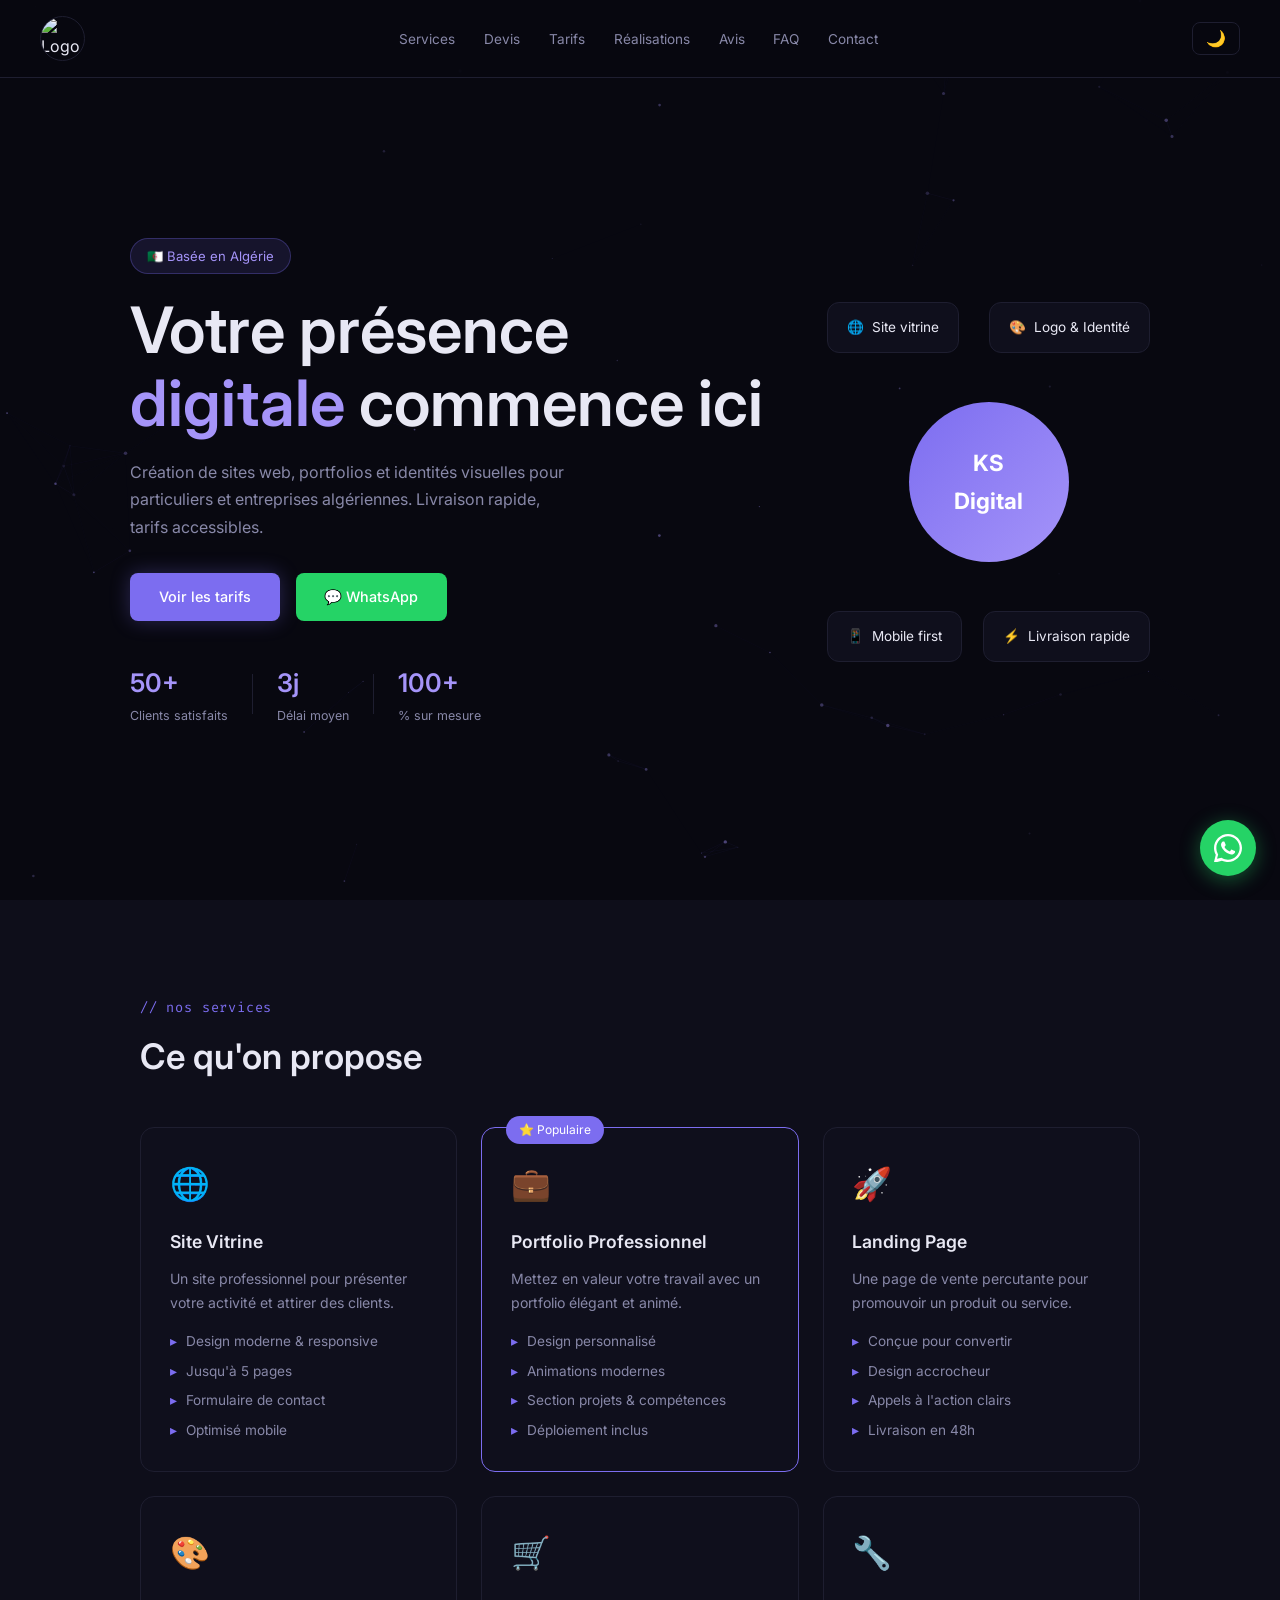
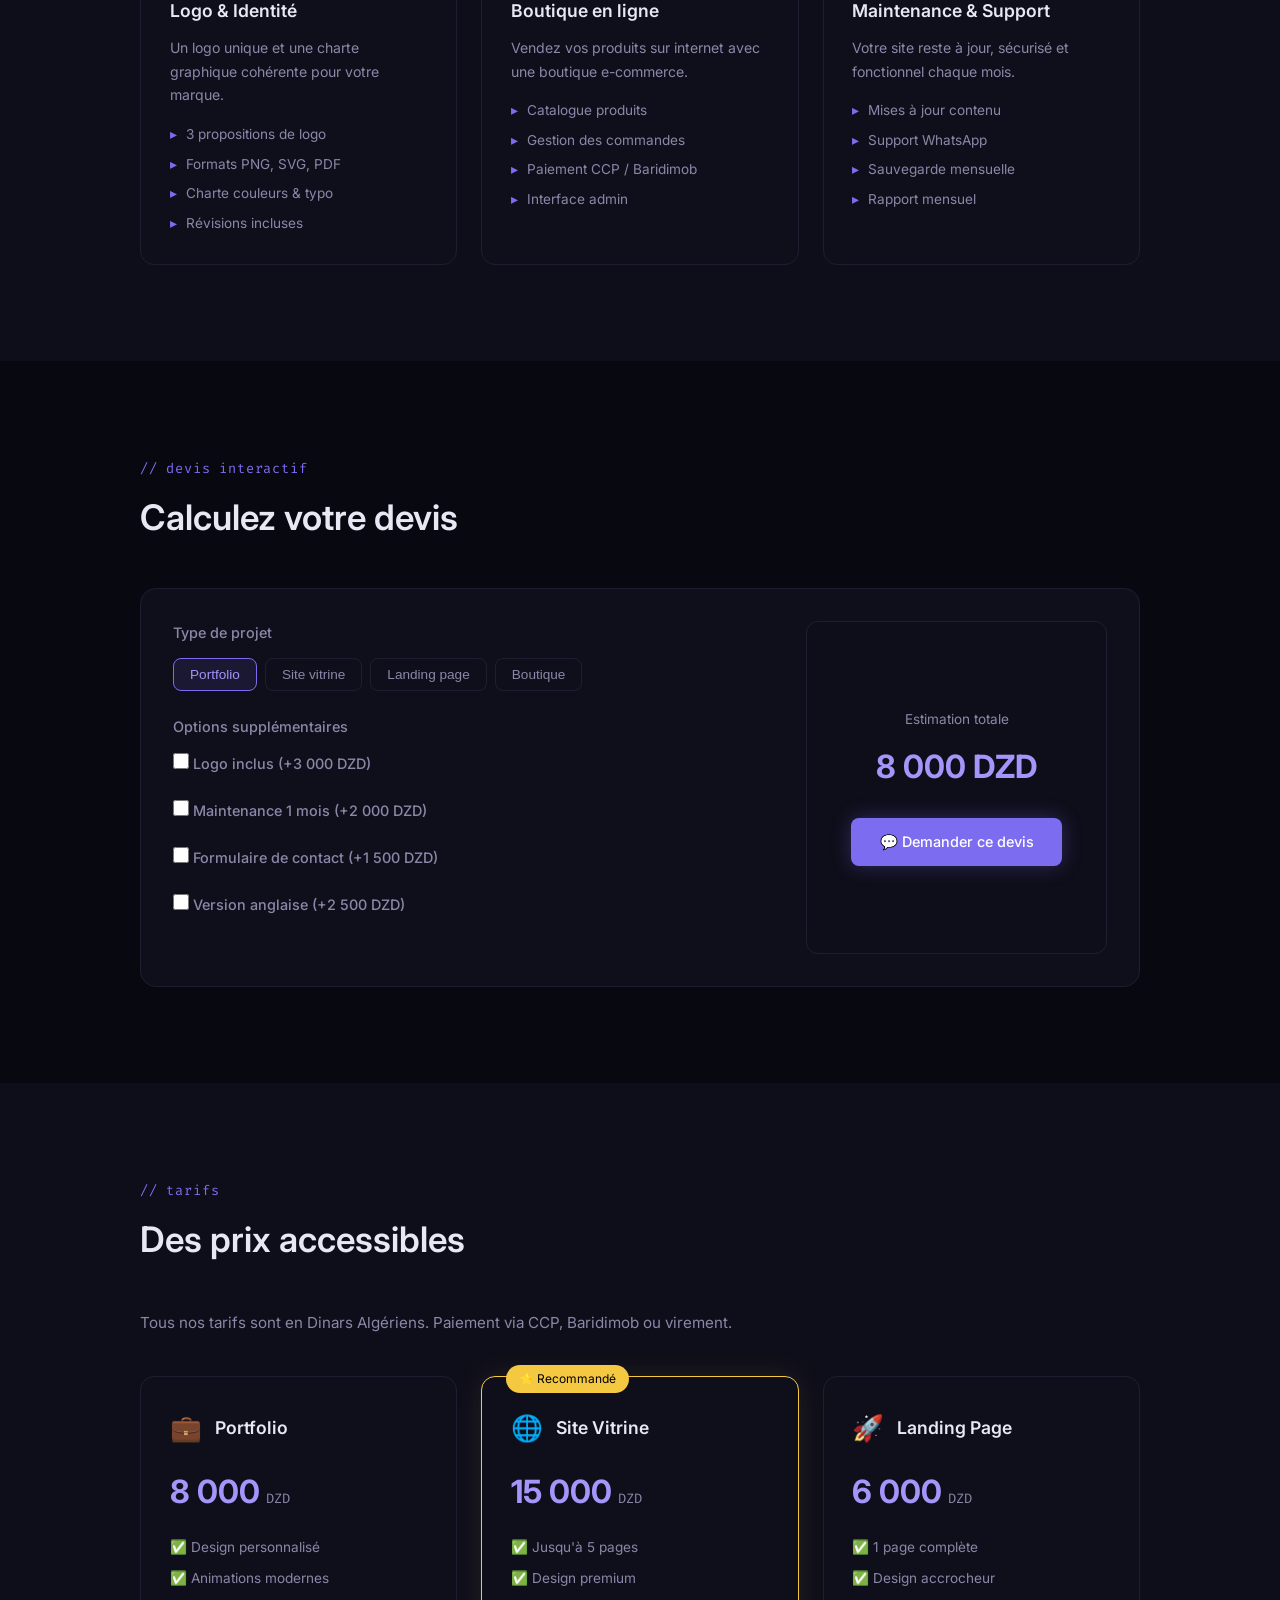
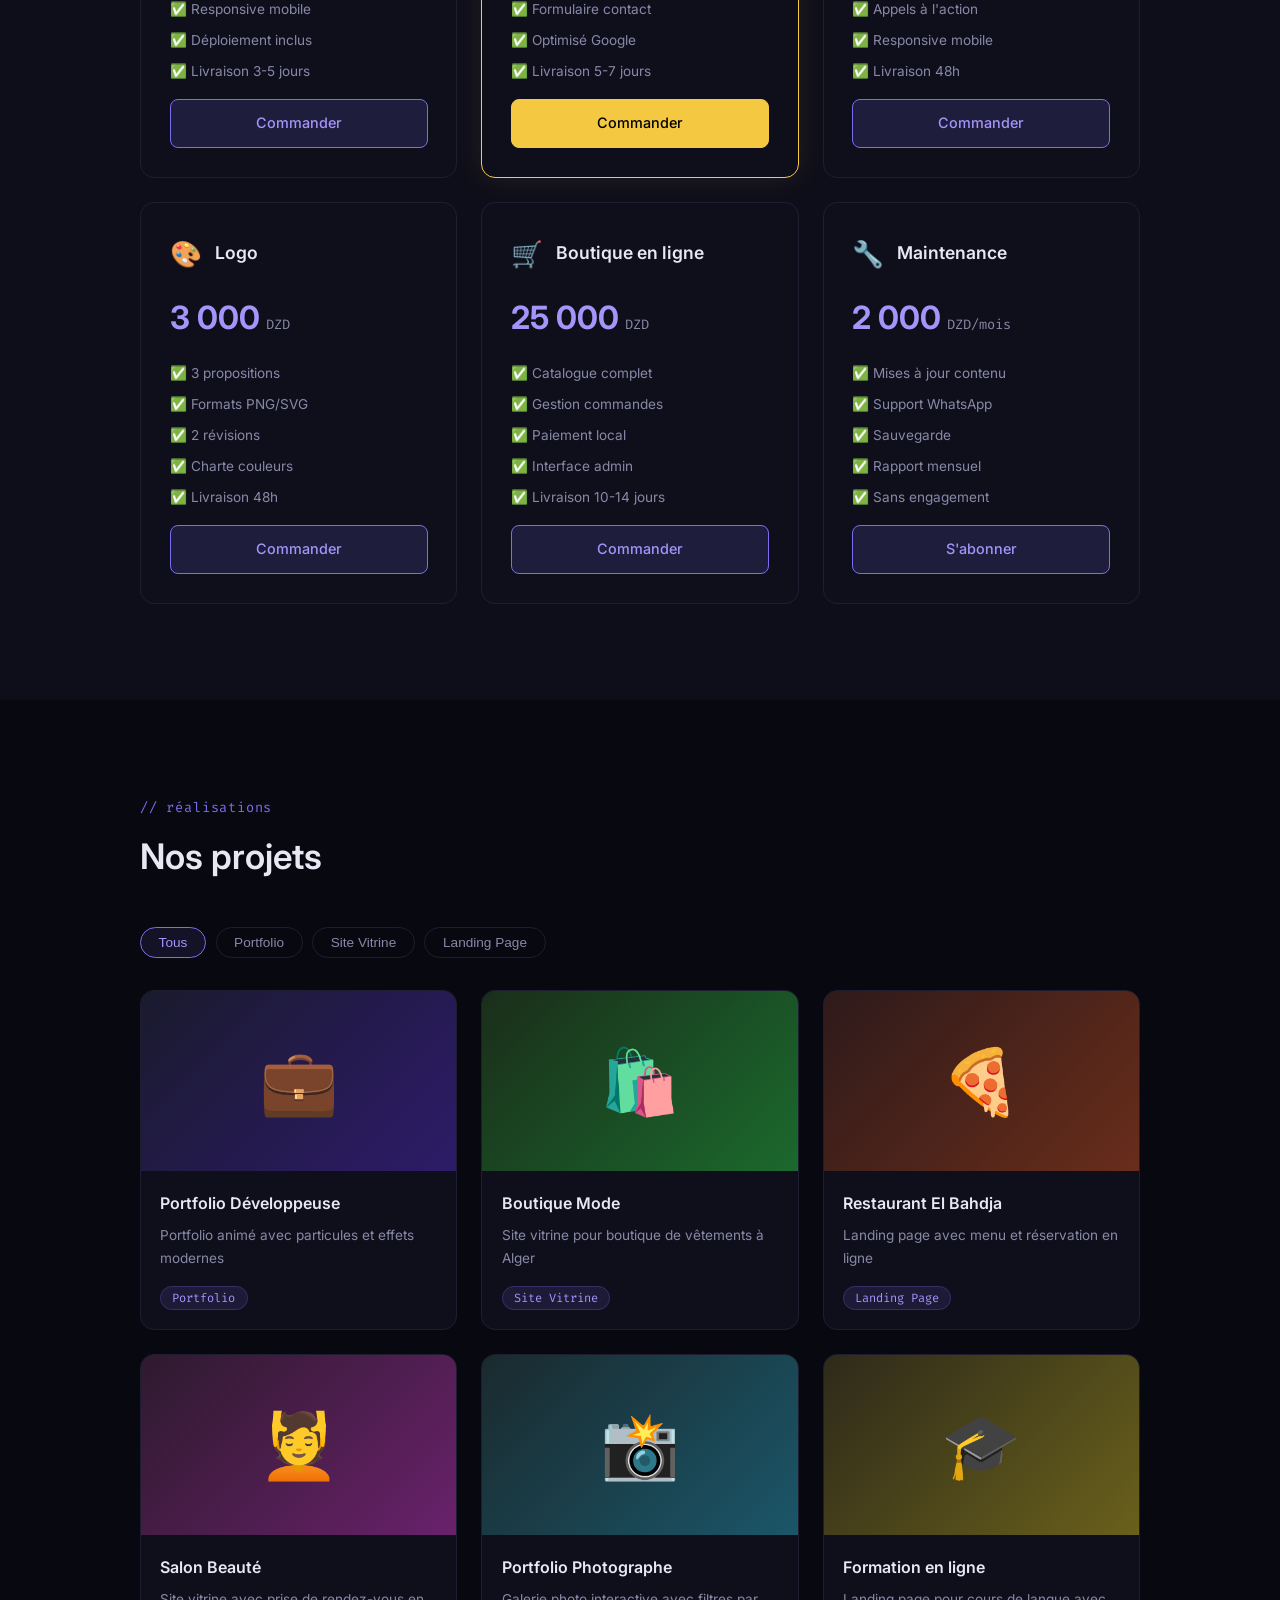
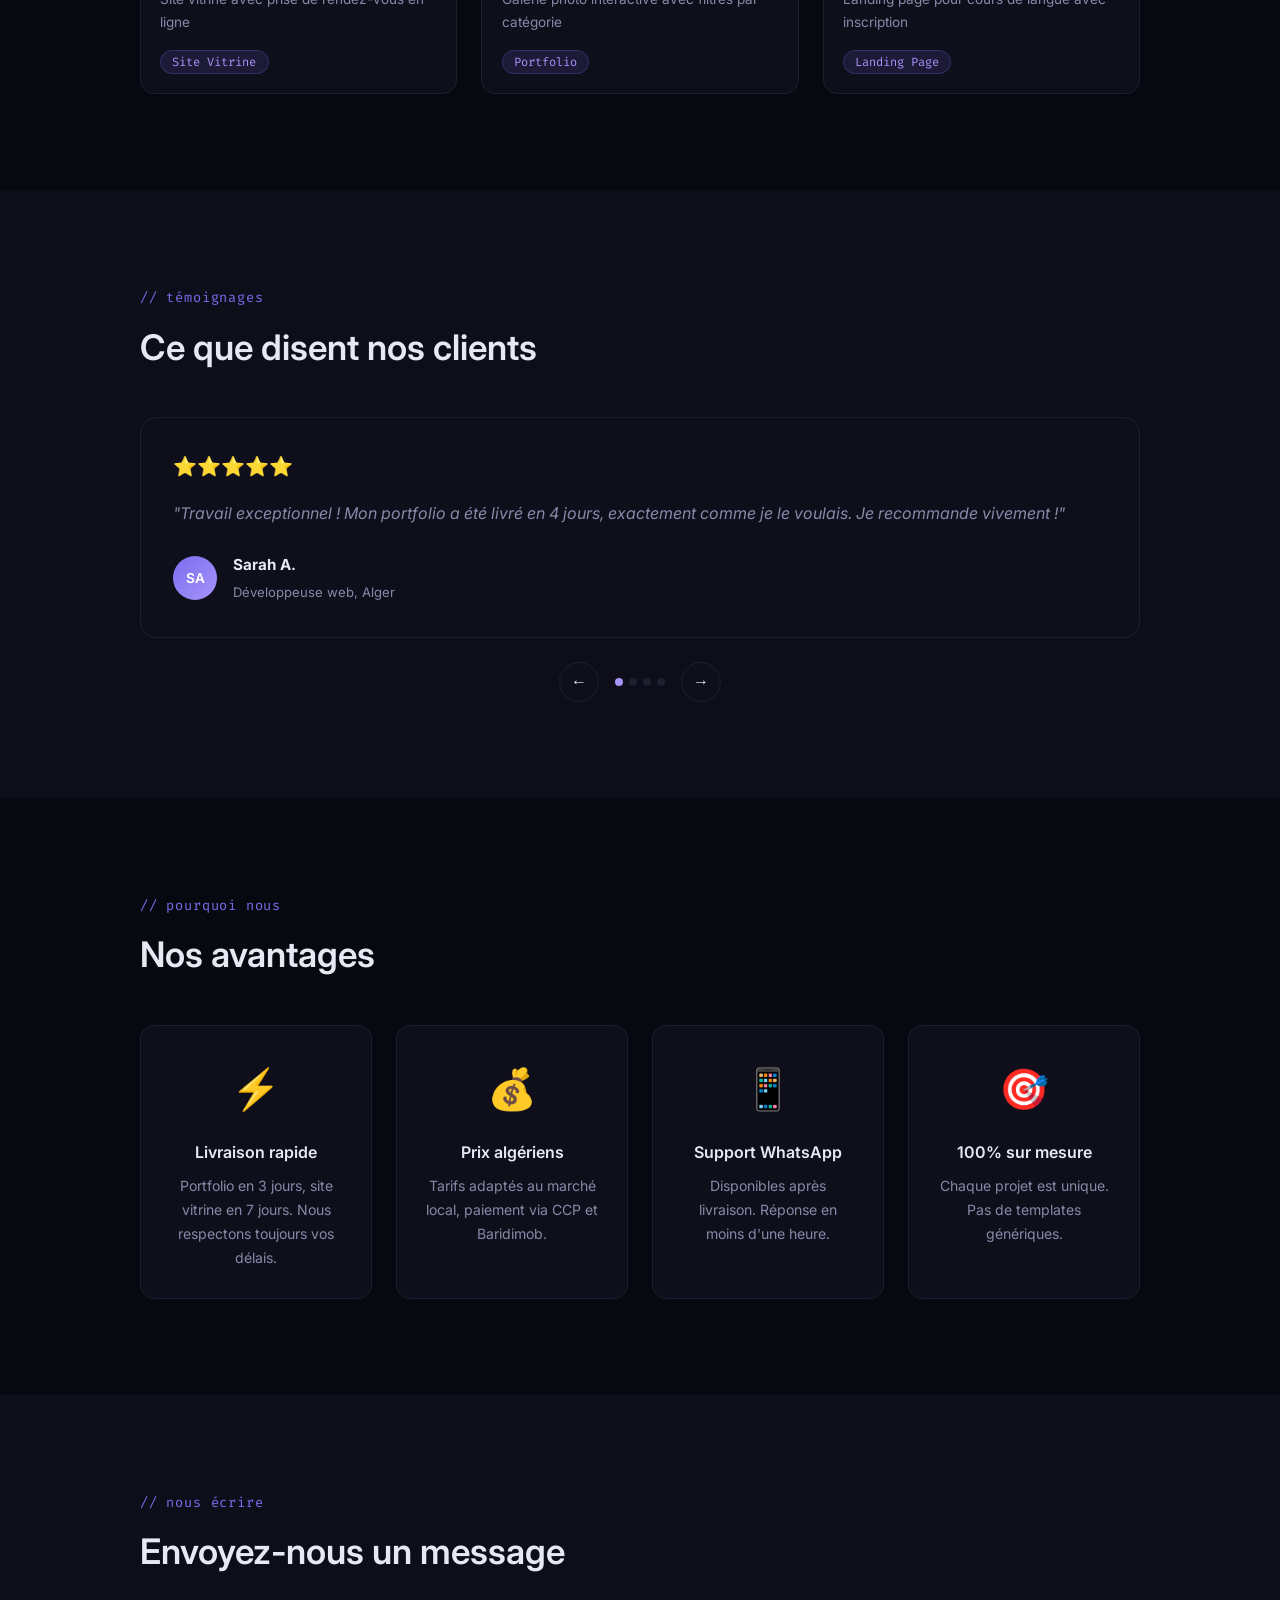
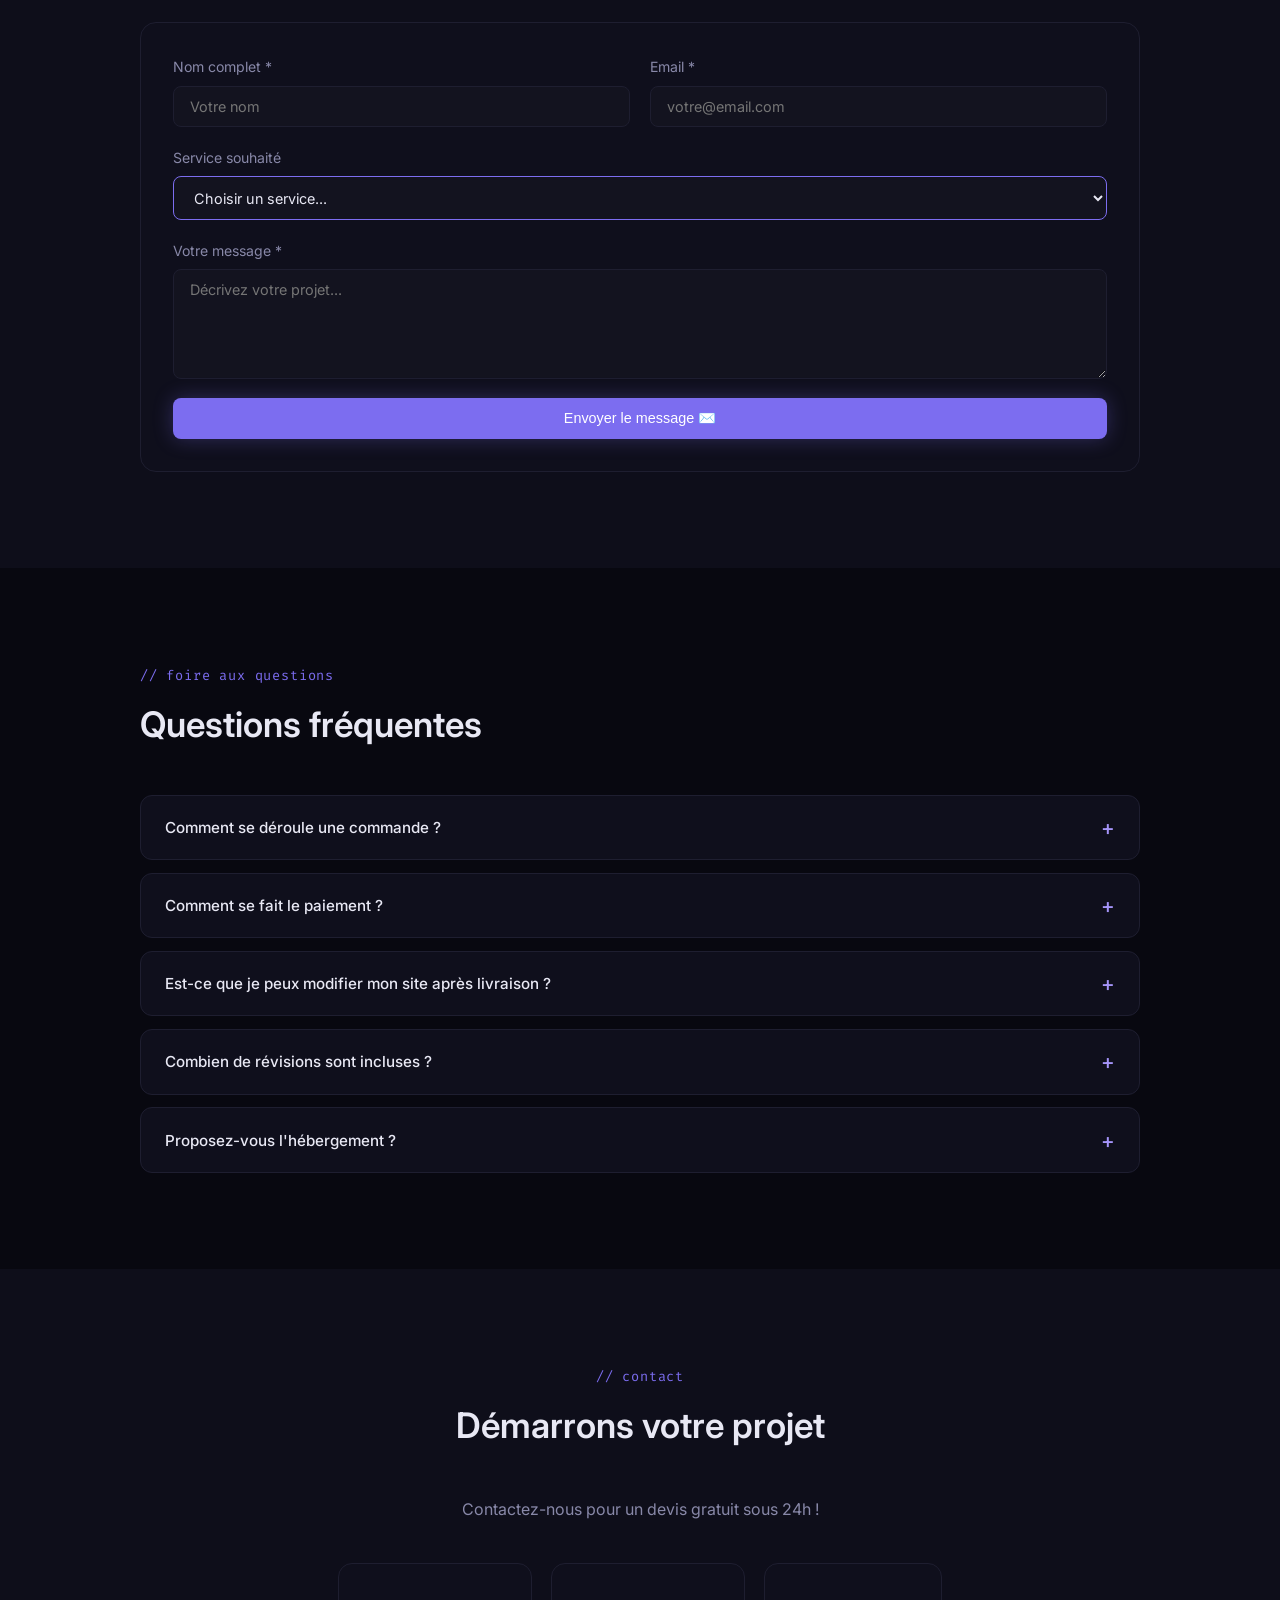
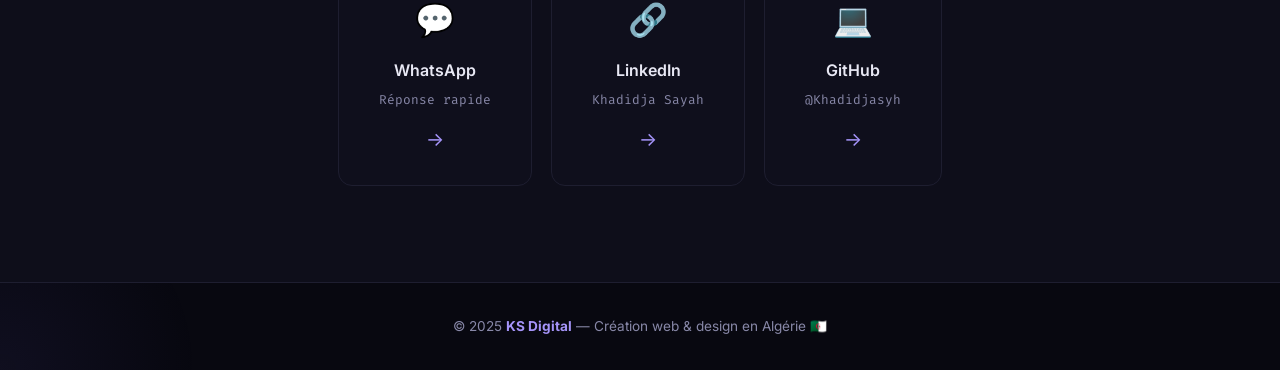
==== index.html @ c71254e6 "renommage fichiers" ====
<!DOCTYPE html>
<html lang="fr">
<head>
  <meta charset="UTF-8" />
  <meta name="viewport" content="width=device-width, initial-scale=1.0" />
  <title>KS Digital — Création Web & Design Algérie</title>
  <link rel="icon" href="assets/typographie-romantique-police-lettre-k-floral_53876-116758.avif" type="image/avif" />
  <link href="https://fonts.googleapis.com/css2?family=Inter:wght@300;400;500;600&family=Fira+Code:wght@400;500&display=swap" rel="stylesheet" />
  <link rel="stylesheet" href="style.css" />
</head>
<body>

<!-- Barre de progression scroll -->
<div id="scroll-progress"></div>

<!-- Bouton back to top -->
<button id="back-top" aria-label="Retour en haut">↑</button>

<!-- Bouton WhatsApp flottant -->
<a href="https://wa.me/213553490066" target="_blank" id="whatsapp-float" aria-label="WhatsApp">
  <svg viewBox="0 0 24 24" fill="currentColor" width="28" height="28"><path d="M17.472 14.382c-.297-.149-1.758-.867-2.03-.967-.273-.099-.471-.148-.67.15-.197.297-.767.966-.94 1.164-.173.199-.347.223-.644.075-.297-.15-1.255-.463-2.39-1.475-.883-.788-1.48-1.761-1.653-2.059-.173-.297-.018-.458.13-.606.134-.133.298-.347.446-.52.149-.174.198-.298.298-.497.099-.198.05-.371-.025-.52-.075-.149-.669-1.612-.916-2.207-.242-.579-.487-.5-.669-.51-.173-.008-.371-.01-.57-.01-.198 0-.52.074-.792.372-.272.297-1.04 1.016-1.04 2.479 0 1.462 1.065 2.875 1.213 3.074.149.198 2.096 3.2 5.077 4.487.709.306 1.262.489 1.694.625.712.227 1.36.195 1.871.118.571-.085 1.758-.719 2.006-1.413.248-.694.248-1.289.173-1.413-.074-.124-.272-.198-.57-.347z"/><path d="M12 0C5.373 0 0 5.373 0 12c0 2.122.554 4.118 1.523 5.855L.057 23.885a.5.5 0 0 0 .609.61l6.101-1.474A11.946 11.946 0 0 0 12 24c6.627 0 12-5.373 12-12S18.627 0 12 0zm0 22c-1.891 0-3.667-.523-5.18-1.433l-.371-.22-3.853.931.972-3.762-.242-.389A9.959 9.959 0 0 1 2 12C2 6.477 6.477 2 12 2s10 4.477 10 10-4.477 10-10 10z"/></svg>
</a>

<!-- Popup devis -->
<div id="popup-overlay">
  <div id="popup">
    <button id="popup-close">✕</button>
    <div class="popup-icon">🎁</div>
    <h3>Devis gratuit en 24h !</h3>
    <p>Décrivez votre projet et recevez une offre personnalisée sans engagement.</p>
    <a href="https://wa.me/213553490066" target="_blank" class="popup-btn">💬 Demander sur WhatsApp</a>
  </div>
</div>

<canvas id="particles"></canvas>

<nav>
  <img src="assets/typographie-romantique-police-lettre-k-floral_53876-116758.avif" alt="Logo KS Digital" class="logo-img" />
  <ul>
    <li><a href="#services">Services</a></li>
    <li><a href="#calculateur">Devis</a></li>
    <li><a href="#prix">Tarifs</a></li>
    <li><a href="#portfolio">Réalisations</a></li>
    <li><a href="#avis">Avis</a></li>
    <li><a href="#faq">FAQ</a></li>
    <li><a href="#contact">Contact</a></li>
  </ul>
  <button id="theme-toggle" aria-label="Changer thème">🌙</button>
</nav>

<!-- HERO -->
<section class="hero">
  <div class="hero-content">
    <div class="hero-badge">🇩🇿 Basée en Algérie</div>
    <h1>Votre présence<br/><span class="accent">digitale</span> commence ici</h1>
    <p class="hero-desc">Création de sites web, portfolios et identités visuelles pour particuliers et entreprises algériennes. Livraison rapide, tarifs accessibles.</p>
    <div class="hero-btns">
      <a href="#prix" class="btn btn-primary">Voir les tarifs</a>
      <a href="https://wa.me/213553490066" target="_blank" class="btn btn-whatsapp">💬 WhatsApp</a>
    </div>
    <div class="hero-stats">
      <div class="hstat"><span class="hstat-num counter" data-target="50">0</span><span class="hstat-label">Clients satisfaits</span></div>
      <div class="hstat-divider"></div>
      <div class="hstat"><span class="hstat-num">3j</span><span class="hstat-label">Délai moyen</span></div>
      <div class="hstat-divider"></div>
      <div class="hstat"><span class="hstat-num counter" data-target="100">0</span><span class="hstat-label">% sur mesure</span></div>
    </div>
  </div>
  <div class="hero-visual reveal">
    <div class="floating-card card1"><span>🌐</span><span>Site vitrine</span></div>
    <div class="floating-card card2"><span>🎨</span><span>Logo & Identité</span></div>
    <div class="floating-card card3"><span>📱</span><span>Mobile first</span></div>
    <div class="floating-card card4"><span>⚡</span><span>Livraison rapide</span></div>
    <div class="hero-circle"><span>KS</span><span>Digital</span></div>
  </div>
</section>

<!-- SERVICES -->
<section id="services">
  <div class="container">
    <p class="section-label reveal">// nos services</p>
    <h3 class="section-title reveal">Ce qu'on propose</h3>
    <div class="services-grid">
      <div class="service-card reveal">
        <div class="service-icon">🌐</div>
        <h4>Site Vitrine</h4>
        <p>Un site professionnel pour présenter votre activité et attirer des clients.</p>
        <ul class="service-list">
          <li>Design moderne & responsive</li>
          <li>Jusqu'à 5 pages</li>
          <li>Formulaire de contact</li>
          <li>Optimisé mobile</li>
        </ul>
      </div>
      <div class="service-card reveal featured">
        <div class="featured-badge">⭐ Populaire</div>
        <div class="service-icon">💼</div>
        <h4>Portfolio Professionnel</h4>
        <p>Mettez en valeur votre travail avec un portfolio élégant et animé.</p>
        <ul class="service-list">
          <li>Design personnalisé</li>
          <li>Animations modernes</li>
          <li>Section projets & compétences</li>
          <li>Déploiement inclus</li>
        </ul>
      </div>
      <div class="service-card reveal">
        <div class="service-icon">🚀</div>
        <h4>Landing Page</h4>
        <p>Une page de vente percutante pour promouvoir un produit ou service.</p>
        <ul class="service-list">
          <li>Conçue pour convertir</li>
          <li>Design accrocheur</li>
          <li>Appels à l'action clairs</li>
          <li>Livraison en 48h</li>
        </ul>
      </div>
      <div class="service-card reveal">
        <div class="service-icon">🎨</div>
        <h4>Logo & Identité</h4>
        <p>Un logo unique et une charte graphique cohérente pour votre marque.</p>
        <ul class="service-list">
          <li>3 propositions de logo</li>
          <li>Formats PNG, SVG, PDF</li>
          <li>Charte couleurs & typo</li>
          <li>Révisions incluses</li>
        </ul>
      </div>
      <div class="service-card reveal">
        <div class="service-icon">🛒</div>
        <h4>Boutique en ligne</h4>
        <p>Vendez vos produits sur internet avec une boutique e-commerce.</p>
        <ul class="service-list">
          <li>Catalogue produits</li>
          <li>Gestion des commandes</li>
          <li>Paiement CCP / Baridimob</li>
          <li>Interface admin</li>
        </ul>
      </div>
      <div class="service-card reveal">
        <div class="service-icon">🔧</div>
        <h4>Maintenance & Support</h4>
        <p>Votre site reste à jour, sécurisé et fonctionnel chaque mois.</p>
        <ul class="service-list">
          <li>Mises à jour contenu</li>
          <li>Support WhatsApp</li>
          <li>Sauvegarde mensuelle</li>
          <li>Rapport mensuel</li>
        </ul>
      </div>
    </div>
  </div>
</section>

<!-- CALCULATEUR DE PRIX -->
<section id="calculateur">
  <div class="container">
    <p class="section-label reveal">// devis interactif</p>
    <h3 class="section-title reveal">Calculez votre devis</h3>
    <div class="calc-box reveal">
      <div class="calc-options">
        <div class="calc-group">
          <label>Type de projet</label>
          <div class="calc-btns" id="type-btns">
            <button class="calc-btn active" data-price="8000">Portfolio</button>
            <button class="calc-btn" data-price="15000">Site vitrine</button>
            <button class="calc-btn" data-price="6000">Landing page</button>
            <button class="calc-btn" data-price="25000">Boutique</button>
          </div>
        </div>
        <div class="calc-group">
          <label>Options supplémentaires</label>
          <div class="calc-checks">
            <label class="calc-check"><input type="checkbox" data-price="3000" /> Logo inclus (+3 000 DZD)</label>
            <label class="calc-check"><input type="checkbox" data-price="2000" /> Maintenance 1 mois (+2 000 DZD)</label>
            <label class="calc-check"><input type="checkbox" data-price="1500" /> Formulaire de contact (+1 500 DZD)</label>
            <label class="calc-check"><input type="checkbox" data-price="2500" /> Version anglaise (+2 500 DZD)</label>
          </div>
        </div>
      </div>
      <div class="calc-result">
        <span class="calc-label">Estimation totale</span>
        <span class="calc-price" id="calc-total">8 000 DZD</span>
        <a href="https://wa.me/213553490066" target="_blank" class="btn btn-primary" style="margin-top:1rem;display:block;text-align:center;">💬 Demander ce devis</a>
      </div>
    </div>
  </div>
</section>

<!-- PRIX -->
<section id="prix">
  <div class="container">
    <p class="section-label reveal">// tarifs</p>
    <h3 class="section-title reveal">Des prix accessibles</h3>
    <p class="prix-desc reveal">Tous nos tarifs sont en Dinars Algériens. Paiement via CCP, Baridimob ou virement.</p>
    <div class="prix-grid">
      <div class="prix-card reveal">
        <div class="prix-header"><span class="prix-icon">💼</span><h4>Portfolio</h4></div>
        <div class="prix-amount"><span class="prix-num">8 000</span><span class="prix-currency">DZD</span></div>
        <ul class="prix-list">
          <li>✅ Design personnalisé</li>
          <li>✅ Animations modernes</li>
          <li>✅ Responsive mobile</li>
          <li>✅ Déploiement inclus</li>
          <li>✅ Livraison 3-5 jours</li>
        </ul>
        <a href="https://wa.me/213XXXXXXXXX" class="btn-prix">Commander</a>
      </div>
      <div class="prix-card reveal featured-prix">
        <div class="featured-badge">⭐ Recommandé</div>
        <div class="prix-header"><span class="prix-icon">🌐</span><h4>Site Vitrine</h4></div>
        <div class="prix-amount"><span class="prix-num">15 000</span><span class="prix-currency">DZD</span></div>
        <ul class="prix-list">
          <li>✅ Jusqu'à 5 pages</li>
          <li>✅ Design premium</li>
          <li>✅ Formulaire contact</li>
          <li>✅ Optimisé Google</li>
          <li>✅ Livraison 5-7 jours</li>
        </ul>
        <a href="https://wa.me/213XXXXXXXXX" class="btn-prix featured-btn">Commander</a>
      </div>
      <div class="prix-card reveal">
        <div class="prix-header"><span class="prix-icon">🚀</span><h4>Landing Page</h4></div>
        <div class="prix-amount"><span class="prix-num">6 000</span><span class="prix-currency">DZD</span></div>
        <ul class="prix-list">
          <li>✅ 1 page complète</li>
          <li>✅ Design accrocheur</li>
          <li>✅ Appels à l'action</li>
          <li>✅ Responsive mobile</li>
          <li>✅ Livraison 48h</li>
        </ul>
        <a href="https://wa.me/213XXXXXXXXX" class="btn-prix">Commander</a>
      </div>
      <div class="prix-card reveal">
        <div class="prix-header"><span class="prix-icon">🎨</span><h4>Logo</h4></div>
        <div class="prix-amount"><span class="prix-num">3 000</span><span class="prix-currency">DZD</span></div>
        <ul class="prix-list">
          <li>✅ 3 propositions</li>
          <li>✅ Formats PNG/SVG</li>
          <li>✅ 2 révisions</li>
          <li>✅ Charte couleurs</li>
          <li>✅ Livraison 48h</li>
        </ul>
        <a href="https://wa.me/213XXXXXXXXX" class="btn-prix">Commander</a>
      </div>
      <div class="prix-card reveal">
        <div class="prix-header"><span class="prix-icon">🛒</span><h4>Boutique en ligne</h4></div>
        <div class="prix-amount"><span class="prix-num">25 000</span><span class="prix-currency">DZD</span></div>
        <ul class="prix-list">
          <li>✅ Catalogue complet</li>
          <li>✅ Gestion commandes</li>
          <li>✅ Paiement local</li>
          <li>✅ Interface admin</li>
          <li>✅ Livraison 10-14 jours</li>
        </ul>
        <a href="https://wa.me/213XXXXXXXXX" class="btn-prix">Commander</a>
      </div>
      <div class="prix-card reveal">
        <div class="prix-header"><span class="prix-icon">🔧</span><h4>Maintenance</h4></div>
        <div class="prix-amount"><span class="prix-num">2 000</span><span class="prix-currency">DZD/mois</span></div>
        <ul class="prix-list">
          <li>✅ Mises à jour contenu</li>
          <li>✅ Support WhatsApp</li>
          <li>✅ Sauvegarde</li>
          <li>✅ Rapport mensuel</li>
          <li>✅ Sans engagement</li>
        </ul>
        <a href="https://wa.me/213XXXXXXXXX" class="btn-prix">S'abonner</a>
      </div>
    </div>
  </div>
</section>

<!-- PORTFOLIO -->
<section id="portfolio">
  <div class="container">
    <p class="section-label reveal">// réalisations</p>
    <h3 class="section-title reveal">Nos projets</h3>
    <div class="filter-btns reveal">
      <button class="filter-btn active" data-filter="all">Tous</button>
      <button class="filter-btn" data-filter="portfolio">Portfolio</button>
      <button class="filter-btn" data-filter="vitrine">Site Vitrine</button>
      <button class="filter-btn" data-filter="landing">Landing Page</button>
    </div>
    <div class="portfolio-grid">
      <div class="portfolio-card reveal" data-cat="portfolio">
        <div class="portfolio-preview p1"><span>💼</span></div>
        <div class="portfolio-info">
          <h4>Portfolio Développeuse</h4>
          <p>Portfolio animé avec particules et effets modernes</p>
          <span class="portfolio-tag">Portfolio</span>
        </div>
      </div>
      <div class="portfolio-card reveal" data-cat="vitrine">
        <div class="portfolio-preview p2"><span>🛍️</span></div>
        <div class="portfolio-info">
          <h4>Boutique Mode</h4>
          <p>Site vitrine pour boutique de vêtements à Alger</p>
          <span class="portfolio-tag">Site Vitrine</span>
        </div>
      </div>
      <div class="portfolio-card reveal" data-cat="landing">
        <div class="portfolio-preview p3"><span>🍕</span></div>
        <div class="portfolio-info">
          <h4>Restaurant El Bahdja</h4>
          <p>Landing page avec menu et réservation en ligne</p>
          <span class="portfolio-tag">Landing Page</span>
        </div>
      </div>
      <div class="portfolio-card reveal" data-cat="vitrine">
        <div class="portfolio-preview p4"><span>💆</span></div>
        <div class="portfolio-info">
          <h4>Salon Beauté</h4>
          <p>Site vitrine avec prise de rendez-vous en ligne</p>
          <span class="portfolio-tag">Site Vitrine</span>
        </div>
      </div>
      <div class="portfolio-card reveal" data-cat="portfolio">
        <div class="portfolio-preview p5"><span>📸</span></div>
        <div class="portfolio-info">
          <h4>Portfolio Photographe</h4>
          <p>Galerie photo interactive avec filtres par catégorie</p>
          <span class="portfolio-tag">Portfolio</span>
        </div>
      </div>
      <div class="portfolio-card reveal" data-cat="landing">
        <div class="portfolio-preview p6"><span>🎓</span></div>
        <div class="portfolio-info">
          <h4>Formation en ligne</h4>
          <p>Landing page pour cours de langue avec inscription</p>
          <span class="portfolio-tag">Landing Page</span>
        </div>
      </div>
    </div>
  </div>
</section>

<!-- AVIS CLIENTS -->
<section id="avis">
  <div class="container">
    <p class="section-label reveal">// témoignages</p>
    <h3 class="section-title reveal">Ce que disent nos clients</h3>
    <div class="avis-carousel reveal">
      <div class="avis-track" id="avis-track">
        <div class="avis-card">
          <div class="avis-stars">⭐⭐⭐⭐⭐</div>
          <p>"Travail exceptionnel ! Mon portfolio a été livré en 4 jours, exactement comme je le voulais. Je recommande vivement !"</p>
          <div class="avis-author"><div class="avis-avatar">SA</div><div><strong>Sarah A.</strong><span>Développeuse web, Alger</span></div></div>
        </div>
        <div class="avis-card">
          <div class="avis-stars">⭐⭐⭐⭐⭐</div>
          <p>"Site vitrine pour ma boutique livré en 6 jours. Le design est magnifique et mes clients adorent. Prix très raisonnable !"</p>
          <div class="avis-author"><div class="avis-avatar">KM</div><div><strong>Karim M.</strong><span>Commerçant, Oran</span></div></div>
        </div>
        <div class="avis-card">
          <div class="avis-stars">⭐⭐⭐⭐⭐</div>
          <p>"Logo et charte graphique de très haute qualité. 3 propositions dès le lendemain. Professionnalisme au top !"</p>
          <div class="avis-author"><div class="avis-avatar">NB</div><div><strong>Nadia B.</strong><span>Architecte, Constantine</span></div></div>
        </div>
        <div class="avis-card">
          <div class="avis-stars">⭐⭐⭐⭐⭐</div>
          <p>"La landing page pour mon restaurant a boosté mes réservations de 40%. Investissement qui en vaut vraiment la peine !"</p>
          <div class="avis-author"><div class="avis-avatar">YT</div><div><strong>Youcef T.</strong><span>Restaurateur, Annaba</span></div></div>
        </div>
      </div>
      <div class="avis-controls">
        <button id="prev-avis">←</button>
        <div class="avis-dots" id="avis-dots"></div>
        <button id="next-avis">→</button>
      </div>
    </div>
  </div>
</section>

<!-- POURQUOI NOUS -->
<section id="why">
  <div class="container">
    <p class="section-label reveal">// pourquoi nous</p>
    <h3 class="section-title reveal">Nos avantages</h3>
    <div class="why-grid">
      <div class="why-card reveal"><span class="why-icon">⚡</span><h4>Livraison rapide</h4><p>Portfolio en 3 jours, site vitrine en 7 jours. Nous respectons toujours vos délais.</p></div>
      <div class="why-card reveal"><span class="why-icon">💰</span><h4>Prix algériens</h4><p>Tarifs adaptés au marché local, paiement via CCP et Baridimob.</p></div>
      <div class="why-card reveal"><span class="why-icon">📱</span><h4>Support WhatsApp</h4><p>Disponibles après livraison. Réponse en moins d'une heure.</p></div>
      <div class="why-card reveal"><span class="why-icon">🎯</span><h4>100% sur mesure</h4><p>Chaque projet est unique. Pas de templates génériques.</p></div>
    </div>
  </div>
</section>

<!-- FORMULAIRE CONTACT -->
<section id="form-contact">
  <div class="container">
    <p class="section-label reveal">// nous écrire</p>
    <h3 class="section-title reveal">Envoyez-nous un message</h3>
    <form class="contact-form reveal" id="contact-form">
      <div class="form-row">
        <div class="form-group">
          <label for="nom">Nom complet *</label>
          <input type="text" id="nom" placeholder="Votre nom" required />
        </div>
        <div class="form-group">
          <label for="email">Email *</label>
          <input type="email" id="email" placeholder="votre@email.com" required />
        </div>
      </div>
      <div class="form-group">
        <label for="service">Service souhaité</label>
        <select id="service">
          <option value="">Choisir un service...</option>
          <option>Portfolio professionnel</option>
          <option>Site vitrine</option>
          <option>Landing page</option>
          <option>Logo & Identité</option>
          <option>Boutique en ligne</option>
          <option>Maintenance</option>
        </select>
      </div>
      <div class="form-group">
        <label for="message">Votre message *</label>
        <textarea id="message" rows="5" placeholder="Décrivez votre projet..." required></textarea>
      </div>
      <button type="submit" class="btn btn-primary" style="width:100%">Envoyer le message ✉️</button>
      <div id="form-success" class="form-success">✅ Message envoyé ! Nous vous répondrons dans les 24h.</div>
    </form>
  </div>
</section>

<!-- FAQ -->
<section id="faq">
  <div class="container">
    <p class="section-label reveal">// foire aux questions</p>
    <h3 class="section-title reveal">Questions fréquentes</h3>
    <div class="faq-list reveal">
      <div class="faq-item">
        <button class="faq-question">Comment se déroule une commande ? <span class="faq-icon">+</span></button>
        <div class="faq-answer"><p>Contactez-nous sur WhatsApp, décrivez votre projet. On vous envoie un devis en 24h. Après validation et paiement d'un acompte de 50%, on commence le travail. Livraison selon le délai convenu, puis solde à la réception.</p></div>
      </div>
      <div class="faq-item">
        <button class="faq-question">Comment se fait le paiement ? <span class="faq-icon">+</span></button>
        <div class="faq-answer"><p>Nous acceptons le virement CCP, Baridimob, et BaridiPay. Un acompte de 50% est demandé au démarrage, le reste à la livraison.</p></div>
      </div>
      <div class="faq-item">
        <button class="faq-question">Est-ce que je peux modifier mon site après livraison ? <span class="faq-icon">+</span></button>
        <div class="faq-answer"><p>Oui ! Vous recevez tous les fichiers de votre site. Vous pouvez aussi souscrire à notre service de maintenance mensuel pour que nous gérions les modifications à votre place.</p></div>
      </div>
      <div class="faq-item">
        <button class="faq-question">Combien de révisions sont incluses ? <span class="faq-icon">+</span></button>
        <div class="faq-answer"><p>2 révisions sont incluses dans tous nos forfaits. Des révisions supplémentaires sont disponibles à 500 DZD chacune.</p></div>
      </div>
      <div class="faq-item">
        <button class="faq-question">Proposez-vous l'hébergement ? <span class="faq-icon">+</span></button>
        <div class="faq-answer"><p>Nous déployons gratuitement sur Vercel ou GitHub Pages. Pour un hébergement premium avec nom de domaine personnalisé (.com, .dz), nous pouvons vous accompagner moyennant les frais d'hébergement.</p></div>
      </div>
    </div>
  </div>
</section>

<!-- CONTACT -->
<section id="contact">
  <div class="container contact-container">
    <p class="section-label reveal">// contact</p>
    <h3 class="section-title reveal">Démarrons votre projet</h3>
    <p class="contact-desc reveal">Contactez-nous pour un devis gratuit sous 24h !</p>
    <div class="contact-links">
      <a href="https://wa.me/213553490066" target="_blank" class="contact-card reveal whatsapp-card">
        <span class="contact-icon">💬</span>
        <span class="contact-name">WhatsApp</span>
        <span class="contact-sub">Réponse rapide</span>
        <span class="contact-arrow">→</span>
      </a>
      <a href="https://www.linkedin.com/in/khadidja-sayah-80a985288/" target="_blank" class="contact-card reveal">
        <span class="contact-icon">🔗</span>
        <span class="contact-name">LinkedIn</span>
        <span class="contact-sub">Khadidja Sayah</span>
        <span class="contact-arrow">→</span>
      </a>
      <a href="https://github.com/Khadidjasyh" target="_blank" class="contact-card reveal">
        <span class="contact-icon">💻</span>
        <span class="contact-name">GitHub</span>
        <span class="contact-sub">@Khadidjasyh</span>
        <span class="contact-arrow">→</span>
      </a>
    </div>
  </div>
</section>

<footer>
  <p>© 2025 <strong>KS Digital</strong> — Création web & design en Algérie 🇩🇿</p>
</footer>

<script src="boutique.js"></script>
</body>
</html>
---- style.css ----
*,*::before,*::after{margin:0;padding:0;box-sizing:border-box}
:root{--bg:#080810;--bg2:#0e0e1a;--bg3:#13131f;--accent:#7c6df0;--accent2:#a594f9;--gold:#f5c842;--green:#22c55e;--text:#e8e8f4;--text2:#8888a8;--border:#1e1e30;--card:#0f0f1c}
body.light{--bg:#f8f8ff;--bg2:#f0f0fa;--bg3:#e8e8f8;--text:#1a1a2e;--text2:#5555aa;--border:#d0d0e8;--card:#ffffff}
html{scroll-behavior:smooth}
body{background:var(--bg);color:var(--text);font-family:'Inter',sans-serif;line-height:1.7;overflow-x:hidden;transition:background 0.3s,color 0.3s}

/* SCROLL PROGRESS */
#scroll-progress{position:fixed;top:0;left:0;height:3px;background:linear-gradient(90deg,var(--accent),var(--accent2));width:0%;z-index:999;transition:width 0.1s}

/* BACK TO TOP */
#back-top{position:fixed;bottom:90px;right:24px;z-index:200;width:44px;height:44px;border-radius:50%;background:var(--accent);color:white;border:none;font-size:1.2rem;cursor:pointer;opacity:0;transform:translateY(20px);transition:all 0.3s;display:flex;align-items:center;justify-content:center}
#back-top.visible{opacity:1;transform:translateY(0)}
#back-top:hover{background:var(--accent2);transform:translateY(-3px)}

/* WHATSAPP FLOAT */
#whatsapp-float{position:fixed;bottom:24px;right:24px;z-index:200;width:56px;height:56px;border-radius:50%;background:#25d366;color:white;display:flex;align-items:center;justify-content:center;text-decoration:none;box-shadow:0 4px 20px rgba(37,211,102,0.4);transition:all 0.3s;animation:waPulse 2s ease-in-out infinite}
#whatsapp-float:hover{transform:scale(1.1);box-shadow:0 6px 28px rgba(37,211,102,0.6)}
@keyframes waPulse{0%,100%{box-shadow:0 4px 20px rgba(37,211,102,0.4)}50%{box-shadow:0 4px 35px rgba(37,211,102,0.7)}}

/* POPUP */
#popup-overlay{position:fixed;inset:0;background:rgba(0,0,0,0.7);z-index:500;display:flex;align-items:center;justify-content:center;opacity:0;pointer-events:none;transition:opacity 0.3s}
#popup-overlay.show{opacity:1;pointer-events:all}
#popup{background:var(--bg2);border:1px solid var(--border);border-radius:20px;padding:2.5rem;max-width:400px;width:90%;text-align:center;position:relative;transform:scale(0.9);transition:transform 0.3s}
#popup-overlay.show #popup{transform:scale(1)}
#popup-close{position:absolute;top:1rem;right:1rem;background:none;border:none;color:var(--text2);font-size:1.2rem;cursor:pointer}
.popup-icon{font-size:3rem;margin-bottom:1rem}
#popup h3{font-size:1.4rem;margin-bottom:0.8rem}
#popup p{color:var(--text2);margin-bottom:1.5rem}
.popup-btn{display:block;padding:0.8rem;background:#25d366;color:white;border-radius:10px;text-decoration:none;font-weight:500;transition:background 0.2s}
.popup-btn:hover{background:#20bd5a}

#cursor-glow{position:fixed;width:400px;height:400px;border-radius:50%;background:radial-gradient(circle,rgba(124,109,240,0.07) 0%,transparent 70%);pointer-events:none;transform:translate(-50%,-50%);z-index:0;transition:left 0.08s,top 0.08s}
#particles{position:fixed;inset:0;z-index:0;pointer-events:none}

/* NAV */
nav{position:fixed;top:0;left:0;right:0;z-index:100;display:flex;align-items:center;justify-content:space-between;padding:1rem 2.5rem;background:rgba(8,8,16,0.85);backdrop-filter:blur(16px);border-bottom:1px solid var(--border)}
body.light nav{background:rgba(248,248,255,0.85)}
.logo-img{height:45px;width:45px;border-radius:50%;object-fit:cover;border:1px solid var(--border);transition:transform 0.3s}
.logo-img:hover{transform:rotate(10deg) scale(1.1)}
nav ul{list-style:none;display:flex;gap:1.8rem}
nav ul a{color:var(--text2);text-decoration:none;font-size:0.85rem;transition:color 0.2s;position:relative}
nav ul a::after{content:'';position:absolute;bottom:-4px;left:0;width:0;height:1.5px;background:var(--accent2);transition:width 0.3s}
nav ul a:hover{color:var(--accent2)}
nav ul a:hover::after,nav ul a.active::after{width:100%}
#theme-toggle{background:none;border:1px solid var(--border);color:var(--text);border-radius:8px;padding:0.4rem 0.8rem;cursor:pointer;font-size:1rem;transition:all 0.2s}
#theme-toggle:hover{border-color:var(--accent);color:var(--accent2)}

/* HERO */
.hero{min-height:100vh;display:flex;align-items:center;justify-content:space-between;gap:4rem;padding:7rem 2.5rem 3rem;max-width:1100px;margin:0 auto;position:relative;z-index:1}
.hero-badge{display:inline-block;padding:0.35rem 1rem;background:rgba(124,109,240,0.12);border:1px solid rgba(124,109,240,0.3);border-radius:99px;font-size:0.82rem;color:var(--accent2);margin-bottom:1.2rem;animation:fadeUp 0.5s ease both}
.hero-content h1{font-size:clamp(2.5rem,5.5vw,4rem);font-weight:600;line-height:1.15;margin-bottom:1.2rem;animation:fadeUp 0.5s 0.1s ease both}
.accent{color:var(--accent2)}
.hero-desc{color:var(--text2);max-width:440px;margin-bottom:2rem;font-size:1rem;animation:fadeUp 0.5s 0.2s ease both}
.hero-btns{display:flex;gap:1rem;flex-wrap:wrap;margin-bottom:2.5rem;animation:fadeUp 0.5s 0.3s ease both}
.btn{padding:0.75rem 1.8rem;border-radius:8px;text-decoration:none;font-size:0.9rem;font-weight:500;transition:all 0.25s;cursor:pointer;border:none}
.btn-primary{background:var(--accent);color:white;box-shadow:0 0 20px rgba(124,109,240,0.3)}
.btn-primary:hover{background:var(--accent2);transform:translateY(-2px)}
.btn-whatsapp{background:#25d366;color:white}
.btn-whatsapp:hover{background:#20bd5a;transform:translateY(-2px)}
.hero-stats{display:flex;align-items:center;gap:1.5rem;animation:fadeUp 0.5s 0.4s ease both}
.hstat{display:flex;flex-direction:column}
.hstat-num{font-size:1.6rem;font-weight:600;color:var(--accent2)}
.hstat-label{font-size:0.78rem;color:var(--text2)}
.hstat-divider{width:1px;height:40px;background:var(--border)}

.hero-visual{flex:1;max-width:420px;position:relative;height:380px}
.hero-circle{position:absolute;top:50%;left:50%;transform:translate(-50%,-50%);width:160px;height:160px;border-radius:50%;background:linear-gradient(135deg,var(--accent),var(--accent2));display:flex;flex-direction:column;align-items:center;justify-content:center;font-weight:700;font-size:1.4rem;color:white;animation:pulse 3s ease-in-out infinite}
@keyframes pulse{0%,100%{box-shadow:0 0 60px rgba(124,109,240,0.4)}50%{box-shadow:0 0 90px rgba(124,109,240,0.6)}}
.floating-card{position:absolute;background:var(--card);border:1px solid var(--border);border-radius:12px;padding:0.8rem 1.2rem;display:flex;align-items:center;gap:8px;font-size:0.85rem;white-space:nowrap}
.card1{top:10px;left:0;animation:float1 4s ease-in-out infinite}
.card2{top:10px;right:0;animation:float2 4s ease-in-out infinite 0.5s}
.card3{bottom:10px;left:0;animation:float1 4s ease-in-out infinite 1s}
.card4{bottom:10px;right:0;animation:float2 4s ease-in-out infinite 1.5s}
@keyframes float1{0%,100%{transform:translateY(0)}50%{transform:translateY(-10px)}}
@keyframes float2{0%,100%{transform:translateY(0)}50%{transform:translateY(10px)}}
@keyframes fadeUp{from{opacity:0;transform:translateY(24px)}to{opacity:1;transform:translateY(0)}}

.reveal{opacity:0;transform:translateY(28px);transition:opacity 0.6s ease,transform 0.6s ease}
.reveal.visible{opacity:1;transform:translateY(0)}

section{padding:6rem 2.5rem;position:relative;z-index:1}
.container{max-width:1000px;margin:0 auto}
.section-label{font-family:'Fira Code',monospace;font-size:0.85rem;color:var(--accent);margin-bottom:0.5rem;letter-spacing:0.06em}
.section-title{font-size:clamp(1.6rem,3vw,2.2rem);font-weight:600;margin-bottom:2.5rem}

/* SERVICES */
#services{background:var(--bg2)}
.services-grid{display:grid;grid-template-columns:repeat(auto-fit,minmax(280px,1fr));gap:1.5rem}
.service-card{background:var(--card);border:1px solid var(--border);border-radius:14px;padding:1.8rem;transition:all 0.25s;position:relative}
.service-card:hover{border-color:var(--accent);transform:translateY(-4px)}
.service-card.featured{border-color:var(--accent)}
.featured-badge{position:absolute;top:-12px;left:1.5rem;background:var(--accent);color:white;font-size:0.75rem;padding:0.25rem 0.8rem;border-radius:99px}
.service-icon{font-size:2rem;margin-bottom:1rem;display:block}
.service-card h4{font-size:1.1rem;font-weight:600;margin-bottom:0.6rem}
.service-card p{font-size:0.88rem;color:var(--text2);margin-bottom:1rem}
.service-list{list-style:none;display:flex;flex-direction:column;gap:0.4rem}
.service-list li{font-size:0.85rem;color:var(--text2);padding-left:1rem;position:relative}
.service-list li::before{content:'▸';position:absolute;left:0;color:var(--accent)}

/* CALCULATEUR */
#calculateur{background:var(--bg)}
.calc-box{display:grid;grid-template-columns:2fr 1fr;gap:2rem;background:var(--card);border:1px solid var(--border);border-radius:16px;padding:2rem}
.calc-group{margin-bottom:1.5rem}
.calc-group label{display:block;font-size:0.9rem;color:var(--text2);margin-bottom:0.8rem;font-weight:500}
.calc-btns{display:flex;flex-wrap:wrap;gap:0.5rem}
.calc-btn{padding:0.5rem 1rem;border:1px solid var(--border);background:none;color:var(--text2);border-radius:8px;cursor:pointer;font-size:0.85rem;transition:all 0.2s}
.calc-btn.active{border-color:var(--accent);color:var(--accent2);background:rgba(124,109,240,0.1)}
.calc-checks{display:flex;flex-direction:column;gap:0.6rem}
.calc-check{display:flex;align-items:center;gap:0.6rem;font-size:0.88rem;color:var(--text2);cursor:pointer}
.calc-check input{accent-color:var(--accent);width:16px;height:16px}
.calc-result{background:var(--bg2);border:1px solid var(--border);border-radius:12px;padding:1.5rem;text-align:center;display:flex;flex-direction:column;align-items:center;justify-content:center;gap:0.5rem}
.calc-label{font-size:0.85rem;color:var(--text2)}
.calc-price{font-size:2rem;font-weight:700;color:var(--accent2)}

/* PRIX */
#prix{background:var(--bg2)}
.prix-desc{color:var(--text2);margin-bottom:2.5rem;font-size:0.95rem}
.prix-grid{display:grid;grid-template-columns:repeat(auto-fit,minmax(260px,1fr));gap:1.5rem}
.prix-card{background:var(--card);border:1px solid var(--border);border-radius:14px;padding:1.8rem;transition:all 0.25s;position:relative;display:flex;flex-direction:column;gap:1rem}
.prix-card:hover{border-color:var(--accent);transform:translateY(-4px)}
.prix-card.featured-prix{border-color:var(--gold);box-shadow:0 0 30px rgba(245,200,66,0.1)}
.prix-card.featured-prix .featured-badge{background:var(--gold);color:#000}
.prix-header{display:flex;align-items:center;gap:0.8rem}
.prix-icon{font-size:1.6rem}
.prix-header h4{font-size:1.1rem;font-weight:600}
.prix-amount{display:flex;align-items:baseline;gap:6px}
.prix-num{font-size:2rem;font-weight:700;color:var(--accent2)}
.prix-currency{font-size:0.85rem;color:var(--text2);font-family:'Fira Code',monospace}
.prix-list{list-style:none;display:flex;flex-direction:column;gap:0.5rem;flex:1}
.prix-list li{font-size:0.85rem;color:var(--text2)}
.btn-prix{display:block;text-align:center;padding:0.7rem;background:rgba(124,109,240,0.15);border:1px solid var(--accent);color:var(--accent2);border-radius:8px;text-decoration:none;font-size:0.9rem;font-weight:500;transition:all 0.2s}
.btn-prix:hover{background:var(--accent);color:white}
.featured-btn{background:var(--gold);border-color:var(--gold);color:#000}
.featured-btn:hover{background:#e6b800;border-color:#e6b800;color:#000}

/* PORTFOLIO */
#portfolio{background:var(--bg)}
.filter-btns{display:flex;gap:0.6rem;flex-wrap:wrap;margin-bottom:2rem}
.filter-btn{padding:0.45rem 1.1rem;border:1px solid var(--border);background:none;color:var(--text2);border-radius:99px;cursor:pointer;font-size:0.85rem;transition:all 0.2s}
.filter-btn.active,.filter-btn:hover{border-color:var(--accent);color:var(--accent2);background:rgba(124,109,240,0.1)}
.portfolio-grid{display:grid;grid-template-columns:repeat(auto-fit,minmax(280px,1fr));gap:1.5rem}
.portfolio-card{background:var(--card);border:1px solid var(--border);border-radius:14px;overflow:hidden;transition:all 0.3s}
.portfolio-card:hover{border-color:var(--accent);transform:translateY(-4px)}
.portfolio-card.hidden{display:none}
.portfolio-preview{height:180px;display:flex;align-items:center;justify-content:center;font-size:4rem}
.p1{background:linear-gradient(135deg,#1a1a2e,#2d1b69)}
.p2{background:linear-gradient(135deg,#1a2e1a,#1b692d)}
.p3{background:linear-gradient(135deg,#2e1a1a,#692d1b)}
.p4{background:linear-gradient(135deg,#2e1a2e,#69216b)}
.p5{background:linear-gradient(135deg,#1a2a2e,#1b5669)}
.p6{background:linear-gradient(135deg,#2e2a1a,#69601b)}
.portfolio-info{padding:1.2rem}
.portfolio-info h4{font-size:1rem;font-weight:600;margin-bottom:0.4rem}
.portfolio-info p{font-size:0.85rem;color:var(--text2);margin-bottom:0.8rem}
.portfolio-tag{font-size:0.75rem;padding:0.2rem 0.7rem;background:rgba(124,109,240,0.12);color:var(--accent2);border-radius:20px;border:1px solid rgba(124,109,240,0.25);font-family:'Fira Code',monospace}

/* AVIS */
#avis{background:var(--bg2)}
.avis-carousel{overflow:hidden;position:relative}
.avis-track{display:flex;transition:transform 0.4s ease;gap:0}
.avis-card{min-width:100%;background:var(--card);border:1px solid var(--border);border-radius:16px;padding:2rem}
.avis-stars{font-size:1.2rem;margin-bottom:1rem}
.avis-card p{font-size:1rem;color:var(--text2);font-style:italic;margin-bottom:1.5rem;line-height:1.8}
.avis-author{display:flex;align-items:center;gap:1rem}
.avis-avatar{width:44px;height:44px;border-radius:50%;background:linear-gradient(135deg,var(--accent),var(--accent2));display:flex;align-items:center;justify-content:center;font-weight:600;font-size:0.85rem;color:white;flex-shrink:0}
.avis-author strong{display:block;font-size:0.95rem}
.avis-author span{font-size:0.82rem;color:var(--text2)}
.avis-controls{display:flex;align-items:center;justify-content:center;gap:1rem;margin-top:1.5rem}
.avis-controls button{background:var(--card);border:1px solid var(--border);color:var(--text);width:40px;height:40px;border-radius:50%;cursor:pointer;font-size:1rem;transition:all 0.2s}
.avis-controls button:hover{border-color:var(--accent);color:var(--accent2)}
.avis-dots{display:flex;gap:6px}
.avis-dot{width:8px;height:8px;border-radius:50%;background:var(--border);transition:background 0.2s;cursor:pointer}
.avis-dot.active{background:var(--accent2)}

/* WHY */
#why{background:var(--bg)}
.why-grid{display:grid;grid-template-columns:repeat(auto-fit,minmax(220px,1fr));gap:1.5rem}
.why-card{background:var(--card);border:1px solid var(--border);border-radius:14px;padding:1.8rem;text-align:center;transition:all 0.25s}
.why-card:hover{border-color:var(--accent);transform:translateY(-4px)}
.why-icon{font-size:2.5rem;display:block;margin-bottom:1rem}
.why-card h4{font-size:1rem;font-weight:600;margin-bottom:0.5rem}
.why-card p{font-size:0.88rem;color:var(--text2)}

/* FORMULAIRE */
#form-contact{background:var(--bg2)}
.contact-form{background:var(--card);border:1px solid var(--border);border-radius:16px;padding:2rem;display:flex;flex-direction:column;gap:1.2rem}
.form-row{display:grid;grid-template-columns:1fr 1fr;gap:1.2rem}
.form-group{display:flex;flex-direction:column;gap:0.4rem}
.form-group label{font-size:0.88rem;color:var(--text2)}
.form-group input,.form-group select,.form-group textarea{background:var(--bg3);border:1px solid var(--border);border-radius:8px;padding:0.7rem 1rem;color:var(--text);font-family:'Inter',sans-serif;font-size:0.9rem;transition:border-color 0.2s;outline:none}
.form-group input:focus,.form-group select,.form-group textarea:focus{border-color:var(--accent)}
.form-group select{cursor:pointer}
.form-group textarea{resize:vertical}
.form-success{display:none;text-align:center;color:#22c55e;font-size:0.9rem;padding:0.8rem;background:rgba(34,197,94,0.1);border-radius:8px;border:1px solid rgba(34,197,94,0.3)}
.form-success.show{display:block}

/* FAQ */
#faq{background:var(--bg)}
.faq-list{display:flex;flex-direction:column;gap:0.8rem}
.faq-item{background:var(--card);border:1px solid var(--border);border-radius:12px;overflow:hidden;transition:border-color 0.2s}
.faq-item.open{border-color:var(--accent)}
.faq-question{width:100%;background:none;border:none;color:var(--text);padding:1.2rem 1.5rem;text-align:left;font-size:0.95rem;font-weight:500;cursor:pointer;display:flex;justify-content:space-between;align-items:center;font-family:'Inter',sans-serif}
.faq-icon{font-size:1.3rem;color:var(--accent2);transition:transform 0.3s;flex-shrink:0}
.faq-item.open .faq-icon{transform:rotate(45deg)}
.faq-answer{max-height:0;overflow:hidden;transition:max-height 0.3s ease,padding 0.3s}
.faq-answer p{padding:0 1.5rem 1.2rem;font-size:0.88rem;color:var(--text2);line-height:1.7}

/* CONTACT */
#contact{background:var(--bg2)}
.contact-container{text-align:center}
.contact-desc{color:var(--text2);margin-bottom:2.5rem;font-size:1rem}
.contact-links{display:flex;gap:1.2rem;justify-content:center;flex-wrap:wrap}
.contact-card{display:flex;flex-direction:column;align-items:center;gap:0.3rem;background:var(--card);border:1px solid var(--border);border-radius:14px;padding:1.8rem 2.5rem;text-decoration:none;color:var(--text);transition:all 0.25s}
.contact-card:hover{border-color:var(--accent);transform:translateY(-4px)}
.whatsapp-card:hover{border-color:#25d366}
.contact-icon{font-size:2rem;margin-bottom:0.3rem}
.contact-name{font-size:1rem;font-weight:600}
.contact-sub{font-size:0.8rem;color:var(--text2);font-family:'Fira Code',monospace}
.contact-arrow{font-size:1.2rem;color:var(--accent2);margin-top:0.5rem;transition:transform 0.2s}
.contact-card:hover .contact-arrow{transform:translateX(4px)}

footer{text-align:center;padding:2rem;color:var(--text2);font-size:0.85rem;border-top:1px solid var(--border);position:relative;z-index:1}
footer strong{color:var(--accent2)}

@media(max-width:768px){
  .hero{flex-direction:column;padding-top:5rem;text-align:center}
  .hero-desc{max-width:100%}
  .hero-btns{justify-content:center}
  .hero-visual{width:100%;height:280px}
  .hero-stats{justify-content:center}
  nav ul{gap:0.8rem}
  nav ul a{font-size:0.78rem}
  .calc-box{grid-template-columns:1fr}
  .form-row{grid-template-columns:1fr}
}
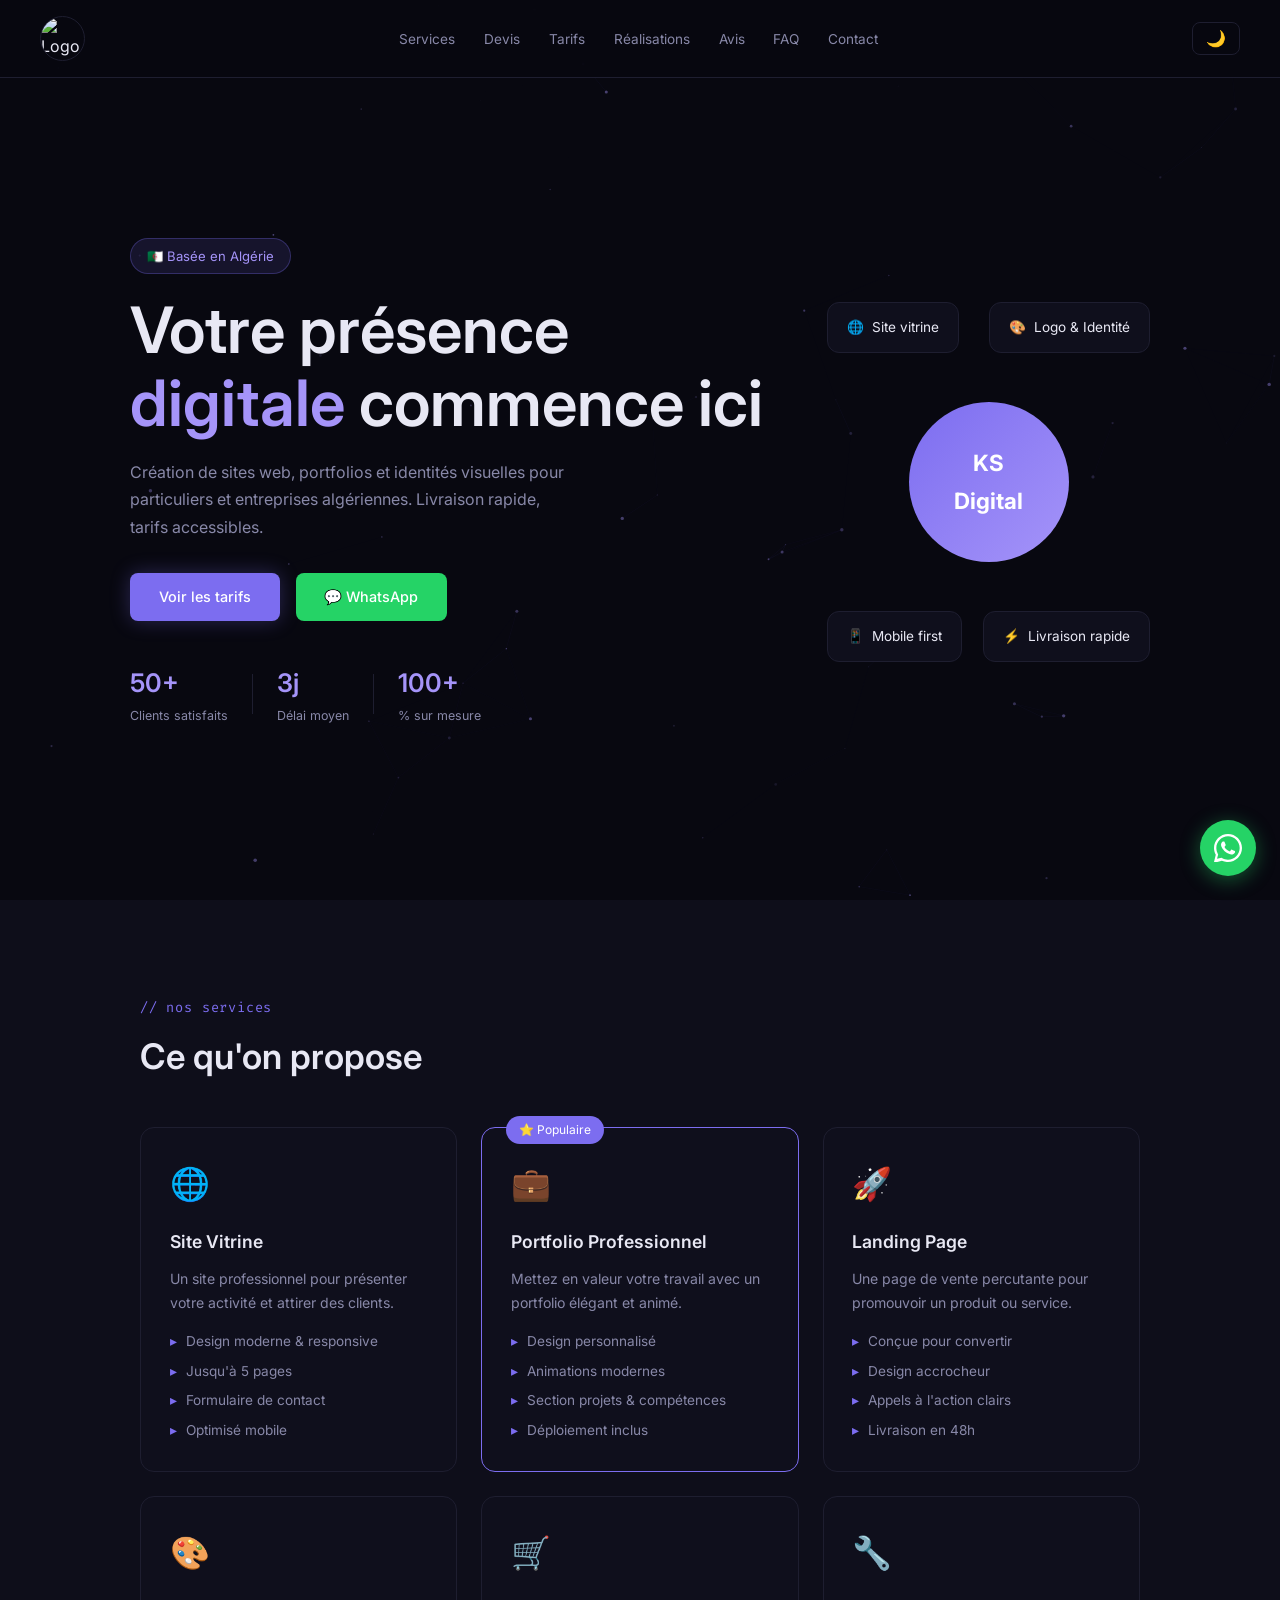
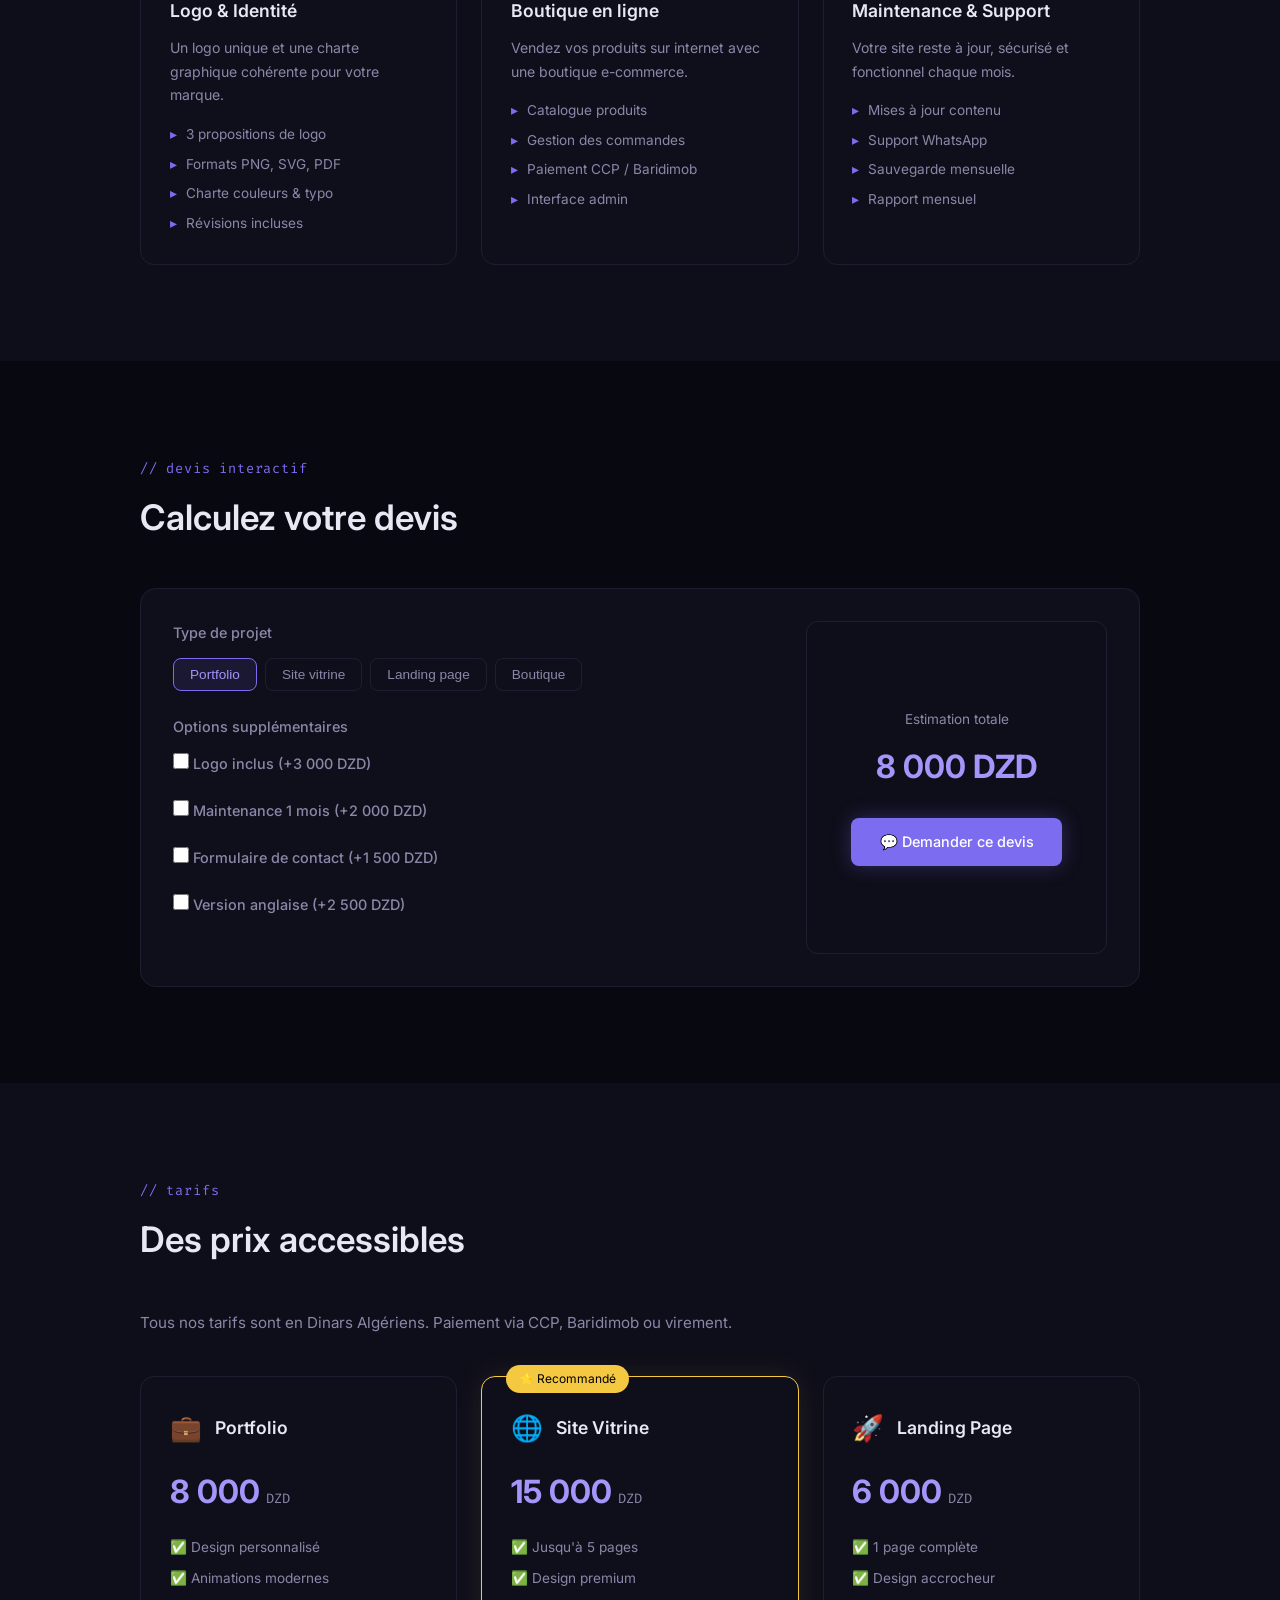
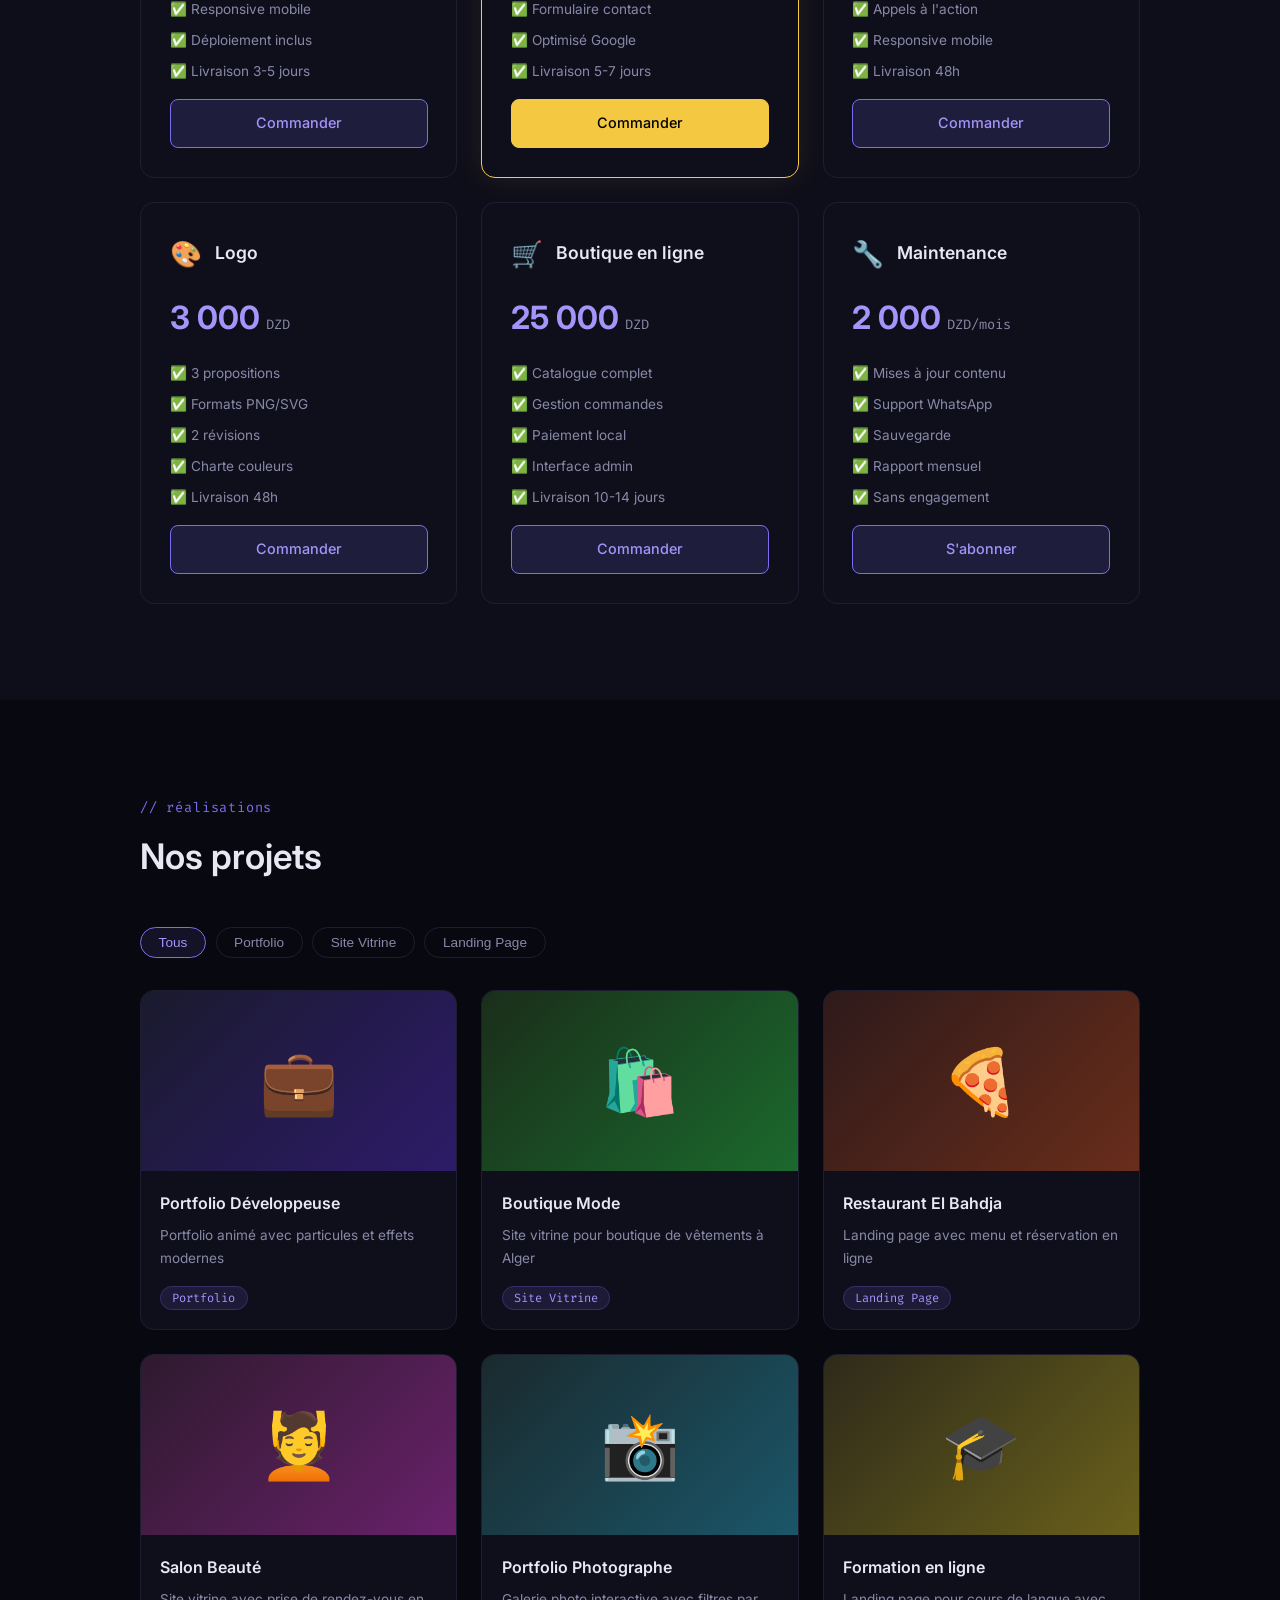
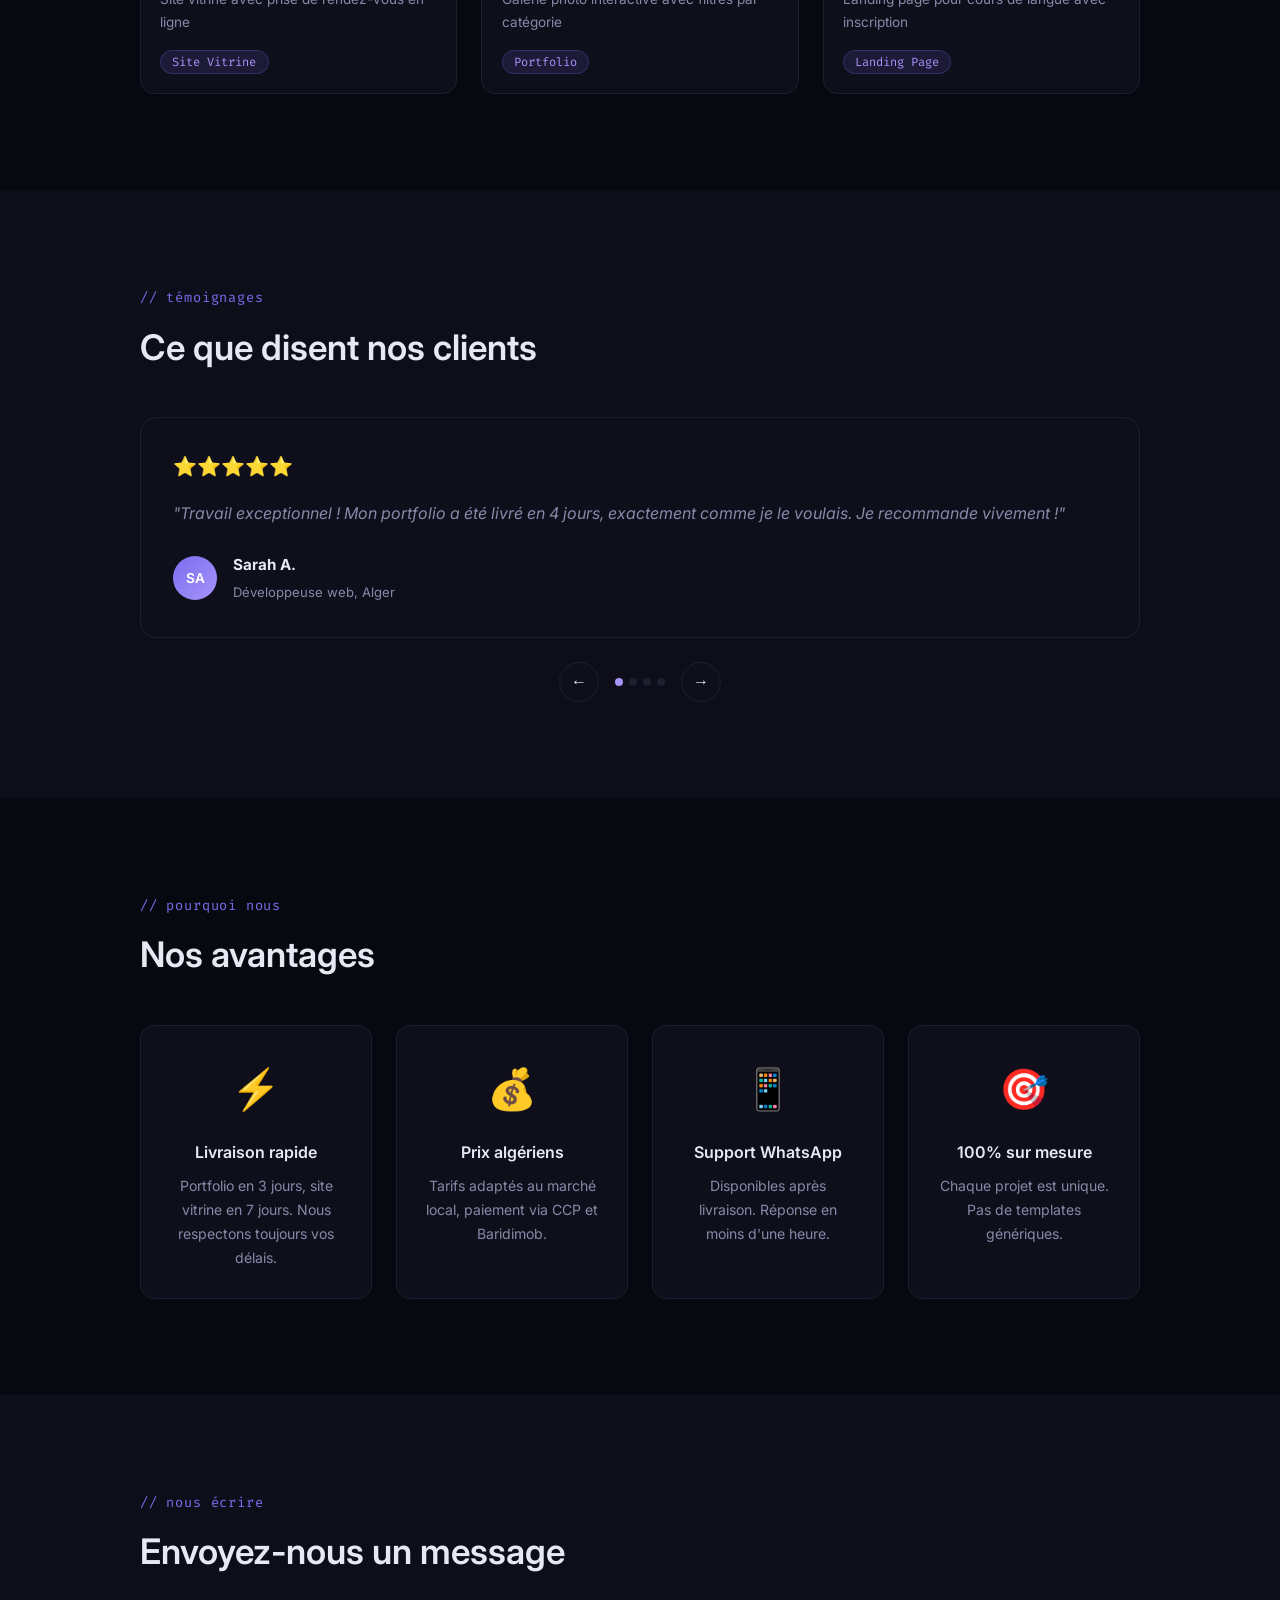
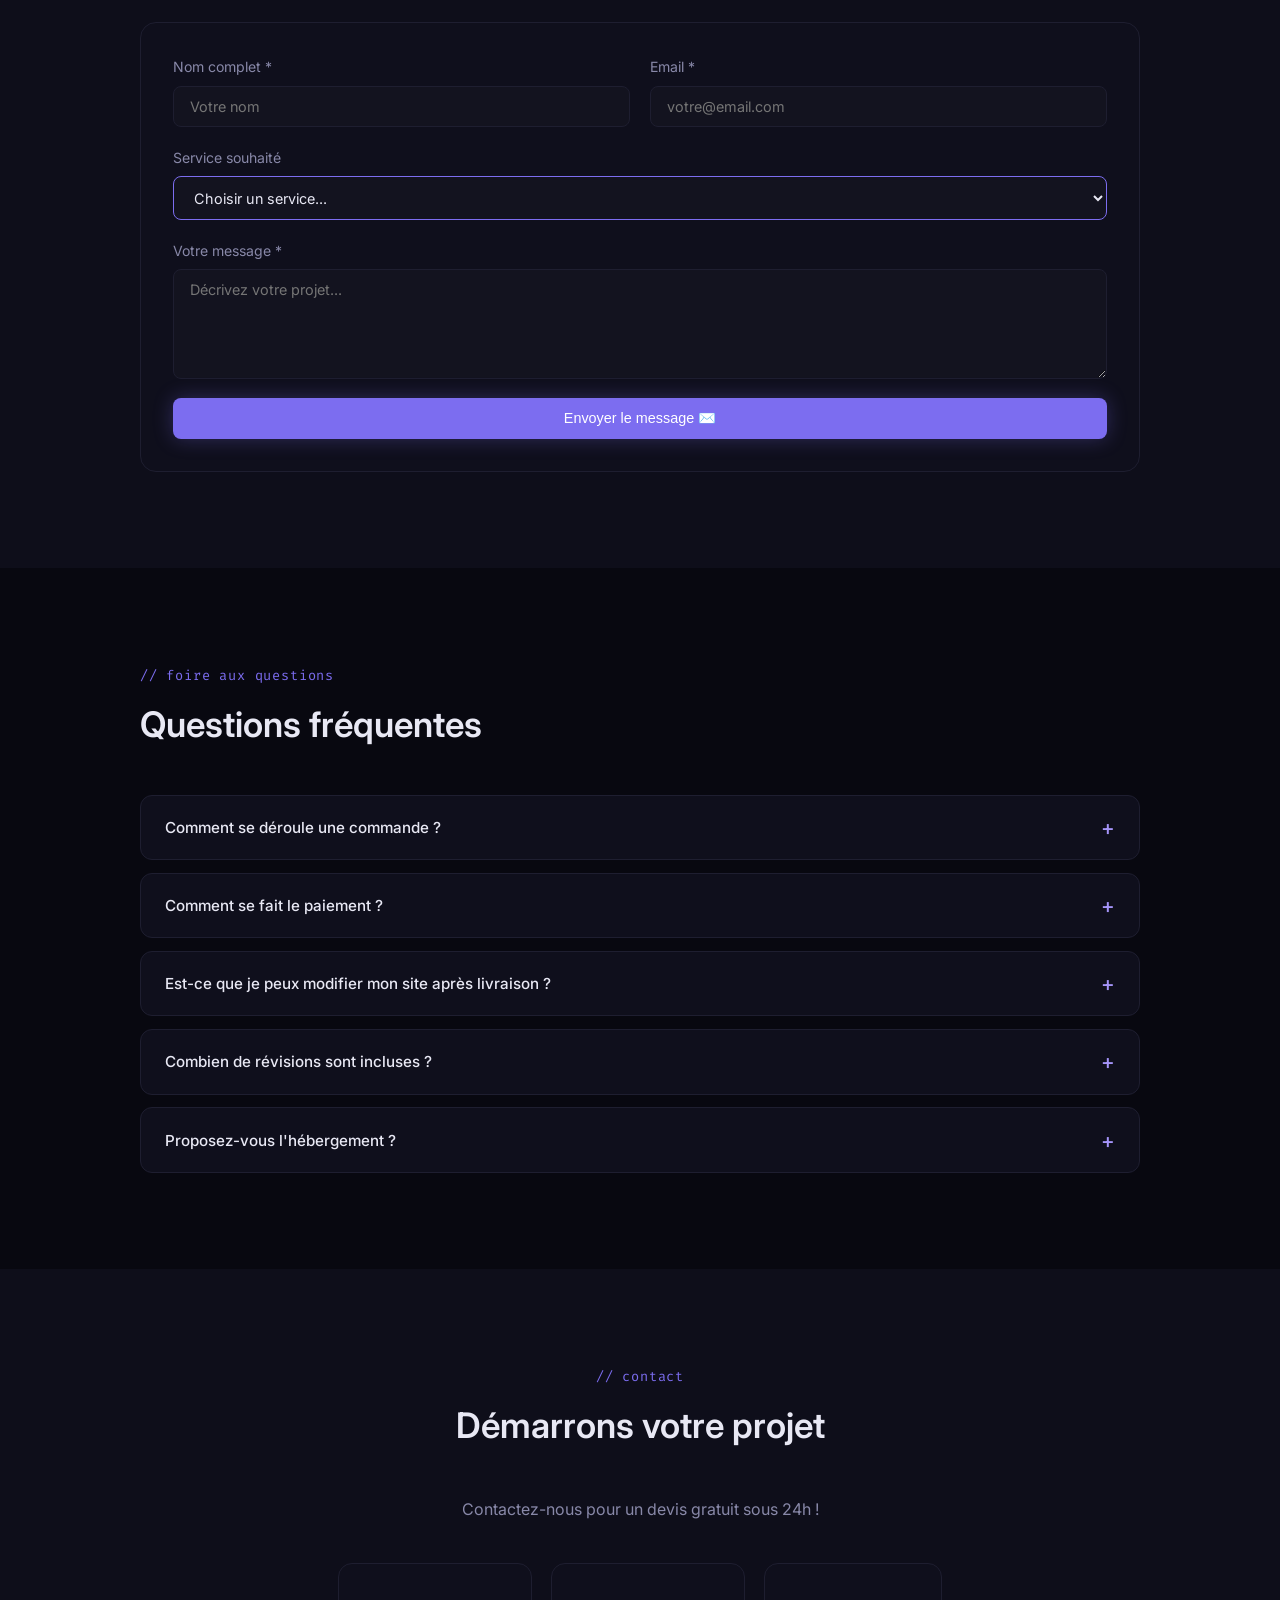
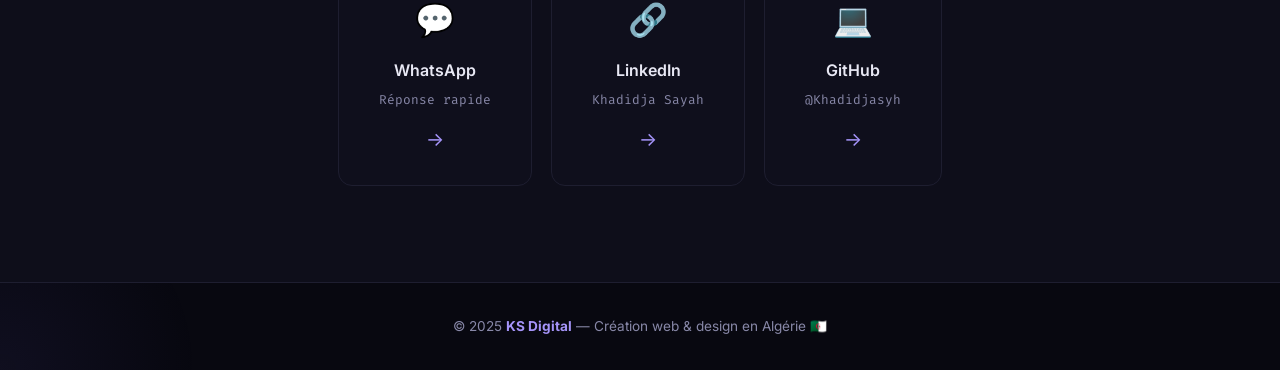
==== commit 5a2214d2: "renommage fichier1s" ====
--- a/index.html
+++ b/index.html
@@ -204,7 +204,7 @@
           <li>✅ Déploiement inclus</li>
           <li>✅ Livraison 3-5 jours</li>
         </ul>
-        <a href="https://wa.me/213XXXXXXXXX" class="btn-prix">Commander</a>
+        <a href="https://wa.me/213553490066" class="btn-prix">Commander</a>
       </div>
       <div class="prix-card reveal featured-prix">
         <div class="featured-badge">⭐ Recommandé</div>
@@ -217,7 +217,7 @@
           <li>✅ Optimisé Google</li>
           <li>✅ Livraison 5-7 jours</li>
         </ul>
-        <a href="https://wa.me/213XXXXXXXXX" class="btn-prix featured-btn">Commander</a>
+        <a href="https://wa.me/213553490066" class="btn-prix featured-btn">Commander</a>
       </div>
       <div class="prix-card reveal">
         <div class="prix-header"><span class="prix-icon">🚀</span><h4>Landing Page</h4></div>
@@ -229,7 +229,7 @@
           <li>✅ Responsive mobile</li>
           <li>✅ Livraison 48h</li>
         </ul>
-        <a href="https://wa.me/213XXXXXXXXX" class="btn-prix">Commander</a>
+        <a href="https://wa.me/213553490066" class="btn-prix">Commander</a>
       </div>
       <div class="prix-card reveal">
         <div class="prix-header"><span class="prix-icon">🎨</span><h4>Logo</h4></div>
@@ -241,7 +241,7 @@
           <li>✅ Charte couleurs</li>
           <li>✅ Livraison 48h</li>
         </ul>
-        <a href="https://wa.me/213XXXXXXXXX" class="btn-prix">Commander</a>
+        <a href="https://wa.me/213553490066" class="btn-prix">Commander</a>
       </div>
       <div class="prix-card reveal">
         <div class="prix-header"><span class="prix-icon">🛒</span><h4>Boutique en ligne</h4></div>
@@ -253,7 +253,7 @@
           <li>✅ Interface admin</li>
           <li>✅ Livraison 10-14 jours</li>
         </ul>
-        <a href="https://wa.me/213XXXXXXXXX" class="btn-prix">Commander</a>
+        <a href="https://wa.me/213553490066" class="btn-prix">Commander</a>
       </div>
       <div class="prix-card reveal">
         <div class="prix-header"><span class="prix-icon">🔧</span><h4>Maintenance</h4></div>
@@ -265,7 +265,7 @@
           <li>✅ Rapport mensuel</li>
           <li>✅ Sans engagement</li>
         </ul>
-        <a href="https://wa.me/213XXXXXXXXX" class="btn-prix">S'abonner</a>
+        <a href="https://wa.me/213553490066" class="btn-prix">S'abonner</a>
       </div>
     </div>
   </div>
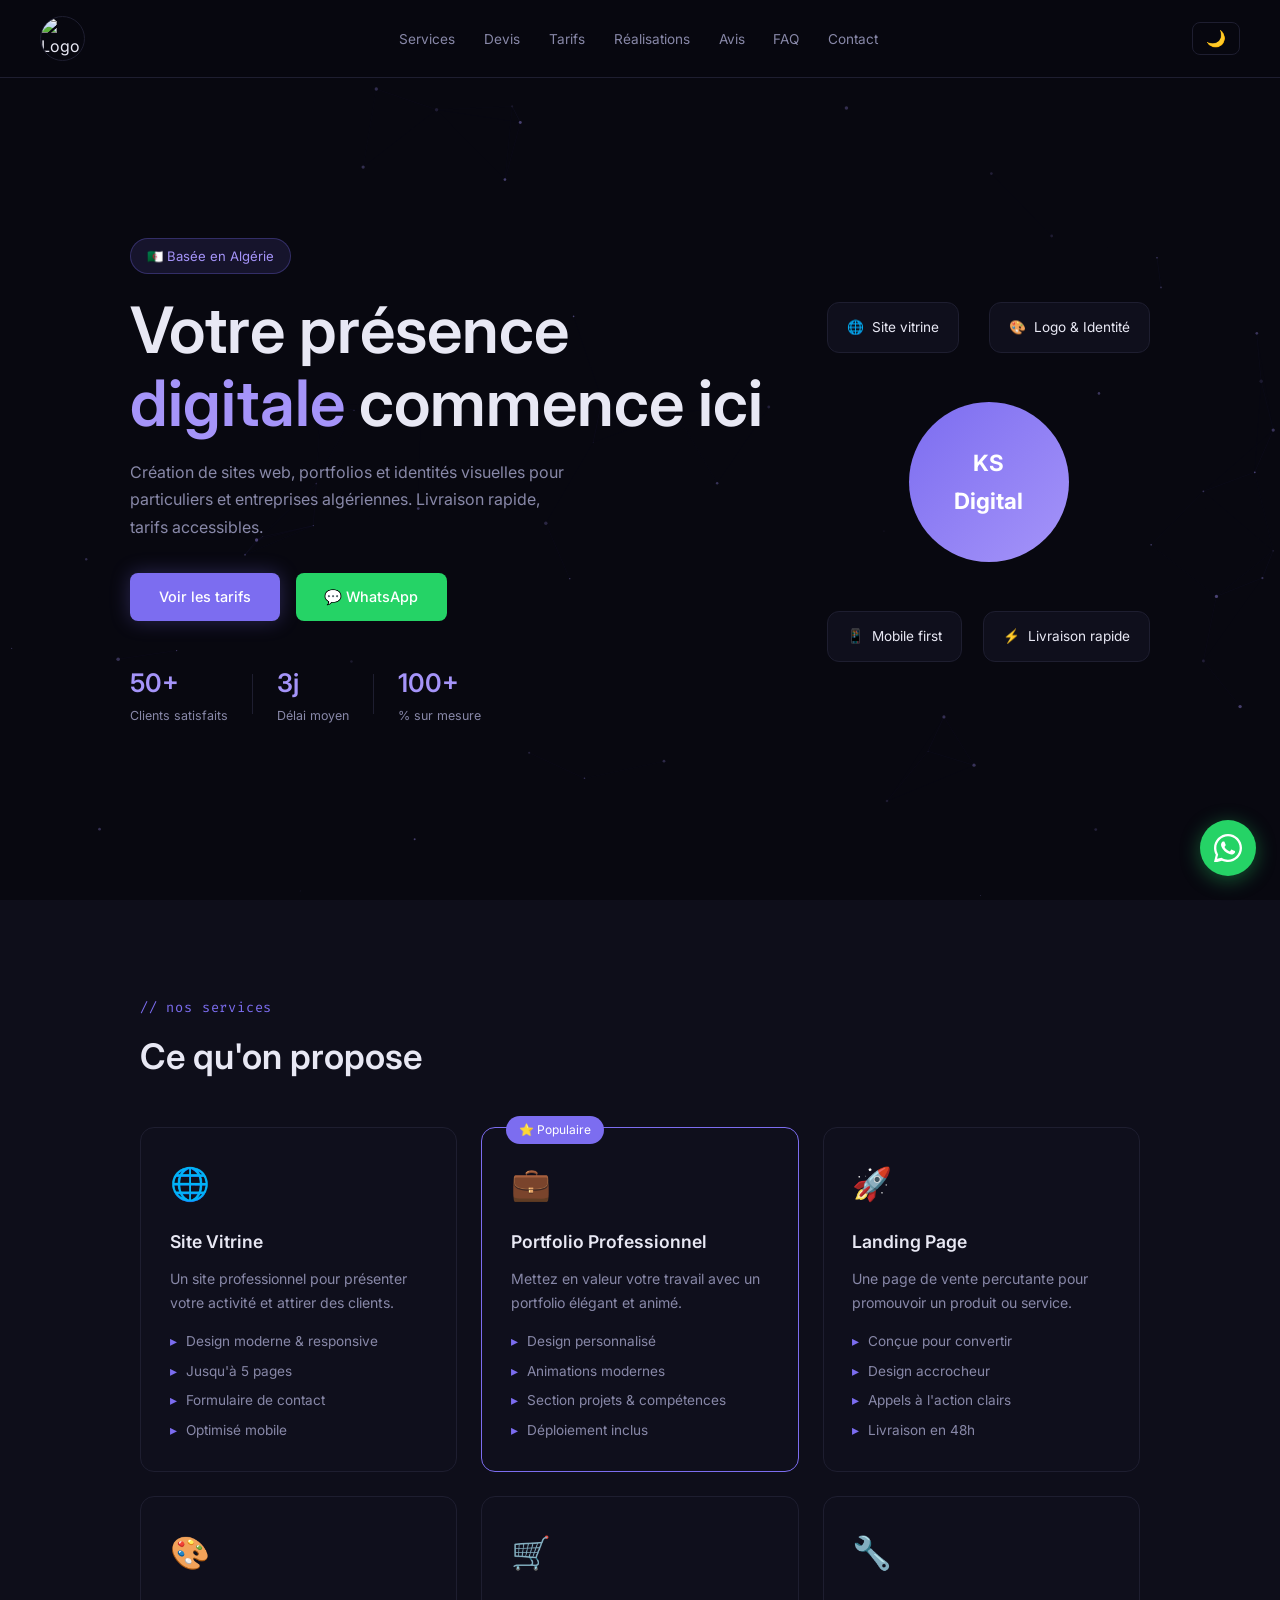
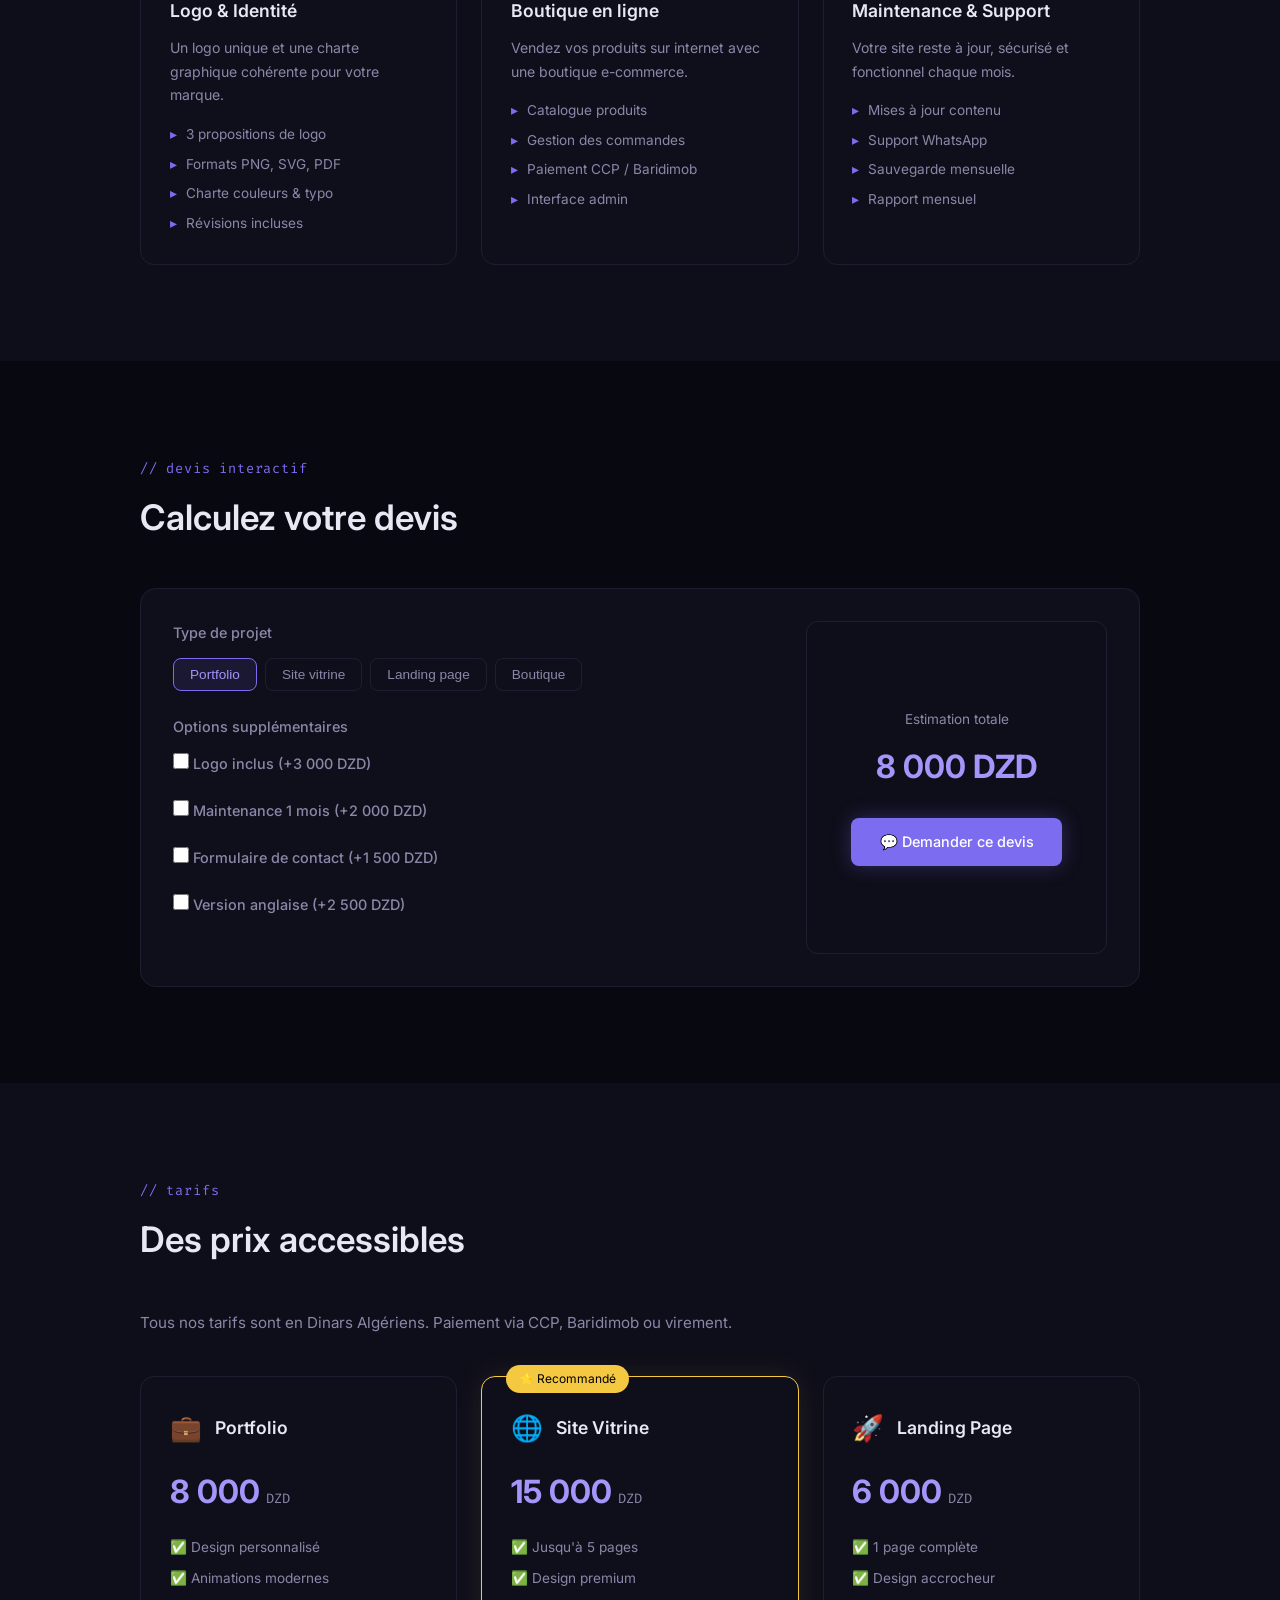
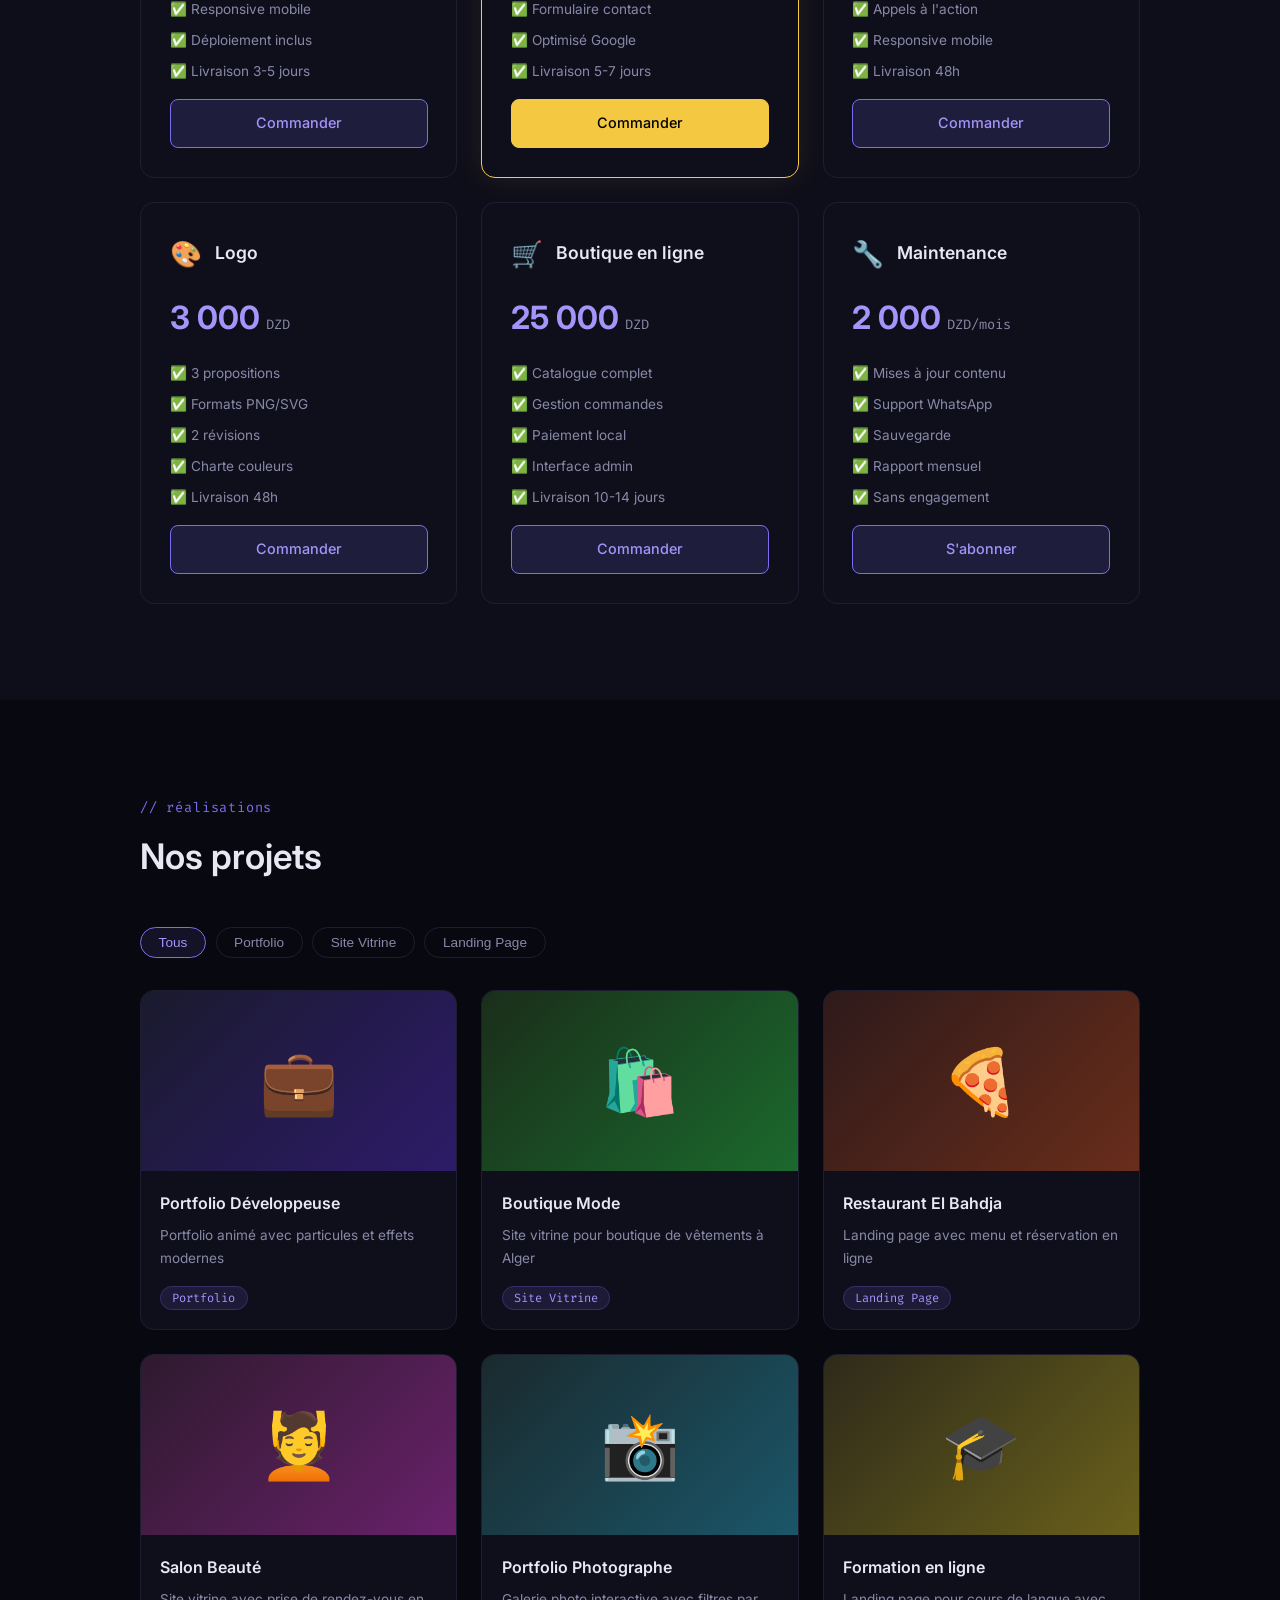
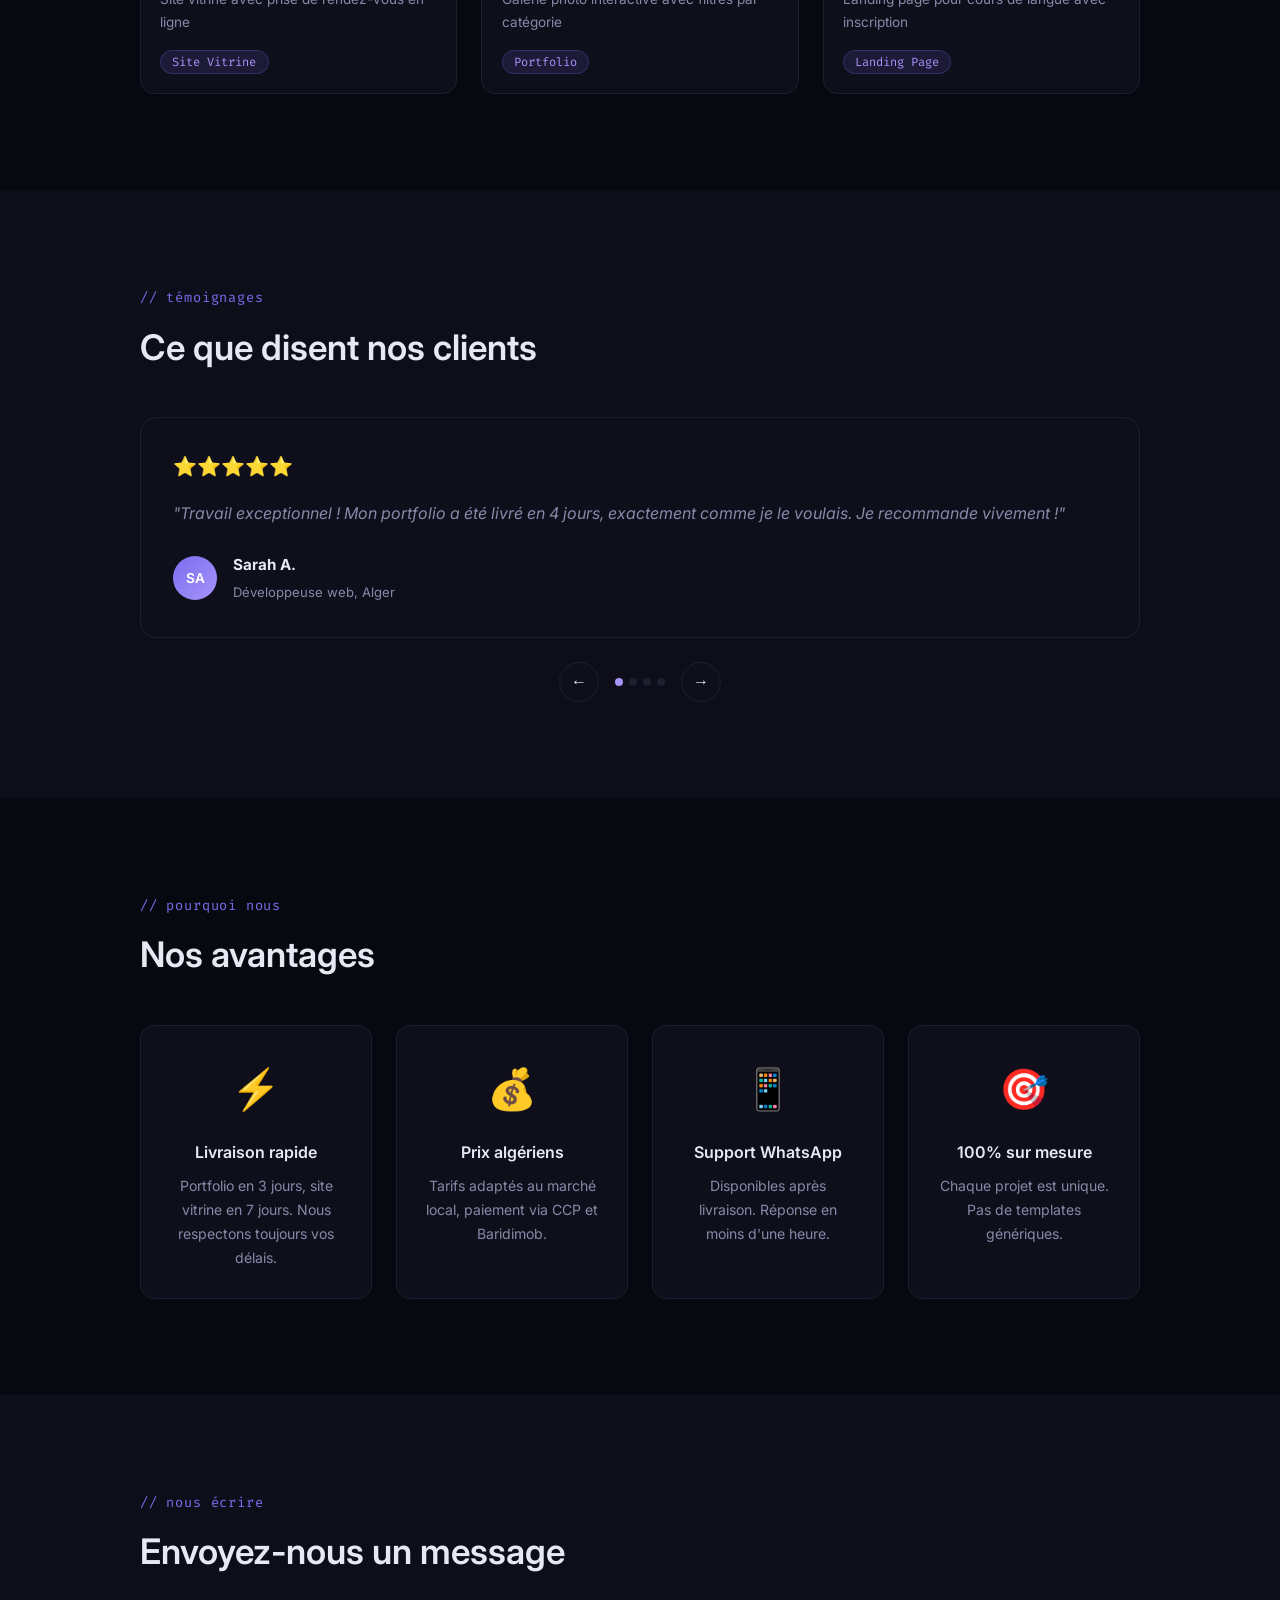
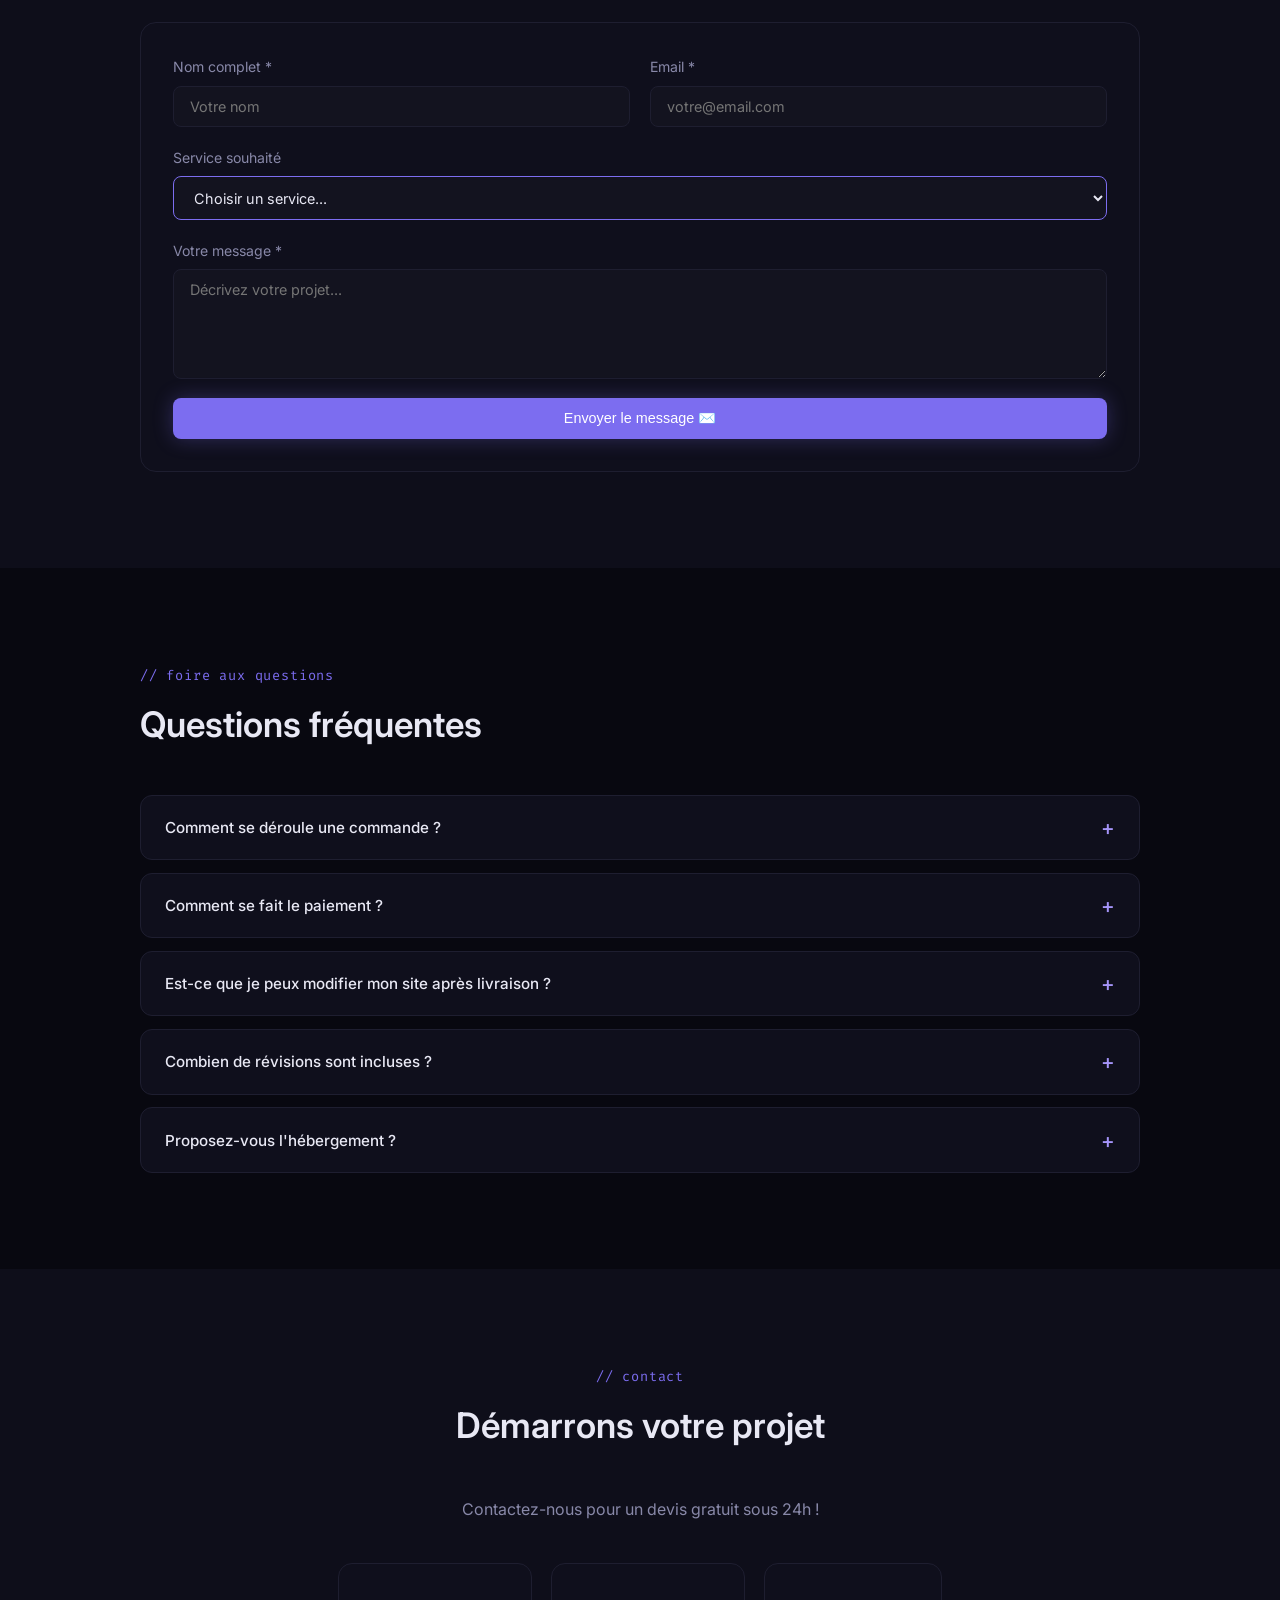
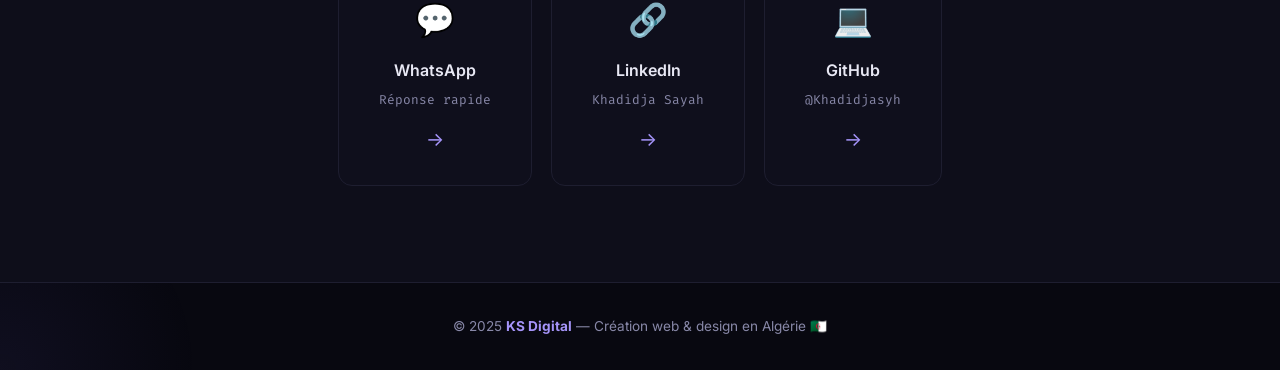
==== commit 2ce16ca2: "renommage fichier1s" ====
--- a/index.html
+++ b/index.html
@@ -487,6 +487,6 @@
   <p>© 2025 <strong>KS Digital</strong> — Création web & design en Algérie 🇩🇿</p>
 </footer>
 
-<script src="boutique.js"></script>
+<script src="script.js"></script>
 </body>
 </html>
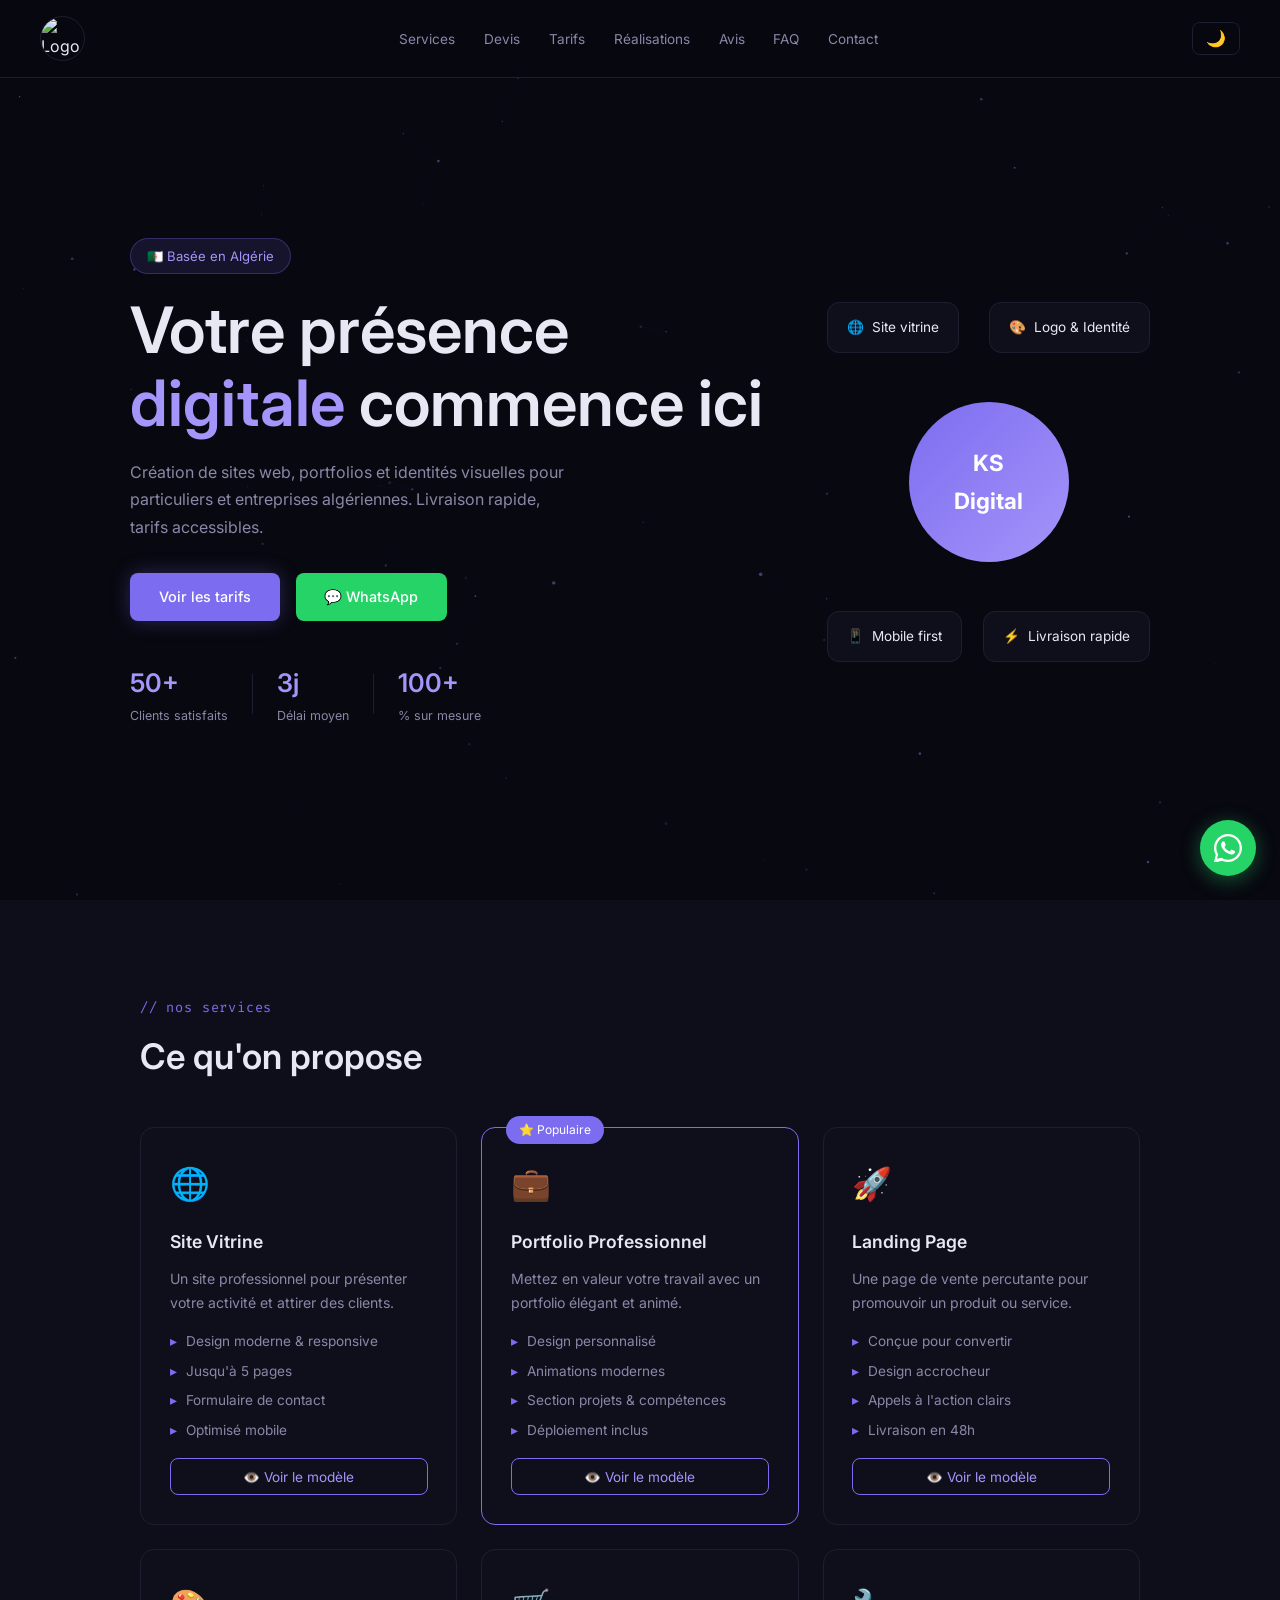
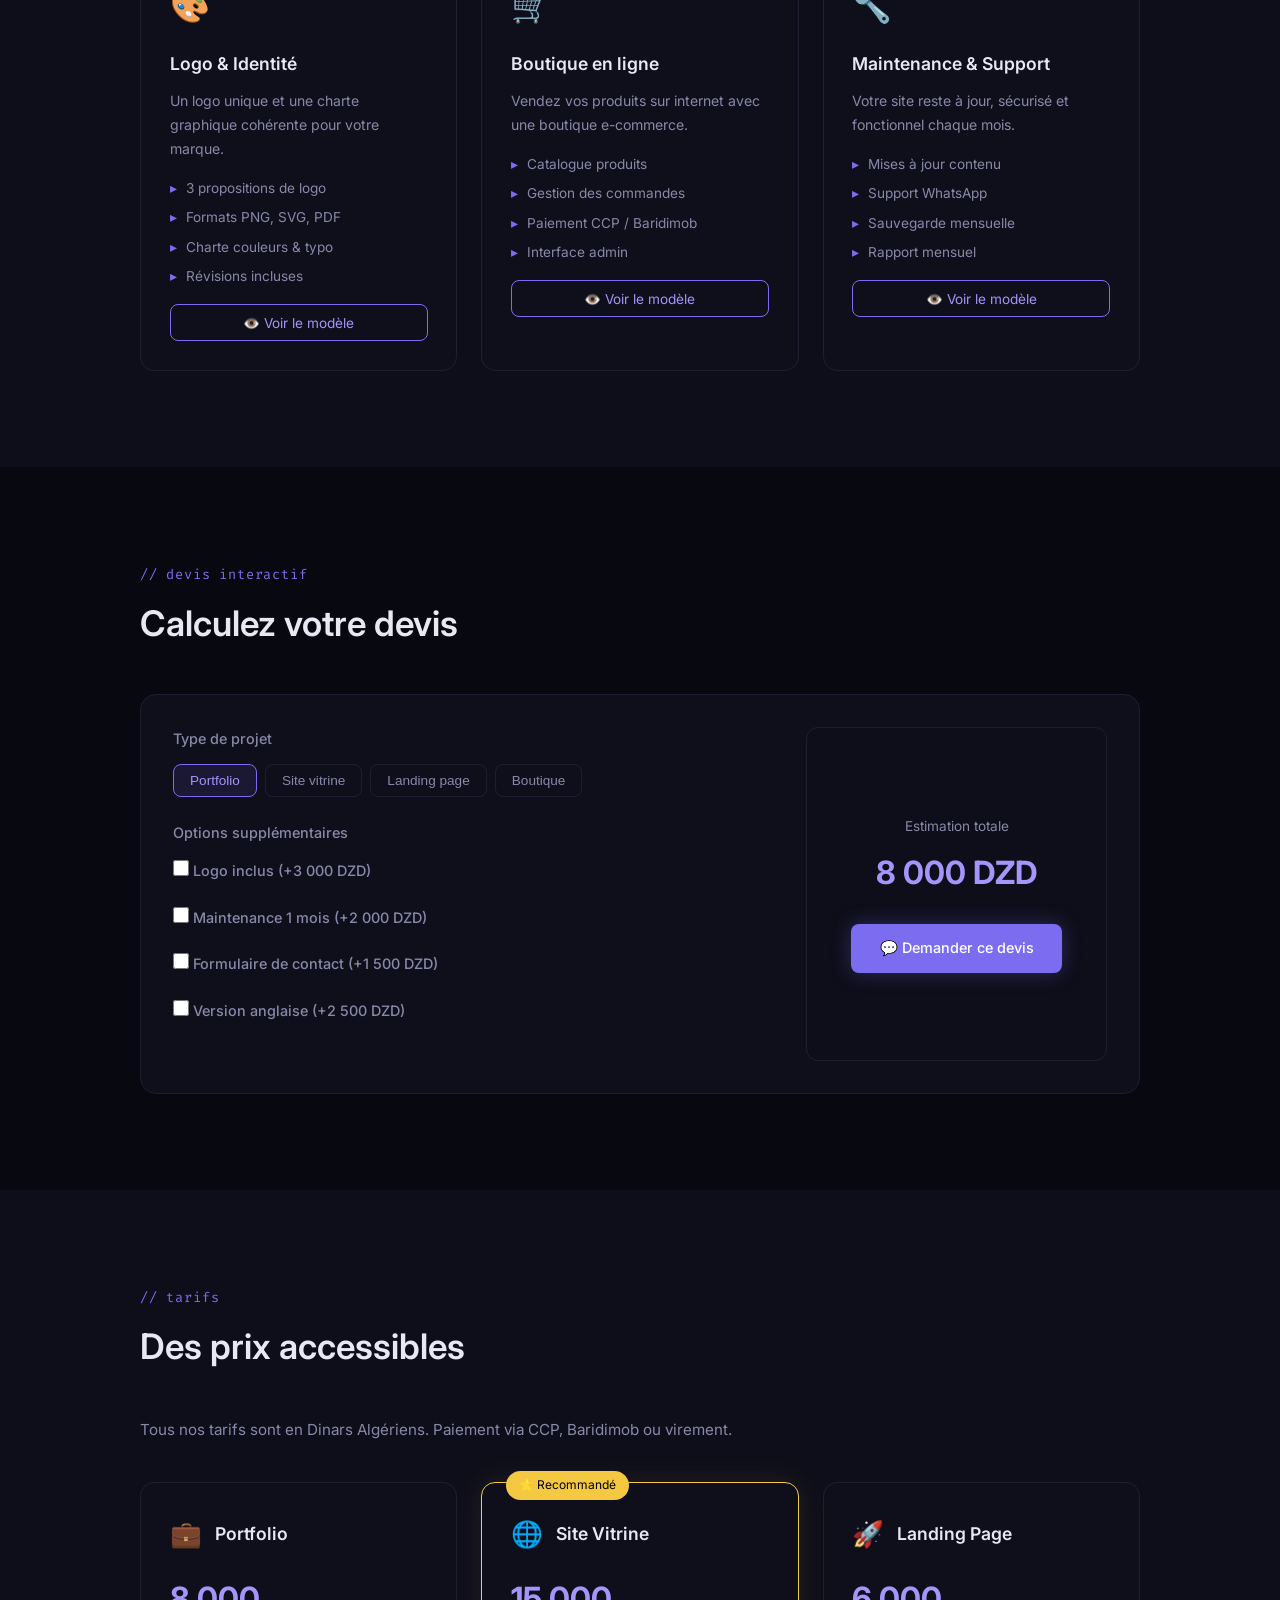
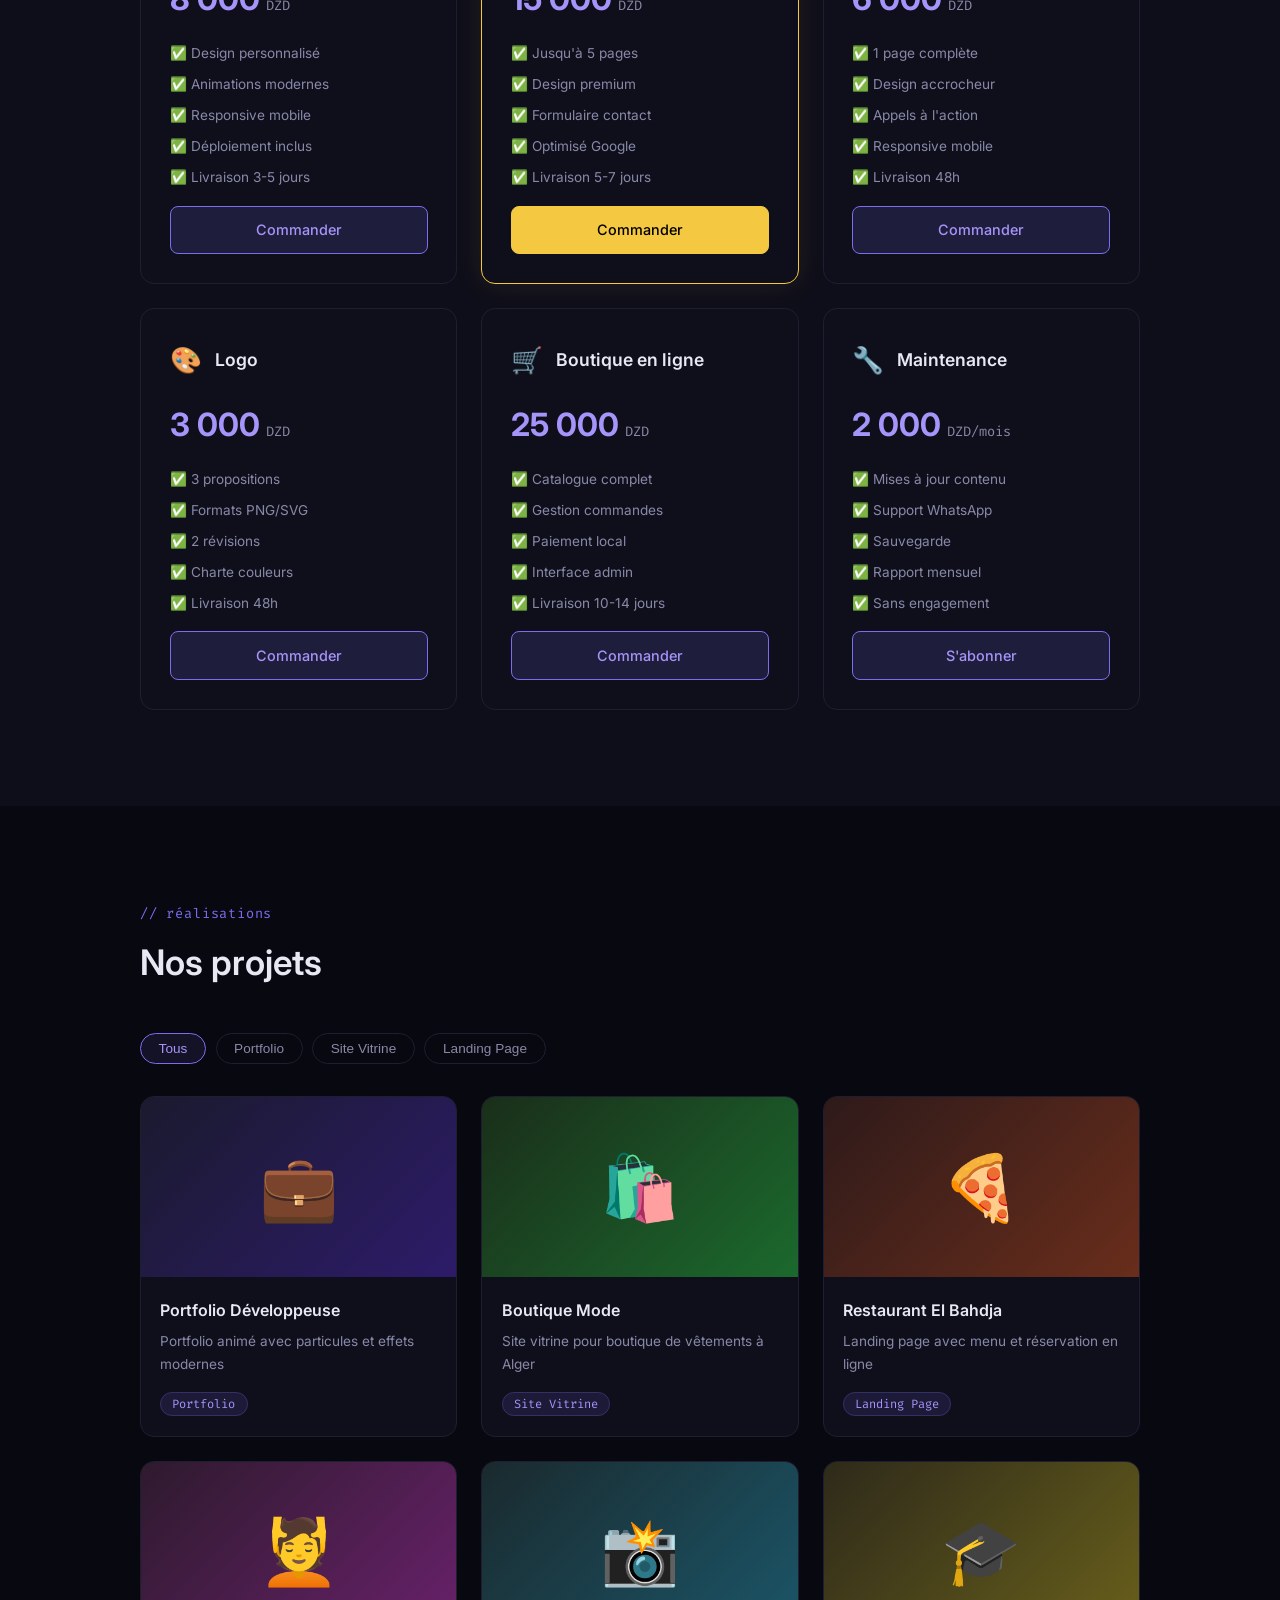
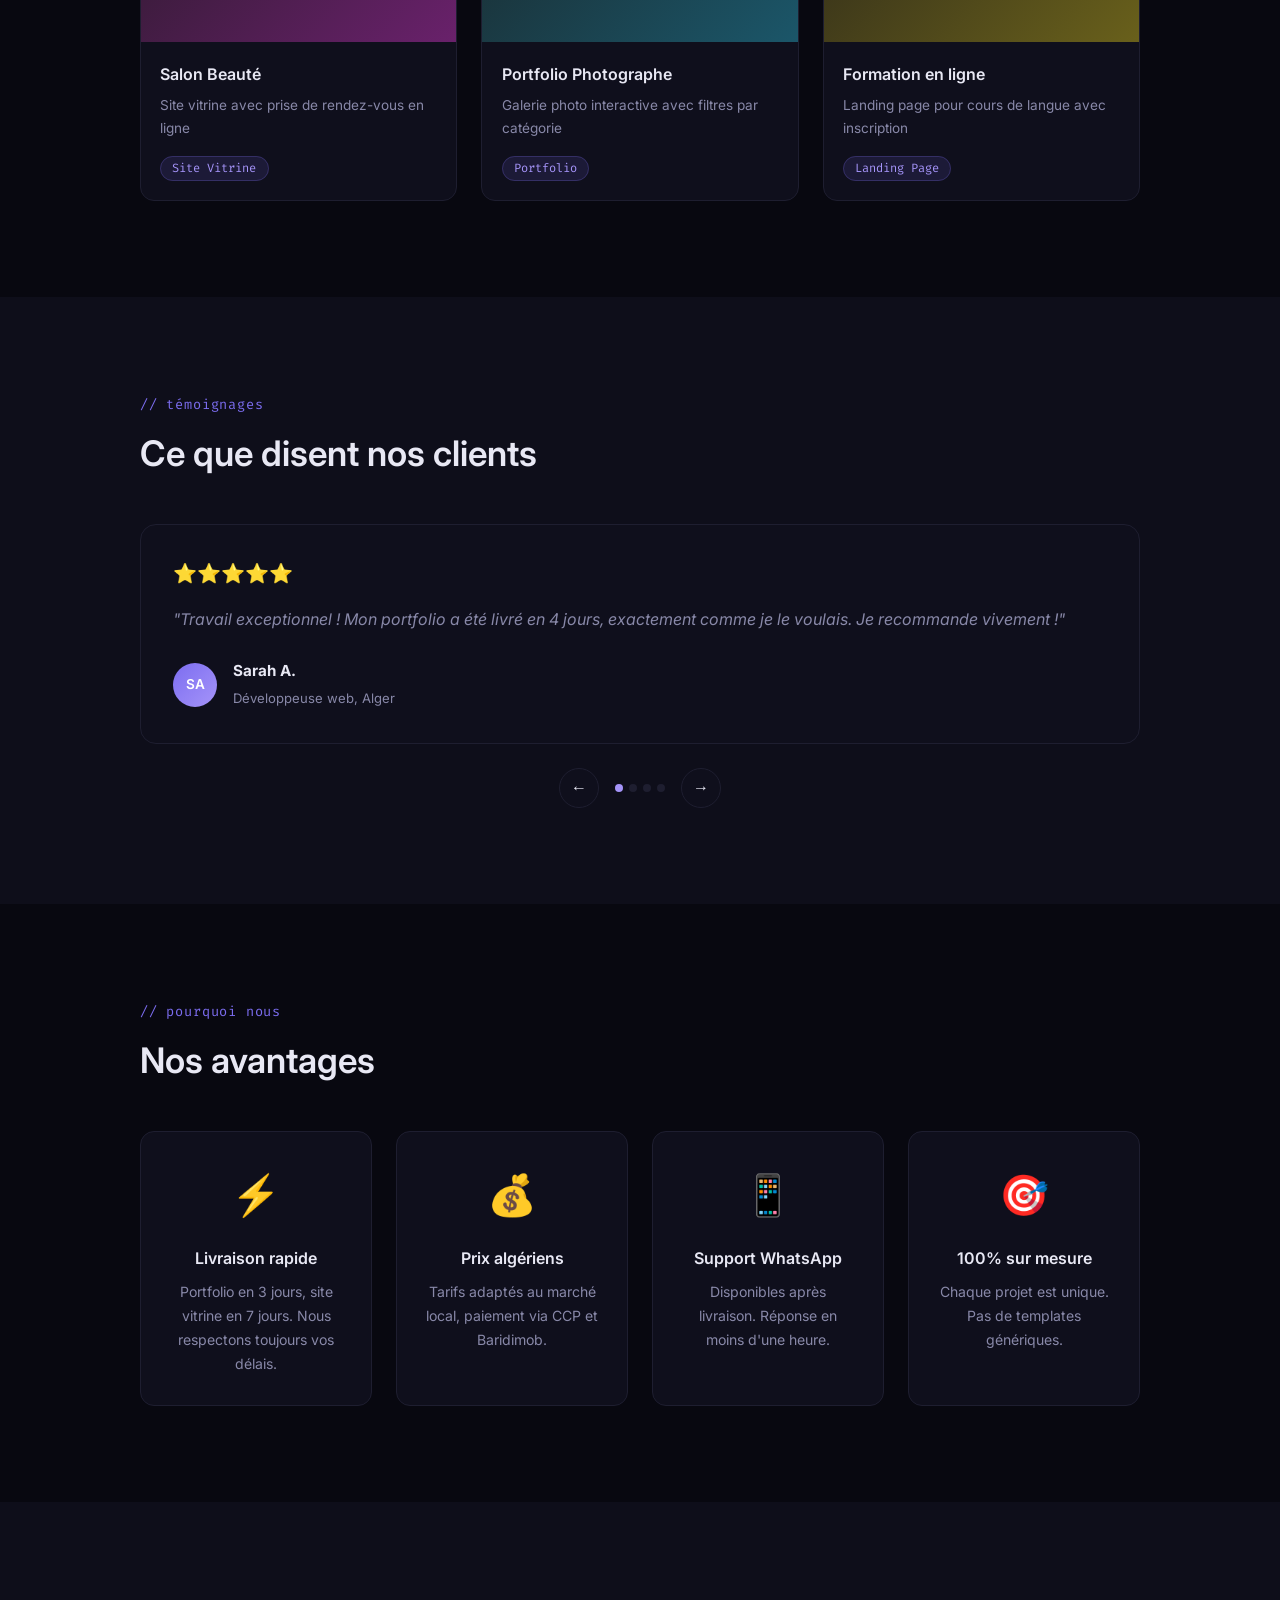
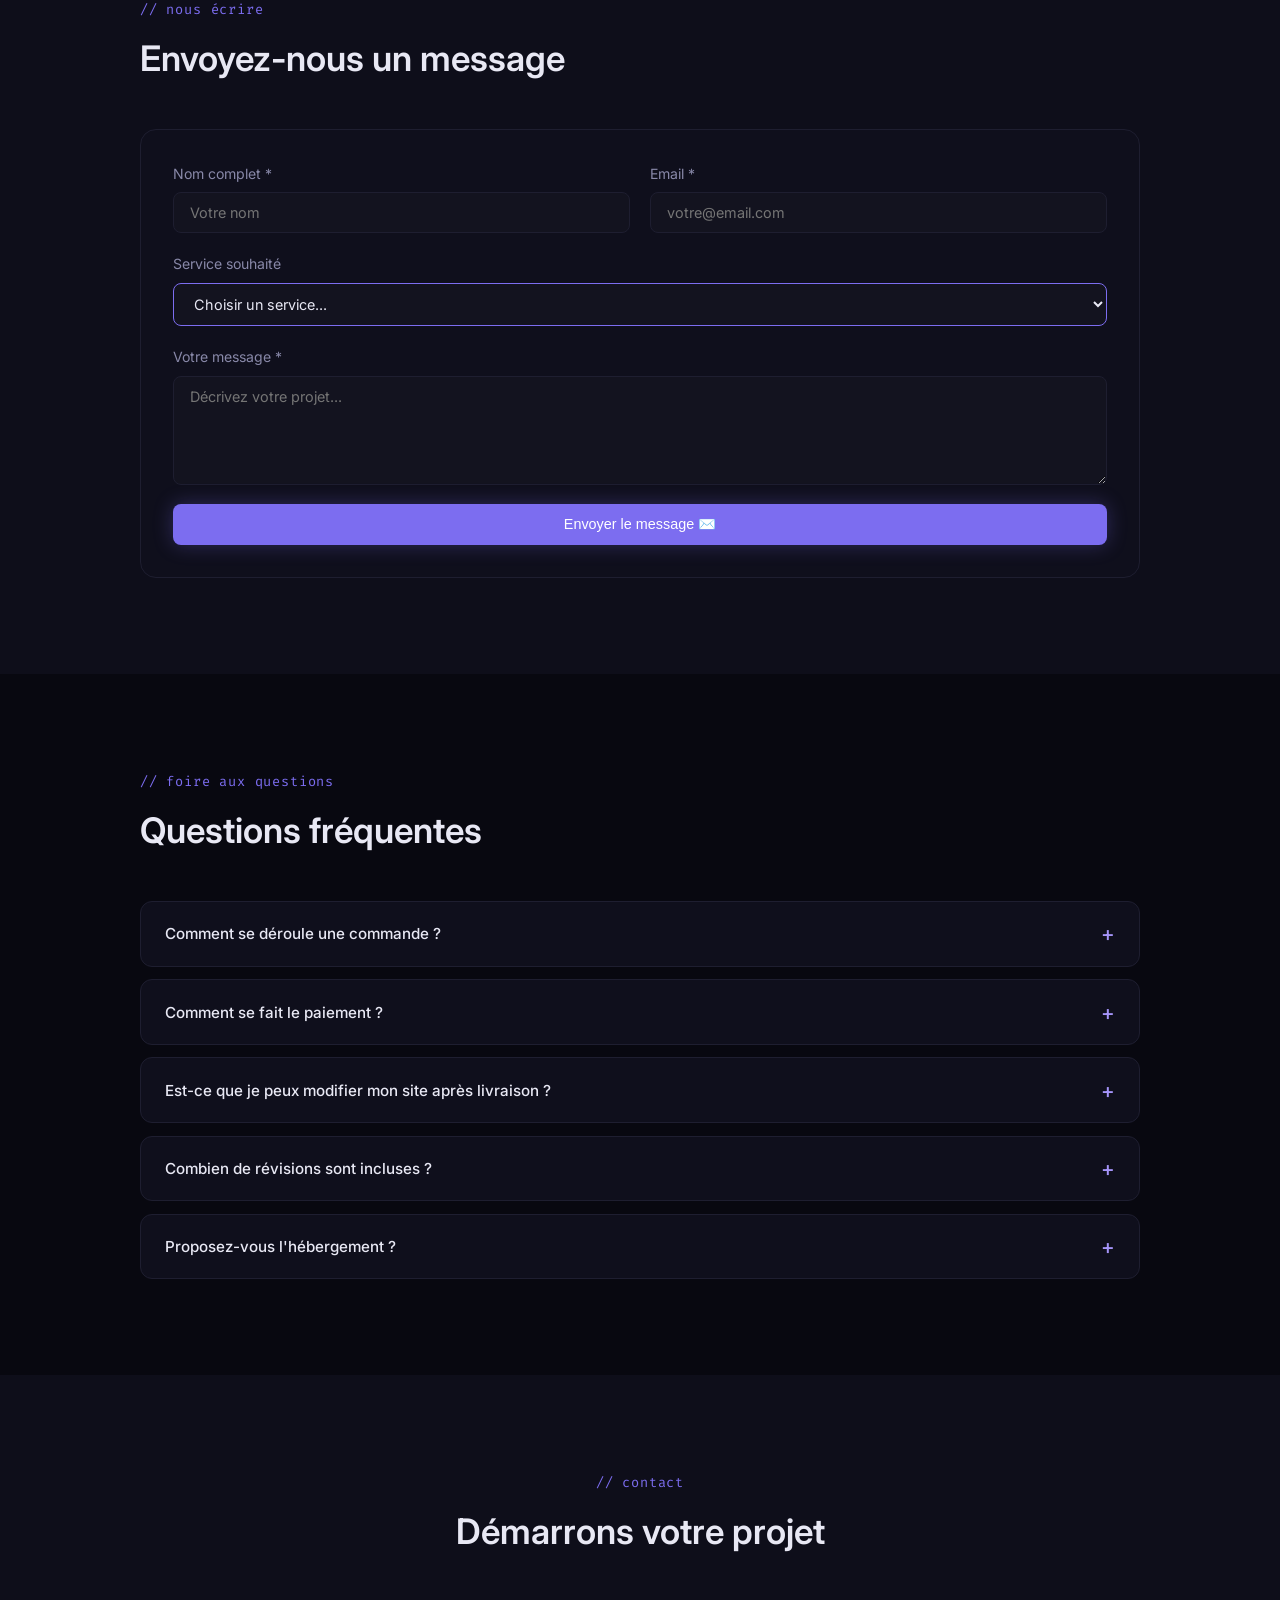
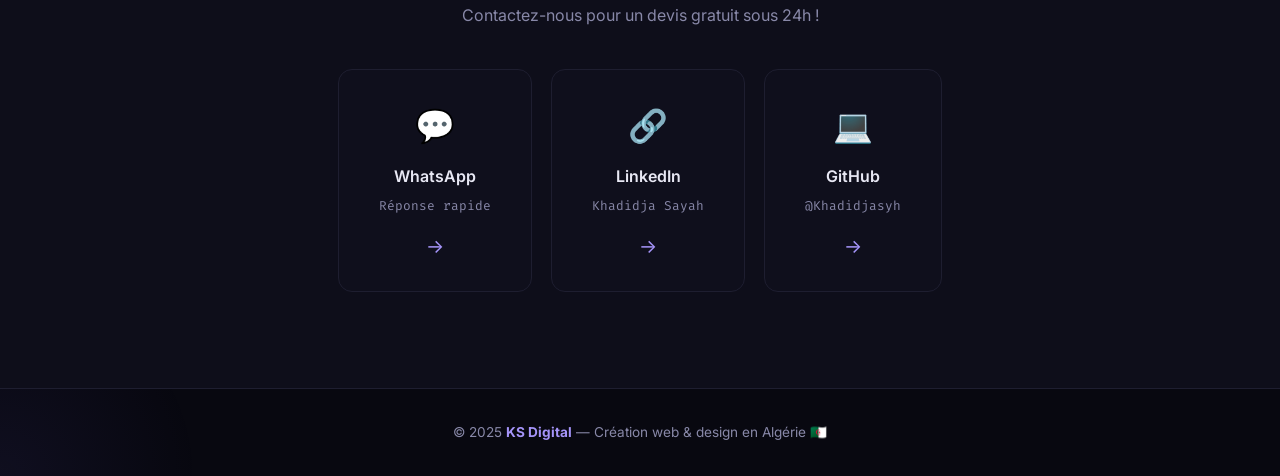
==== commit 31844d64: "ajout modeles services" ====
--- a/index.html
+++ b/index.html
@@ -7,21 +7,17 @@
   <link rel="icon" href="assets/typographie-romantique-police-lettre-k-floral_53876-116758.avif" type="image/avif" />
   <link href="https://fonts.googleapis.com/css2?family=Inter:wght@300;400;500;600&family=Fira+Code:wght@400;500&display=swap" rel="stylesheet" />
   <link rel="stylesheet" href="style.css" />
+  <link rel="stylesheet" href="modeles.css" />
 </head>
 <body>
 
-<!-- Barre de progression scroll -->
 <div id="scroll-progress"></div>
-
-<!-- Bouton back to top -->
 <button id="back-top" aria-label="Retour en haut">↑</button>
 
-<!-- Bouton WhatsApp flottant -->
 <a href="https://wa.me/213553490066" target="_blank" id="whatsapp-float" aria-label="WhatsApp">
   <svg viewBox="0 0 24 24" fill="currentColor" width="28" height="28"><path d="M17.472 14.382c-.297-.149-1.758-.867-2.03-.967-.273-.099-.471-.148-.67.15-.197.297-.767.966-.94 1.164-.173.199-.347.223-.644.075-.297-.15-1.255-.463-2.39-1.475-.883-.788-1.48-1.761-1.653-2.059-.173-.297-.018-.458.13-.606.134-.133.298-.347.446-.52.149-.174.198-.298.298-.497.099-.198.05-.371-.025-.52-.075-.149-.669-1.612-.916-2.207-.242-.579-.487-.5-.669-.51-.173-.008-.371-.01-.57-.01-.198 0-.52.074-.792.372-.272.297-1.04 1.016-1.04 2.479 0 1.462 1.065 2.875 1.213 3.074.149.198 2.096 3.2 5.077 4.487.709.306 1.262.489 1.694.625.712.227 1.36.195 1.871.118.571-.085 1.758-.719 2.006-1.413.248-.694.248-1.289.173-1.413-.074-.124-.272-.198-.57-.347z"/><path d="M12 0C5.373 0 0 5.373 0 12c0 2.122.554 4.118 1.523 5.855L.057 23.885a.5.5 0 0 0 .609.61l6.101-1.474A11.946 11.946 0 0 0 12 24c6.627 0 12-5.373 12-12S18.627 0 12 0zm0 22c-1.891 0-3.667-.523-5.18-1.433l-.371-.22-3.853.931.972-3.762-.242-.389A9.959 9.959 0 0 1 2 12C2 6.477 6.477 2 12 2s10 4.477 10 10-4.477 10-10 10z"/></svg>
 </a>
 
-<!-- Popup devis -->
 <div id="popup-overlay">
   <div id="popup">
     <button id="popup-close">✕</button>
@@ -48,7 +44,6 @@
   <button id="theme-toggle" aria-label="Changer thème">🌙</button>
 </nav>
 
-<!-- HERO -->
 <section class="hero">
   <div class="hero-content">
     <div class="hero-badge">🇩🇿 Basée en Algérie</div>
@@ -75,12 +70,12 @@
   </div>
 </section>
 
-<!-- SERVICES -->
 <section id="services">
   <div class="container">
     <p class="section-label reveal">// nos services</p>
     <h3 class="section-title reveal">Ce qu'on propose</h3>
     <div class="services-grid">
+
       <div class="service-card reveal">
         <div class="service-icon">🌐</div>
         <h4>Site Vitrine</h4>
@@ -91,7 +86,9 @@
           <li>Formulaire de contact</li>
           <li>Optimisé mobile</li>
         </ul>
-      </div>
+        <button class="btn-modele" onclick="openModele('vitrine')">👁️ Voir le modèle</button>
+      </div>
+
       <div class="service-card reveal featured">
         <div class="featured-badge">⭐ Populaire</div>
         <div class="service-icon">💼</div>
@@ -103,7 +100,9 @@
           <li>Section projets & compétences</li>
           <li>Déploiement inclus</li>
         </ul>
-      </div>
+        <button class="btn-modele" onclick="openModele('portfolio')">👁️ Voir le modèle</button>
+      </div>
+
       <div class="service-card reveal">
         <div class="service-icon">🚀</div>
         <h4>Landing Page</h4>
@@ -114,7 +113,9 @@
           <li>Appels à l'action clairs</li>
           <li>Livraison en 48h</li>
         </ul>
-      </div>
+        <button class="btn-modele" onclick="openModele('landing')">👁️ Voir le modèle</button>
+      </div>
+
       <div class="service-card reveal">
         <div class="service-icon">🎨</div>
         <h4>Logo & Identité</h4>
@@ -125,7 +126,9 @@
           <li>Charte couleurs & typo</li>
           <li>Révisions incluses</li>
         </ul>
-      </div>
+        <button class="btn-modele" onclick="openModele('logo')">👁️ Voir le modèle</button>
+      </div>
+
       <div class="service-card reveal">
         <div class="service-icon">🛒</div>
         <h4>Boutique en ligne</h4>
@@ -136,7 +139,9 @@
           <li>Paiement CCP / Baridimob</li>
           <li>Interface admin</li>
         </ul>
-      </div>
+        <button class="btn-modele" onclick="openModele('boutique')">👁️ Voir le modèle</button>
+      </div>
+
       <div class="service-card reveal">
         <div class="service-icon">🔧</div>
         <h4>Maintenance & Support</h4>
@@ -147,12 +152,13 @@
           <li>Sauvegarde mensuelle</li>
           <li>Rapport mensuel</li>
         </ul>
-      </div>
-    </div>
-  </div>
-</section>
-
-<!-- CALCULATEUR DE PRIX -->
+        <button class="btn-modele" onclick="openModele('maintenance')">👁️ Voir le modèle</button>
+      </div>
+
+    </div>
+  </div>
+</section>
+
 <section id="calculateur">
   <div class="container">
     <p class="section-label reveal">// devis interactif</p>
@@ -187,7 +193,6 @@
   </div>
 </section>
 
-<!-- PRIX -->
 <section id="prix">
   <div class="container">
     <p class="section-label reveal">// tarifs</p>
@@ -197,81 +202,44 @@
       <div class="prix-card reveal">
         <div class="prix-header"><span class="prix-icon">💼</span><h4>Portfolio</h4></div>
         <div class="prix-amount"><span class="prix-num">8 000</span><span class="prix-currency">DZD</span></div>
-        <ul class="prix-list">
-          <li>✅ Design personnalisé</li>
-          <li>✅ Animations modernes</li>
-          <li>✅ Responsive mobile</li>
-          <li>✅ Déploiement inclus</li>
-          <li>✅ Livraison 3-5 jours</li>
-        </ul>
+        <ul class="prix-list"><li>✅ Design personnalisé</li><li>✅ Animations modernes</li><li>✅ Responsive mobile</li><li>✅ Déploiement inclus</li><li>✅ Livraison 3-5 jours</li></ul>
         <a href="https://wa.me/213553490066" class="btn-prix">Commander</a>
       </div>
       <div class="prix-card reveal featured-prix">
         <div class="featured-badge">⭐ Recommandé</div>
         <div class="prix-header"><span class="prix-icon">🌐</span><h4>Site Vitrine</h4></div>
         <div class="prix-amount"><span class="prix-num">15 000</span><span class="prix-currency">DZD</span></div>
-        <ul class="prix-list">
-          <li>✅ Jusqu'à 5 pages</li>
-          <li>✅ Design premium</li>
-          <li>✅ Formulaire contact</li>
-          <li>✅ Optimisé Google</li>
-          <li>✅ Livraison 5-7 jours</li>
-        </ul>
+        <ul class="prix-list"><li>✅ Jusqu'à 5 pages</li><li>✅ Design premium</li><li>✅ Formulaire contact</li><li>✅ Optimisé Google</li><li>✅ Livraison 5-7 jours</li></ul>
         <a href="https://wa.me/213553490066" class="btn-prix featured-btn">Commander</a>
       </div>
       <div class="prix-card reveal">
         <div class="prix-header"><span class="prix-icon">🚀</span><h4>Landing Page</h4></div>
         <div class="prix-amount"><span class="prix-num">6 000</span><span class="prix-currency">DZD</span></div>
-        <ul class="prix-list">
-          <li>✅ 1 page complète</li>
-          <li>✅ Design accrocheur</li>
-          <li>✅ Appels à l'action</li>
-          <li>✅ Responsive mobile</li>
-          <li>✅ Livraison 48h</li>
-        </ul>
+        <ul class="prix-list"><li>✅ 1 page complète</li><li>✅ Design accrocheur</li><li>✅ Appels à l'action</li><li>✅ Responsive mobile</li><li>✅ Livraison 48h</li></ul>
         <a href="https://wa.me/213553490066" class="btn-prix">Commander</a>
       </div>
       <div class="prix-card reveal">
         <div class="prix-header"><span class="prix-icon">🎨</span><h4>Logo</h4></div>
         <div class="prix-amount"><span class="prix-num">3 000</span><span class="prix-currency">DZD</span></div>
-        <ul class="prix-list">
-          <li>✅ 3 propositions</li>
-          <li>✅ Formats PNG/SVG</li>
-          <li>✅ 2 révisions</li>
-          <li>✅ Charte couleurs</li>
-          <li>✅ Livraison 48h</li>
-        </ul>
+        <ul class="prix-list"><li>✅ 3 propositions</li><li>✅ Formats PNG/SVG</li><li>✅ 2 révisions</li><li>✅ Charte couleurs</li><li>✅ Livraison 48h</li></ul>
         <a href="https://wa.me/213553490066" class="btn-prix">Commander</a>
       </div>
       <div class="prix-card reveal">
         <div class="prix-header"><span class="prix-icon">🛒</span><h4>Boutique en ligne</h4></div>
         <div class="prix-amount"><span class="prix-num">25 000</span><span class="prix-currency">DZD</span></div>
-        <ul class="prix-list">
-          <li>✅ Catalogue complet</li>
-          <li>✅ Gestion commandes</li>
-          <li>✅ Paiement local</li>
-          <li>✅ Interface admin</li>
-          <li>✅ Livraison 10-14 jours</li>
-        </ul>
+        <ul class="prix-list"><li>✅ Catalogue complet</li><li>✅ Gestion commandes</li><li>✅ Paiement local</li><li>✅ Interface admin</li><li>✅ Livraison 10-14 jours</li></ul>
         <a href="https://wa.me/213553490066" class="btn-prix">Commander</a>
       </div>
       <div class="prix-card reveal">
         <div class="prix-header"><span class="prix-icon">🔧</span><h4>Maintenance</h4></div>
         <div class="prix-amount"><span class="prix-num">2 000</span><span class="prix-currency">DZD/mois</span></div>
-        <ul class="prix-list">
-          <li>✅ Mises à jour contenu</li>
-          <li>✅ Support WhatsApp</li>
-          <li>✅ Sauvegarde</li>
-          <li>✅ Rapport mensuel</li>
-          <li>✅ Sans engagement</li>
-        </ul>
+        <ul class="prix-list"><li>✅ Mises à jour contenu</li><li>✅ Support WhatsApp</li><li>✅ Sauvegarde</li><li>✅ Rapport mensuel</li><li>✅ Sans engagement</li></ul>
         <a href="https://wa.me/213553490066" class="btn-prix">S'abonner</a>
       </div>
     </div>
   </div>
 </section>
 
-<!-- PORTFOLIO -->
 <section id="portfolio">
   <div class="container">
     <p class="section-label reveal">// réalisations</p>
@@ -283,85 +251,26 @@
       <button class="filter-btn" data-filter="landing">Landing Page</button>
     </div>
     <div class="portfolio-grid">
-      <div class="portfolio-card reveal" data-cat="portfolio">
-        <div class="portfolio-preview p1"><span>💼</span></div>
-        <div class="portfolio-info">
-          <h4>Portfolio Développeuse</h4>
-          <p>Portfolio animé avec particules et effets modernes</p>
-          <span class="portfolio-tag">Portfolio</span>
-        </div>
-      </div>
-      <div class="portfolio-card reveal" data-cat="vitrine">
-        <div class="portfolio-preview p2"><span>🛍️</span></div>
-        <div class="portfolio-info">
-          <h4>Boutique Mode</h4>
-          <p>Site vitrine pour boutique de vêtements à Alger</p>
-          <span class="portfolio-tag">Site Vitrine</span>
-        </div>
-      </div>
-      <div class="portfolio-card reveal" data-cat="landing">
-        <div class="portfolio-preview p3"><span>🍕</span></div>
-        <div class="portfolio-info">
-          <h4>Restaurant El Bahdja</h4>
-          <p>Landing page avec menu et réservation en ligne</p>
-          <span class="portfolio-tag">Landing Page</span>
-        </div>
-      </div>
-      <div class="portfolio-card reveal" data-cat="vitrine">
-        <div class="portfolio-preview p4"><span>💆</span></div>
-        <div class="portfolio-info">
-          <h4>Salon Beauté</h4>
-          <p>Site vitrine avec prise de rendez-vous en ligne</p>
-          <span class="portfolio-tag">Site Vitrine</span>
-        </div>
-      </div>
-      <div class="portfolio-card reveal" data-cat="portfolio">
-        <div class="portfolio-preview p5"><span>📸</span></div>
-        <div class="portfolio-info">
-          <h4>Portfolio Photographe</h4>
-          <p>Galerie photo interactive avec filtres par catégorie</p>
-          <span class="portfolio-tag">Portfolio</span>
-        </div>
-      </div>
-      <div class="portfolio-card reveal" data-cat="landing">
-        <div class="portfolio-preview p6"><span>🎓</span></div>
-        <div class="portfolio-info">
-          <h4>Formation en ligne</h4>
-          <p>Landing page pour cours de langue avec inscription</p>
-          <span class="portfolio-tag">Landing Page</span>
-        </div>
-      </div>
-    </div>
-  </div>
-</section>
-
-<!-- AVIS CLIENTS -->
+      <div class="portfolio-card reveal" data-cat="portfolio"><div class="portfolio-preview p1"><span>💼</span></div><div class="portfolio-info"><h4>Portfolio Développeuse</h4><p>Portfolio animé avec particules et effets modernes</p><span class="portfolio-tag">Portfolio</span></div></div>
+      <div class="portfolio-card reveal" data-cat="vitrine"><div class="portfolio-preview p2"><span>🛍️</span></div><div class="portfolio-info"><h4>Boutique Mode</h4><p>Site vitrine pour boutique de vêtements à Alger</p><span class="portfolio-tag">Site Vitrine</span></div></div>
+      <div class="portfolio-card reveal" data-cat="landing"><div class="portfolio-preview p3"><span>🍕</span></div><div class="portfolio-info"><h4>Restaurant El Bahdja</h4><p>Landing page avec menu et réservation en ligne</p><span class="portfolio-tag">Landing Page</span></div></div>
+      <div class="portfolio-card reveal" data-cat="vitrine"><div class="portfolio-preview p4"><span>💆</span></div><div class="portfolio-info"><h4>Salon Beauté</h4><p>Site vitrine avec prise de rendez-vous en ligne</p><span class="portfolio-tag">Site Vitrine</span></div></div>
+      <div class="portfolio-card reveal" data-cat="portfolio"><div class="portfolio-preview p5"><span>📸</span></div><div class="portfolio-info"><h4>Portfolio Photographe</h4><p>Galerie photo interactive avec filtres par catégorie</p><span class="portfolio-tag">Portfolio</span></div></div>
+      <div class="portfolio-card reveal" data-cat="landing"><div class="portfolio-preview p6"><span>🎓</span></div><div class="portfolio-info"><h4>Formation en ligne</h4><p>Landing page pour cours de langue avec inscription</p><span class="portfolio-tag">Landing Page</span></div></div>
+    </div>
+  </div>
+</section>
+
 <section id="avis">
   <div class="container">
     <p class="section-label reveal">// témoignages</p>
     <h3 class="section-title reveal">Ce que disent nos clients</h3>
     <div class="avis-carousel reveal">
       <div class="avis-track" id="avis-track">
-        <div class="avis-card">
-          <div class="avis-stars">⭐⭐⭐⭐⭐</div>
-          <p>"Travail exceptionnel ! Mon portfolio a été livré en 4 jours, exactement comme je le voulais. Je recommande vivement !"</p>
-          <div class="avis-author"><div class="avis-avatar">SA</div><div><strong>Sarah A.</strong><span>Développeuse web, Alger</span></div></div>
-        </div>
-        <div class="avis-card">
-          <div class="avis-stars">⭐⭐⭐⭐⭐</div>
-          <p>"Site vitrine pour ma boutique livré en 6 jours. Le design est magnifique et mes clients adorent. Prix très raisonnable !"</p>
-          <div class="avis-author"><div class="avis-avatar">KM</div><div><strong>Karim M.</strong><span>Commerçant, Oran</span></div></div>
-        </div>
-        <div class="avis-card">
-          <div class="avis-stars">⭐⭐⭐⭐⭐</div>
-          <p>"Logo et charte graphique de très haute qualité. 3 propositions dès le lendemain. Professionnalisme au top !"</p>
-          <div class="avis-author"><div class="avis-avatar">NB</div><div><strong>Nadia B.</strong><span>Architecte, Constantine</span></div></div>
-        </div>
-        <div class="avis-card">
-          <div class="avis-stars">⭐⭐⭐⭐⭐</div>
-          <p>"La landing page pour mon restaurant a boosté mes réservations de 40%. Investissement qui en vaut vraiment la peine !"</p>
-          <div class="avis-author"><div class="avis-avatar">YT</div><div><strong>Youcef T.</strong><span>Restaurateur, Annaba</span></div></div>
-        </div>
+        <div class="avis-card"><div class="avis-stars">⭐⭐⭐⭐⭐</div><p>"Travail exceptionnel ! Mon portfolio a été livré en 4 jours, exactement comme je le voulais. Je recommande vivement !"</p><div class="avis-author"><div class="avis-avatar">SA</div><div><strong>Sarah A.</strong><span>Développeuse web, Alger</span></div></div></div>
+        <div class="avis-card"><div class="avis-stars">⭐⭐⭐⭐⭐</div><p>"Site vitrine pour ma boutique livré en 6 jours. Le design est magnifique et mes clients adorent. Prix très raisonnable !"</p><div class="avis-author"><div class="avis-avatar">KM</div><div><strong>Karim M.</strong><span>Commerçant, Oran</span></div></div></div>
+        <div class="avis-card"><div class="avis-stars">⭐⭐⭐⭐⭐</div><p>"Logo et charte graphique de très haute qualité. 3 propositions dès le lendemain. Professionnalisme au top !"</p><div class="avis-author"><div class="avis-avatar">NB</div><div><strong>Nadia B.</strong><span>Architecte, Constantine</span></div></div></div>
+        <div class="avis-card"><div class="avis-stars">⭐⭐⭐⭐⭐</div><p>"La landing page pour mon restaurant a boosté mes réservations de 40%. Investissement qui en vaut vraiment la peine !"</p><div class="avis-author"><div class="avis-avatar">YT</div><div><strong>Youcef T.</strong><span>Restaurateur, Annaba</span></div></div></div>
       </div>
       <div class="avis-controls">
         <button id="prev-avis">←</button>
@@ -372,7 +281,6 @@
   </div>
 </section>
 
-<!-- POURQUOI NOUS -->
 <section id="why">
   <div class="container">
     <p class="section-label reveal">// pourquoi nous</p>
@@ -386,99 +294,49 @@
   </div>
 </section>
 
-<!-- FORMULAIRE CONTACT -->
 <section id="form-contact">
   <div class="container">
     <p class="section-label reveal">// nous écrire</p>
     <h3 class="section-title reveal">Envoyez-nous un message</h3>
     <form class="contact-form reveal" id="contact-form">
       <div class="form-row">
-        <div class="form-group">
-          <label for="nom">Nom complet *</label>
-          <input type="text" id="nom" placeholder="Votre nom" required />
-        </div>
-        <div class="form-group">
-          <label for="email">Email *</label>
-          <input type="email" id="email" placeholder="votre@email.com" required />
-        </div>
+        <div class="form-group"><label for="nom">Nom complet *</label><input type="text" id="nom" placeholder="Votre nom" required /></div>
+        <div class="form-group"><label for="email">Email *</label><input type="email" id="email" placeholder="votre@email.com" required /></div>
       </div>
       <div class="form-group">
         <label for="service">Service souhaité</label>
-        <select id="service">
-          <option value="">Choisir un service...</option>
-          <option>Portfolio professionnel</option>
-          <option>Site vitrine</option>
-          <option>Landing page</option>
-          <option>Logo & Identité</option>
-          <option>Boutique en ligne</option>
-          <option>Maintenance</option>
-        </select>
-      </div>
-      <div class="form-group">
-        <label for="message">Votre message *</label>
-        <textarea id="message" rows="5" placeholder="Décrivez votre projet..." required></textarea>
-      </div>
+        <select id="service"><option value="">Choisir un service...</option><option>Portfolio professionnel</option><option>Site vitrine</option><option>Landing page</option><option>Logo & Identité</option><option>Boutique en ligne</option><option>Maintenance</option></select>
+      </div>
+      <div class="form-group"><label for="message">Votre message *</label><textarea id="message" rows="5" placeholder="Décrivez votre projet..." required></textarea></div>
       <button type="submit" class="btn btn-primary" style="width:100%">Envoyer le message ✉️</button>
       <div id="form-success" class="form-success">✅ Message envoyé ! Nous vous répondrons dans les 24h.</div>
     </form>
   </div>
 </section>
 
-<!-- FAQ -->
 <section id="faq">
   <div class="container">
     <p class="section-label reveal">// foire aux questions</p>
     <h3 class="section-title reveal">Questions fréquentes</h3>
     <div class="faq-list reveal">
-      <div class="faq-item">
-        <button class="faq-question">Comment se déroule une commande ? <span class="faq-icon">+</span></button>
-        <div class="faq-answer"><p>Contactez-nous sur WhatsApp, décrivez votre projet. On vous envoie un devis en 24h. Après validation et paiement d'un acompte de 50%, on commence le travail. Livraison selon le délai convenu, puis solde à la réception.</p></div>
-      </div>
-      <div class="faq-item">
-        <button class="faq-question">Comment se fait le paiement ? <span class="faq-icon">+</span></button>
-        <div class="faq-answer"><p>Nous acceptons le virement CCP, Baridimob, et BaridiPay. Un acompte de 50% est demandé au démarrage, le reste à la livraison.</p></div>
-      </div>
-      <div class="faq-item">
-        <button class="faq-question">Est-ce que je peux modifier mon site après livraison ? <span class="faq-icon">+</span></button>
-        <div class="faq-answer"><p>Oui ! Vous recevez tous les fichiers de votre site. Vous pouvez aussi souscrire à notre service de maintenance mensuel pour que nous gérions les modifications à votre place.</p></div>
-      </div>
-      <div class="faq-item">
-        <button class="faq-question">Combien de révisions sont incluses ? <span class="faq-icon">+</span></button>
-        <div class="faq-answer"><p>2 révisions sont incluses dans tous nos forfaits. Des révisions supplémentaires sont disponibles à 500 DZD chacune.</p></div>
-      </div>
-      <div class="faq-item">
-        <button class="faq-question">Proposez-vous l'hébergement ? <span class="faq-icon">+</span></button>
-        <div class="faq-answer"><p>Nous déployons gratuitement sur Vercel ou GitHub Pages. Pour un hébergement premium avec nom de domaine personnalisé (.com, .dz), nous pouvons vous accompagner moyennant les frais d'hébergement.</p></div>
-      </div>
-    </div>
-  </div>
-</section>
-
-<!-- CONTACT -->
+      <div class="faq-item"><button class="faq-question">Comment se déroule une commande ? <span class="faq-icon">+</span></button><div class="faq-answer"><p>Contactez-nous sur WhatsApp, décrivez votre projet. On vous envoie un devis en 24h. Après validation et paiement d'un acompte de 50%, on commence. Livraison selon le délai convenu, puis solde à la réception.</p></div></div>
+      <div class="faq-item"><button class="faq-question">Comment se fait le paiement ? <span class="faq-icon">+</span></button><div class="faq-answer"><p>Nous acceptons le virement CCP, Baridimob, et BaridiPay. Un acompte de 50% est demandé au démarrage, le reste à la livraison.</p></div></div>
+      <div class="faq-item"><button class="faq-question">Est-ce que je peux modifier mon site après livraison ? <span class="faq-icon">+</span></button><div class="faq-answer"><p>Oui ! Vous recevez tous les fichiers de votre site. Vous pouvez aussi souscrire à notre service de maintenance mensuel.</p></div></div>
+      <div class="faq-item"><button class="faq-question">Combien de révisions sont incluses ? <span class="faq-icon">+</span></button><div class="faq-answer"><p>2 révisions sont incluses dans tous nos forfaits. Des révisions supplémentaires sont disponibles à 500 DZD chacune.</p></div></div>
+      <div class="faq-item"><button class="faq-question">Proposez-vous l'hébergement ? <span class="faq-icon">+</span></button><div class="faq-answer"><p>Nous déployons gratuitement sur Vercel ou GitHub Pages. Pour un hébergement premium avec nom de domaine (.com, .dz), nous vous accompagnons.</p></div></div>
+    </div>
+  </div>
+</section>
+
 <section id="contact">
   <div class="container contact-container">
     <p class="section-label reveal">// contact</p>
     <h3 class="section-title reveal">Démarrons votre projet</h3>
     <p class="contact-desc reveal">Contactez-nous pour un devis gratuit sous 24h !</p>
     <div class="contact-links">
-      <a href="https://wa.me/213553490066" target="_blank" class="contact-card reveal whatsapp-card">
-        <span class="contact-icon">💬</span>
-        <span class="contact-name">WhatsApp</span>
-        <span class="contact-sub">Réponse rapide</span>
-        <span class="contact-arrow">→</span>
-      </a>
-      <a href="https://www.linkedin.com/in/khadidja-sayah-80a985288/" target="_blank" class="contact-card reveal">
-        <span class="contact-icon">🔗</span>
-        <span class="contact-name">LinkedIn</span>
-        <span class="contact-sub">Khadidja Sayah</span>
-        <span class="contact-arrow">→</span>
-      </a>
-      <a href="https://github.com/Khadidjasyh" target="_blank" class="contact-card reveal">
-        <span class="contact-icon">💻</span>
-        <span class="contact-name">GitHub</span>
-        <span class="contact-sub">@Khadidjasyh</span>
-        <span class="contact-arrow">→</span>
-      </a>
+      <a href="https://wa.me/213553490066" target="_blank" class="contact-card reveal whatsapp-card"><span class="contact-icon">💬</span><span class="contact-name">WhatsApp</span><span class="contact-sub">Réponse rapide</span><span class="contact-arrow">→</span></a>
+      <a href="https://www.linkedin.com/in/khadidja-sayah-80a985288/" target="_blank" class="contact-card reveal"><span class="contact-icon">🔗</span><span class="contact-name">LinkedIn</span><span class="contact-sub">Khadidja Sayah</span><span class="contact-arrow">→</span></a>
+      <a href="https://github.com/Khadidjasyh" target="_blank" class="contact-card reveal"><span class="contact-icon">💻</span><span class="contact-name">GitHub</span><span class="contact-sub">@Khadidjasyh</span><span class="contact-arrow">→</span></a>
     </div>
   </div>
 </section>
@@ -488,5 +346,6 @@
 </footer>
 
 <script src="script.js"></script>
+<script src="modeles.js"></script>
 </body>
 </html>
--- a/style.css
+++ b/style.css
@@ -232,4 +232,8 @@
   nav ul a{font-size:0.78rem}
   .calc-box{grid-template-columns:1fr}
   .form-row{grid-template-columns:1fr}
-}+}
+
+/* ── BOUTON MODELE ── */
+.btn-modele{display:block;width:100%;margin-top:1rem;padding:0.6rem;background:none;border:1px solid var(--accent);color:var(--accent2);border-radius:8px;cursor:pointer;font-size:0.85rem;transition:all 0.2s;font-family:'Inter',sans-serif}
+.btn-modele:hover{background:var(--accent);color:white;transform:translateY(-2px)}cd ~/project
--- a/modeles.css
+++ b/modeles.css
@@ -0,0 +1,81 @@
+/* ── OVERLAY MODELE ── */
+#modele-overlay{position:fixed;inset:0;background:rgba(0,0,0,0.8);z-index:600;display:flex;align-items:center;justify-content:center;opacity:0;pointer-events:none;transition:opacity 0.3s;padding:1rem}
+#modele-overlay.show{opacity:1;pointer-events:all}
+#modele-modal{background:var(--bg2);border:1px solid var(--border);border-radius:20px;width:100%;max-width:680px;max-height:90vh;overflow-y:auto;transform:scale(0.92) translateY(20px);transition:transform 0.3s}
+#modele-overlay.show #modele-modal{transform:scale(1) translateY(0)}
+#modele-header{display:flex;justify-content:space-between;align-items:center;padding:1.5rem 1.8rem;border-bottom:1px solid var(--border)}
+#modele-header h3{font-size:1.1rem;font-weight:600}
+#modele-close{background:none;border:1px solid var(--border);color:var(--text2);width:32px;height:32px;border-radius:50%;cursor:pointer;font-size:1rem;transition:all 0.2s;display:flex;align-items:center;justify-content:center}
+#modele-close:hover{border-color:var(--accent);color:var(--accent2)}
+#modele-content{padding:1.8rem}
+.modele-wa-btn{display:block;margin:0 1.8rem 1.8rem;padding:0.9rem;background:#25d366;color:white;text-align:center;border-radius:10px;text-decoration:none;font-weight:500;transition:background 0.2s}
+.modele-wa-btn:hover{background:#20bd5a}
+
+/* ── DEMO BROWSER ── */
+.demo-browser{background:var(--bg3);border:1px solid var(--border);border-radius:12px;overflow:hidden}
+.demo-bar{background:#1a1a2e;padding:0.6rem 1rem;display:flex;align-items:center;gap:6px}
+.demo-dot{width:10px;height:10px;border-radius:50%;display:inline-block}
+.demo-dot.r{background:#ff5f57}
+.demo-dot.y{background:#ffbd2e}
+.demo-dot.g{background:#28c840}
+.demo-url{margin-left:auto;font-size:0.72rem;color:var(--text2);font-family:monospace}
+.demo-body{padding:1rem}
+.demo-nav{display:flex;justify-content:space-between;align-items:center;padding:0.5rem 0;border-bottom:1px solid var(--border);margin-bottom:1rem}
+.demo-logo-mini{font-size:0.85rem;font-weight:600;color:var(--accent2)}
+.demo-links{display:flex;gap:1rem}
+.demo-links span{font-size:0.72rem;color:var(--text2)}
+.demo-hero-mini{padding:1rem 0;border-bottom:1px solid var(--border);margin-bottom:1rem}
+.demo-hero-mini h2{font-size:1.1rem;margin-bottom:0.4rem}
+.demo-hero-mini p{font-size:0.78rem;color:var(--text2);margin-bottom:0.8rem}
+.demo-cta{background:var(--accent);color:white;border:none;padding:0.4rem 1rem;border-radius:6px;font-size:0.78rem;cursor:pointer}
+.demo-cta-outline{background:none;color:var(--text);border:1px solid var(--border);padding:0.4rem 1rem;border-radius:6px;font-size:0.78rem;cursor:pointer}
+.demo-cta-big{display:block;width:100%;background:linear-gradient(90deg,var(--accent),var(--accent2));color:white;border:none;padding:0.7rem;border-radius:8px;font-size:0.88rem;cursor:pointer;margin:1rem 0}
+.demo-cards-mini{display:grid;grid-template-columns:repeat(3,1fr);gap:0.6rem}
+.demo-card-mini{background:var(--card);border:1px solid var(--border);border-radius:8px;padding:0.8rem;text-align:center}
+.demo-card-mini span{font-size:1.4rem;display:block;margin-bottom:0.3rem}
+.demo-card-mini p{font-size:0.72rem;color:var(--text2)}
+
+/* PORTFOLIO DEMO */
+.demo-portfolio-hero{display:grid;grid-template-columns:1fr 1fr;gap:1rem;padding:1rem 0;border-bottom:1px solid var(--border);margin-bottom:0.8rem}
+.demo-code-mini{background:var(--bg);border:1px solid var(--border);border-radius:8px;padding:0.8rem}
+.demo-cursor{animation:blink 1s step-end infinite}
+@keyframes blink{50%{opacity:0}}
+.demo-skills-mini{display:flex;flex-wrap:wrap;gap:0.4rem}
+.demo-skills-mini span{font-size:0.7rem;padding:0.2rem 0.6rem;background:rgba(124,109,240,0.12);color:var(--accent2);border-radius:99px;border:1px solid rgba(124,109,240,0.25)}
+
+/* LANDING DEMO */
+.demo-landing-hero{text-align:center;padding:1rem 0;border-bottom:1px solid var(--border);margin-bottom:1rem}
+.demo-badge-mini{display:inline-block;background:rgba(245,200,66,0.15);color:#f5c842;border:1px solid rgba(245,200,66,0.3);border-radius:99px;font-size:0.72rem;padding:0.2rem 0.8rem;margin-bottom:0.5rem}
+.demo-trust{display:flex;align-items:center;justify-content:center;gap:0.5rem}
+.demo-features{display:grid;grid-template-columns:repeat(3,1fr);gap:0.6rem}
+.demo-feat{display:flex;align-items:center;gap:0.4rem;font-size:0.78rem;color:var(--text2)}
+
+/* LOGO DEMO */
+.demo-logo-showcase{padding:0.5rem}
+.demo-logos-grid{display:grid;grid-template-columns:repeat(3,1fr);gap:1rem;margin-bottom:1.5rem}
+.demo-logo-option{text-align:center}
+.demo-logo-option span{font-size:0.72rem;color:var(--text2);margin-top:0.4rem;display:block}
+.demo-logo-preview{height:90px;border-radius:10px;display:flex;align-items:center;justify-content:center}
+.demo-charte{text-align:center}
+.demo-colors{display:flex;gap:0.5rem;justify-content:center;margin-top:0.5rem}
+.demo-colors div{width:32px;height:32px;border-radius:50%}
+
+/* SHOP DEMO */
+.demo-shop-grid{display:grid;grid-template-columns:repeat(3,1fr);gap:0.8rem;margin-top:0.5rem}
+.demo-product{background:var(--card);border:1px solid var(--border);border-radius:10px;padding:0.8rem}
+.demo-product-img{height:70px;border-radius:8px;display:flex;align-items:center;justify-content:center;font-size:2rem;margin-bottom:0.5rem}
+.demo-product p{font-size:0.75rem;margin-bottom:0.4rem}
+.demo-product strong{font-size:0.78rem}
+.demo-add{background:var(--accent);color:white;border:none;padding:0.25rem 0.5rem;border-radius:5px;font-size:0.68rem;cursor:pointer}
+
+/* DASHBOARD DEMO */
+.demo-dashboard{padding:0.5rem}
+.demo-stats-grid{display:grid;grid-template-columns:repeat(2,1fr);gap:0.8rem;margin-bottom:1rem}
+.demo-stat-card{background:var(--card);border:1px solid var(--border);border-radius:10px;padding:0.8rem;display:flex;align-items:center;gap:0.8rem}
+.demo-stat-icon{font-size:1.5rem}
+.demo-stat-card strong{display:block;font-size:0.95rem}
+.demo-stat-card p{font-size:0.72rem;color:var(--text2)}
+.demo-activity{background:var(--card);border:1px solid var(--border);border-radius:10px;padding:0.8rem}
+.demo-activity-item{display:flex;align-items:center;gap:0.6rem;padding:0.4rem 0;border-bottom:1px solid var(--border)}
+.demo-activity-item:last-child{border:none}
+.demo-activity-item p{font-size:0.78rem;flex:1}
